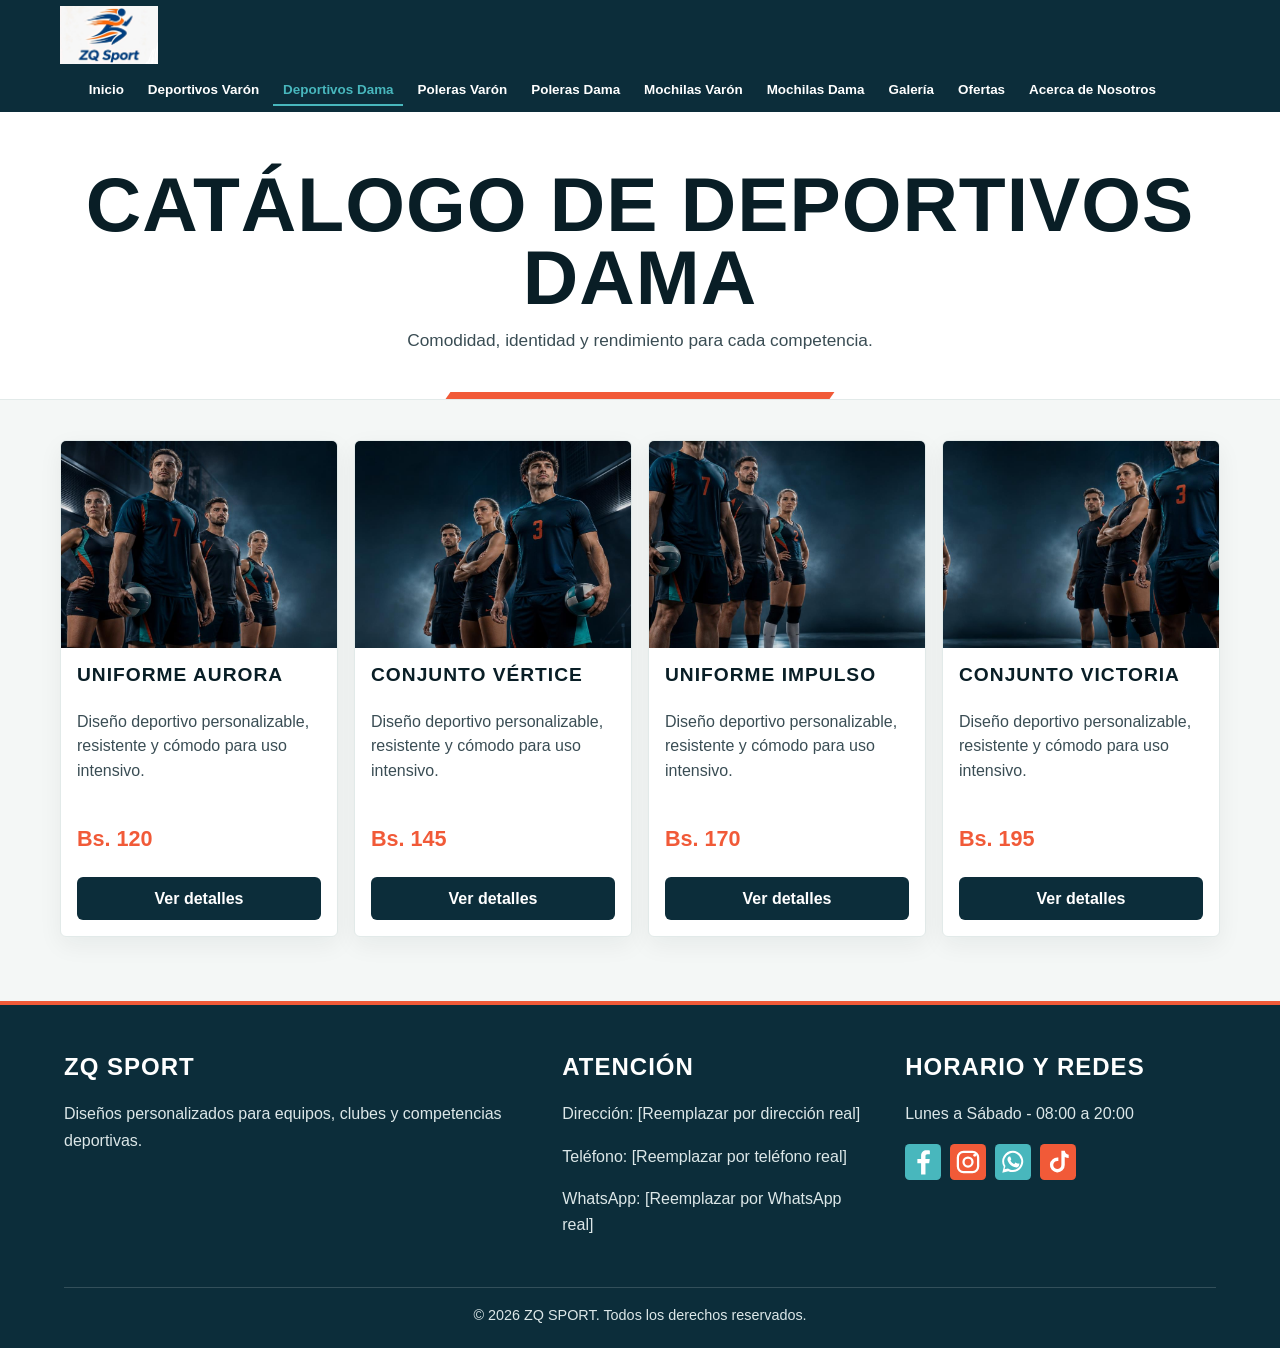
==== deportivos-dama.html @ 2417f1df "Add files via upload" ====
<!DOCTYPE html>
<html lang="es">
  <!-- CABECERA DEL DOCUMENTO: aqui van datos que el navegador lee antes de mostrar la pagina. -->
<head>
  <meta charset="UTF-8">
  <meta name="viewport" content="width=device-width, initial-scale=1.0">
  <meta name="description" content="Catalogo de Deportivos Dama de ZQ SPORT">
  <title>Deportivos Dama | ZQ SPORT</title>
    <!-- ESTILOS DE ESTA PAGINA: cambia aqui colores, tamanos y espacios. -->
    <style>
      /* Aqui se guardan los colores principales para cambiarlos facilmente. */
      :root {
        --primary: #F15A38;
        --secondary: #48B7BD;
        --brand-deep: #0C2D3A;
        --bg-main: #F4F7F6;
        --surface: #FFFFFF;
        --text-title: #091E26;
        --text-body: #3A4D54;
        --border: #E2EAE9;
        --white: #FFFFFF;
      }

      /* Evita que los espacios y bordes agranden los elementos. */
      /* Aplica una forma mas facil de calcular tamanos en todos los elementos. */
      * {
        box-sizing: border-box;
      }

      html {
        scroll-behavior: smooth;
      }

      /* Cambia el aspecto general de toda la pagina. */
      body {
        margin: 0;
        background: var(--bg-main);
        color: var(--text-body);
        font-family: "Segoe UI", Arial, sans-serif;
      }

      /* Evita que las imagenes se salgan de su caja. */
      img {
        display: block;
        max-width: 100%;
      }

      /* HEADER COMPACTO: junta logo y menu en la misma franja para evitar espacios vacios. */
      header {
        display: flex;
        align-items: center;
        flex-wrap: wrap;
        background: var(--brand-deep);
      }

      /* Esta franja oscura sostiene el logo en la esquina izquierda. */
      .topbar {
        display: flex;
        align-items: center;
        justify-content: flex-start;
        background: transparent;
        padding: .35rem 0 .35rem max(1rem, 4vw);
        flex: 0 0 auto;
      }

      .logo {
        width: clamp(86px, 9vw, 118px);
        height: auto;
        max-height: 58px;
        object-fit: contain;
      }

      /* Este menu grande se ve en computadora y tablet amplia. */
      .page-nav {
        display: flex;
        justify-content: center;
        align-items: center;
        flex: 1 1 auto;
        flex-wrap: wrap;
        gap: .3rem;
        background: transparent;
        padding: .35rem max(1rem, 4vw) .35rem 1rem;
      }

      .page-nav a {
        color: var(--white);
        padding: .45rem .6rem;
        border-bottom: 2px solid transparent;
        text-decoration: none;
        font-size: .84rem;
        font-weight: 700;
        transition: all .2s ease-in-out;
      }

      /* El enlace activo muestra en que pagina se encuentra el visitante. */
      .page-nav a:hover,
      .page-nav a:focus-visible,
      .page-nav a.active {
        color: var(--secondary);
        border-color: var(--secondary);
        outline: none;
      }

      /* Este menu aparece solo en celular y se abre tocando "Menu". */
      .mobile-menu {
        display: none;
        flex: 1 1 auto;
        background: transparent;
        padding: .35rem max(1rem, 4vw) .35rem 1rem;
      }

      /* Este boton es la hamburguesa del celular. */
      .mobile-menu summary {
        display: flex;
        align-items: center;
        justify-content: center;
        gap: .65rem;
        color: var(--white);
        background: var(--primary);
        border: 1px solid rgba(255, 255, 255, .18);
        border-radius: 6px;
        padding: .8rem 1rem;
        font-weight: 900;
        text-transform: uppercase;
        cursor: pointer;
        list-style: none;
      }

      /* Quita el triangulo automatico para que solo se vea la hamburguesa. */
      .mobile-menu summary::-webkit-details-marker {
        display: none;
      }

      /* Dibuja las tres rayas del boton sin usar imagenes ni iconos externos. */
      .hamburger-icon,
      .hamburger-icon::before,
      .hamburger-icon::after {
        display: block;
        width: 22px;
        height: 3px;
        background: var(--white);
        border-radius: 2px;
        content: "";
      }

      /* Mueve la raya superior hacia arriba. */
      .hamburger-icon::before {
        transform: translateY(-7px);
      }

      /* Mueve la raya inferior hacia abajo. */
      .hamburger-icon::after {
        transform: translateY(4px);
      }

      /* Ordena las opciones que se muestran al abrir el menu movil. */
      .mobile-links {
        display: grid;
        gap: .45rem;
        padding-top: .75rem;
      }

      /* Hace que cada opcion sea grande y facil de tocar con el dedo. */
      .mobile-links a {
        color: var(--white);
        background: rgba(12, 45, 58, .95);
        border: 1px solid rgba(255, 255, 255, .16);
        border-radius: 4px;
        padding: .75rem;
        text-align: center;
        text-decoration: none;
        font-weight: 800;
      }

      /* Marca la pagina actual y tambien da respuesta al pasar el cursor. */
      .mobile-links a.active,
      .mobile-links a:hover,
      .mobile-links a:focus-visible {
        color: var(--brand-deep);
        background: var(--secondary);
        outline: none;
      }


      /* Centra el titulo y el texto de presentacion. */
      .page-header {
        flex-basis: 100%;
        position: relative;
        overflow: hidden;
        background: var(--surface);
        border-bottom: 1px solid var(--border);
        padding: 3.5rem max(1.25rem, 6vw) 3rem;
        text-align: center;
      }

      .page-header::after {
        content: "";
        position: absolute;
        left: 35%;
        bottom: 0;
        width: 30%;
        height: 7px;
        background: var(--primary);
        transform: skewX(-35deg);
      }

      h1,
      h2,
      h3 {
        font-family: "Arial Narrow", "Impact", "Segoe UI", sans-serif;
        text-transform: uppercase;
        letter-spacing: 1px;
      }

      .page-header h1 {
        margin: 0;
        color: var(--text-title);
        font-size: clamp(2.4rem, 6vw, 5rem);
        line-height: .95;
      }

      .page-header p {
        margin: 1rem auto 0;
        max-width: 760px;
        font-size: 1.08rem;
      }

      /* Deja un espacio comodo alrededor del catalogo. */
      .catalog {
        max-width: 1200px;
        margin: auto;
        padding: 2.5rem 1.25rem 4rem;
      }

      /* Ordena los productos en cuatro columnas. */
      /* Rejilla de productos: aqui se decide cuantas columnas se ven. */
      .products-grid {
        display: grid;
        grid-template-columns: repeat(4, minmax(0, 1fr));
        gap: 1rem;
      }

      /* Cambia el aspecto de cada producto del catalogo. */
      /* Tarjeta de producto: agrupa imagen, nombre, precio y boton. */
      .product-card {
        display: flex;
        flex-direction: column;
        background: var(--surface);
        border: 1px solid var(--border);
        border-radius: 6px;
        overflow: hidden;
        box-shadow: 0 8px 25px rgba(9, 30, 38, .06);
        transition: transform .2s ease-in-out, box-shadow .2s ease-in-out;
      }

      .product-card:hover {
        transform: scale(1.02);
        box-shadow: 0 14px 32px rgba(9, 30, 38, .12);
      }

      .product-card > img {
        width: 100%;
        aspect-ratio: 4 / 3;
        object-fit: cover;
      }

      .card-body {
        display: flex;
        flex: 1;
        flex-direction: column;
        padding: 1rem;
      }

      .card-body h2 {
        margin: 0 0 .5rem;
        color: var(--text-title);
        font-size: 1.2rem;
      }

      .card-body p {
        line-height: 1.55;
      }

      .price {
        color: var(--primary);
        font-size: 1.35rem;
        font-weight: 900;
      }

      /* Este boton abre la vista grande del producto. */
      .btn-detail {
        display: block;
        margin-top: auto;
        background: var(--brand-deep);
        color: var(--white);
        padding: .8rem 1rem;
        border-radius: 6px;
        text-align: center;
        text-decoration: none;
        font-weight: 800;
        transition: all .2s ease-in-out;
      }

      .btn-detail:hover,
      .btn-detail:focus-visible {
        background: var(--secondary);
        outline: none;
      }

      /* La vista grande permanece oculta hasta que se toca Ver detalles. */
      .product-modal {
        display: none;
        position: fixed;
        inset: 0;
        z-index: 100;
        overflow-y: auto;
        padding: 1rem;
        background: rgba(9, 30, 38, .94);
      }

      /* La ruta con el nombre del detalle muestra la vista completa. */
      .product-modal:target {
        display: grid;
        place-items: center;
      }

      /* Caja grande del detalle del producto. */
      .modal-card {
        width: min(1100px, 100%);
        min-height: calc(100vh - 2rem);
        background: var(--surface);
        border: 2px solid var(--secondary);
        border-radius: 6px;
        padding: clamp(1rem, 3vw, 2.25rem);
      }

      /* Este enlace cierra el producto y regresa a su tarjeta. */
      .modal-close {
        display: block;
        width: max-content;
        margin-left: auto;
        color: var(--brand-deep);
        text-decoration: none;
        font-weight: 900;
      }

      .modal-content {
        display: grid;
        grid-template-columns: 1.15fr 1fr;
        align-items: center;
        gap: clamp(1.25rem, 4vw, 3rem);
        margin-top: 1rem;
      }

      .modal-content img {
        width: 100%;
        max-height: 62vh;
        object-fit: cover;
        border-radius: 6px;
      }

      .modal-info h2 {
        margin-top: 0;
        color: var(--text-title);
        font-size: clamp(2rem, 4vw, 3.6rem);
      }

      .modal-info p {
        line-height: 1.65;
      }

      /* Da color al boton de reserva por WhatsApp. */
      .btn-whatsapp {
        display: inline-block;
        margin-top: .75rem;
        background: var(--primary);
        color: var(--white);
        padding: .9rem 1.1rem;
        border-radius: 6px;
        text-decoration: none;
        font-weight: 800;
        transition: all .2s ease-in-out;
      }

      .btn-whatsapp:hover,
      .btn-whatsapp:focus-visible {
        background: var(--secondary);
        transform: scale(1.02);
        outline: none;
      }

      /* Acomoda los botones anterior y siguiente debajo del detalle. */
      .modal-navigation {
        display: flex;
        justify-content: space-between;
        gap: 1rem;
        margin-top: 1.5rem;
        padding-top: 1rem;
        border-top: 1px solid var(--border);
      }

      .modal-navigation a {
        display: grid;
        place-items: center;
        width: 52px;
        height: 46px;
        background: var(--brand-deep);
        color: var(--white);
        border-radius: 6px;
        text-decoration: none;
        font-size: 1.6rem;
        font-weight: 900;
        transition: background .2s ease-in-out;
      }

      .modal-navigation a:hover,
      .modal-navigation a:focus-visible {
        background: var(--secondary);
        outline: none;
      }

      /* Cambia el pie que aparece al final de la pagina. */
      .site-footer {
        background: var(--brand-deep);
        color: var(--white);
        padding: 3rem max(1.25rem, 5vw) 1.25rem;
        border-top: 4px solid var(--primary);
      }

      /* Ordena el footer en columnas cuando hay espacio suficiente. */
      .footer-grid {
        display: grid;
        grid-template-columns: 1.5fr 1fr 1fr;
        gap: 2rem;
        max-width: 1200px;
        margin: auto;
      }

      .site-footer h2 {
        margin-top: 0;
      }

      .site-footer p {
        color: #DCE7E8;
        line-height: 1.65;
      }

      .social {
        display: flex;
        gap: .55rem;
      }

      .social img {
        width: 36px;
        height: 36px;
      }

      .copy {
        max-width: 1200px;
        margin: 2rem auto 0;
        padding-top: 1rem;
        border-top: 1px solid rgba(255, 255, 255, .16);
        text-align: center;
        font-size: .9rem;
      }

      /* En tablet se muestran dos productos por fila. */
      @media (max-width: 1000px) {
        .products-grid {
          grid-template-columns: repeat(2, 1fr);
        }
      }

      /* En celular todo se acomoda en una sola columna. */
      @media (max-width: 700px) {
        /* En celular se oculta el menu largo para usar el boton hamburguesa. */
        .page-nav {
          display: none;
        }

        /* En celular se muestra el menu hamburguesa. */
        .mobile-menu {
          display: block;
        }

        .products-grid,
        .footer-grid,
        .modal-content {
          grid-template-columns: 1fr;
        }

        .modal-card {
          min-height: calc(100vh - 1rem);
        }

        .modal-content img {
          max-height: 36vh;
        }
      }

      /* Quita movimientos si el visitante los desactiva en su equipo. */
      @media (prefers-reduced-motion: reduce) {
        html {
          scroll-behavior: auto;
        }

        *,
        *::before,
        *::after {
          transition: none !important;
        }
      }
    </style></head>
<!-- CUERPO DE LA PAGINA: desde aqui empieza lo que el visitante ve en pantalla. -->
<body>
  <!-- ENCABEZADO GENERAL: muestra el logo, menu y titulo. -->
  <header>
    <div class="topbar">
      <a href="index.html"><img class="logo" src="assets/img/logo-tienda.png" alt="ZQ SPORT"></a>
    </div>
    <!-- MENU PRINCIPAL: active marca la pagina abierta. -->
    <nav class="page-nav" aria-label="Navegacion principal">
      <a href="index.html">Inicio</a>
      <a href="deportivos-varon.html">Deportivos Var&oacute;n</a>
      <a class="active" aria-current="page" href="deportivos-dama.html">Deportivos Dama</a>
      <a href="poleras-varon.html">Poleras Var&oacute;n</a>
      <a href="poleras-dama.html">Poleras Dama</a>
      <a href="mochilas-varon.html">Mochilas Var&oacute;n</a>
      <a href="mochilas-dama.html">Mochilas Dama</a>
      <a href="galeria.html">Galer&iacute;a</a>
      <a href="ofertas.html">Ofertas</a>
      <a href="nosotros.html">Acerca de Nosotros</a>
    </nav>
      <!-- MENU HAMBURGUESA: en celular se toca este boton para abrir las opciones. -->
      <details class="mobile-menu">
        <summary>
          <span class="hamburger-icon" aria-hidden="true"></span>
          Menu
        </summary>
        <!-- Estas son las mismas rutas del menu grande, preparadas para pantalla pequena. -->
        <div class="mobile-links">
        <a href="index.html">Inicio</a>
        <a href="deportivos-varon.html">Deportivos Var&oacute;n</a>
        <a class="active" aria-current="page" href="deportivos-dama.html">Deportivos Dama</a>
        <a href="poleras-varon.html">Poleras Var&oacute;n</a>
        <a href="poleras-dama.html">Poleras Dama</a>
        <a href="mochilas-varon.html">Mochilas Var&oacute;n</a>
        <a href="mochilas-dama.html">Mochilas Dama</a>
        <a href="galeria.html">Galer&iacute;a</a>
        <a href="ofertas.html">Ofertas</a>
        <a href="nosotros.html">Acerca de Nosotros</a>
        </div>
      </details>

    <div class="page-header">
      <h1>Cat&aacute;logo de Deportivos Dama</h1>
      <p>Comodidad, identidad y rendimiento para cada competencia.</p>
    </div>
  </header>

  <!-- CATALOGO DE PRODUCTOS: aqui se muestran las cuatro opciones. -->
  <!-- ZONA DEL CATALOGO: aqui se muestran las tarjetas de productos. -->
  <main class="catalog">
    <!-- LISTA DE PRODUCTOS: cada articulo es una tarjeta independiente. -->
    <section class="products-grid" aria-label="Productos de Deportivos Dama">
        <!-- CARD DE PRODUCTO 1: cambia la imagen, nombre, texto o precio. -->
        <!-- PRODUCTO 1: cambia aqui datos, precio o imagen si lo necesitas. -->
        <article id="producto-1" class="product-card">
          <!-- REEMPLAZAR POR LA IMAGEN REAL DE ESTE PRODUCTO. -->
          <img src="assets/img/producto-placeholder-1.jpg" alt="Uniforme Aurora">
          <div class="card-body">
            <h2>Uniforme Aurora</h2>
            <p>Dise&ntilde;o deportivo personalizable, resistente y c&oacute;modo para uso intensivo.</p>
            <p class="price">Bs. 120</p>
            <!-- Este enlace abre el producto ocupando toda la pantalla. -->
            <a class="btn-detail" href="#detalle-1">Ver detalles</a>
          </div>
        </article>        <!-- CARD DE PRODUCTO 2: cambia la imagen, nombre, texto o precio. -->
        <!-- PRODUCTO 2: usa la misma estructura para mantener orden visual. -->
        <article id="producto-2" class="product-card">
          <!-- REEMPLAZAR POR LA IMAGEN REAL DE ESTE PRODUCTO. -->
          <img src="assets/img/producto-placeholder-2.jpg" alt="Conjunto V&eacute;rtice">
          <div class="card-body">
            <h2>Conjunto V&eacute;rtice</h2>
            <p>Dise&ntilde;o deportivo personalizable, resistente y c&oacute;modo para uso intensivo.</p>
            <p class="price">Bs. 145</p>
            <!-- Este enlace abre el producto ocupando toda la pantalla. -->
            <a class="btn-detail" href="#detalle-2">Ver detalles</a>
          </div>
        </article>        <!-- CARD DE PRODUCTO 3: cambia la imagen, nombre, texto o precio. -->
        <!-- PRODUCTO 3: modifica solo el contenido, no la estructura. -->
        <article id="producto-3" class="product-card">
          <!-- REEMPLAZAR POR LA IMAGEN REAL DE ESTE PRODUCTO. -->
          <img src="assets/img/producto-placeholder-3.jpg" alt="Uniforme Impulso">
          <div class="card-body">
            <h2>Uniforme Impulso</h2>
            <p>Dise&ntilde;o deportivo personalizable, resistente y c&oacute;modo para uso intensivo.</p>
            <p class="price">Bs. 170</p>
            <!-- Este enlace abre el producto ocupando toda la pantalla. -->
            <a class="btn-detail" href="#detalle-3">Ver detalles</a>
          </div>
        </article>        <!-- CARD DE PRODUCTO 4: cambia la imagen, nombre, texto o precio. -->
        <!-- PRODUCTO 4: ultima tarjeta de esta categoria. -->
        <article id="producto-4" class="product-card">
          <!-- REEMPLAZAR POR LA IMAGEN REAL DE ESTE PRODUCTO. -->
          <img src="assets/img/producto-placeholder-4.jpg" alt="Conjunto Victoria">
          <div class="card-body">
            <h2>Conjunto Victoria</h2>
            <p>Dise&ntilde;o deportivo personalizable, resistente y c&oacute;modo para uso intensivo.</p>
            <p class="price">Bs. 195</p>
            <!-- Este enlace abre el producto ocupando toda la pantalla. -->
            <a class="btn-detail" href="#detalle-4">Ver detalles</a>
          </div>
        </article>    </section>

    <!-- VISTAS GRANDES: se abren sin JavaScript usando las rutas con numeral. -->
      <!-- DETALLE 1: aparece al abrir la ruta detalle-1. -->
      <section id="detalle-1" class="product-modal" aria-labelledby="titulo-detalle-1">
        <article class="modal-card">
          <!-- Este enlace cierra la vista y regresa a la tarjeta original. -->
          <a class="modal-close" href="#producto-1" aria-label="Cerrar detalle">&times; Cerrar</a>
          <div class="modal-content">
            <!-- REEMPLAZAR POR LA IMAGEN REAL EN TAMANO GRANDE. -->
            <img src="assets/img/producto-placeholder-1.jpg" alt="Uniforme Aurora en vista grande">
            <div class="modal-info">
              <h2 id="titulo-detalle-1">Uniforme Aurora</h2>
              <p>Confecci&oacute;n deportiva c&oacute;moda, costuras reforzadas y personalizaci&oacute;n de nombre, n&uacute;mero y colores.</p>
              <p><strong>Tallas:</strong> S, M, L y XL</p>
              <p><strong>Colores:</strong> coral, azul, negro y blanco</p>
              <p class="price">Bs. 120</p>
              <!-- REEMPLAZAR 591XXXXXXXX POR EL NUMERO REAL. -->
              <a class="btn-whatsapp" href="https://wa.me/591XXXXXXXX?text=Hola%2C%20quiero%20reservar%20el%20producto%3A%20Uniforme%20Aurora.%20Talla%3A%20__.%20Color%3A%20__.%20Cantidad%3A%20__.">Comprar / Reservar por WhatsApp</a>
            </div>
          </div>
          <!-- Las flechas recorren los productos y vuelven al primero al terminar. -->
          <nav class="modal-navigation" aria-label="Cambiar de producto">
            <a href="#detalle-4" aria-label="Producto anterior">&lt;</a>
            <a href="#detalle-2" aria-label="Producto siguiente">&gt;</a>
          </nav>
        </article>
      </section>      <!-- DETALLE 2: aparece al abrir la ruta detalle-2. -->
      <section id="detalle-2" class="product-modal" aria-labelledby="titulo-detalle-2">
        <article class="modal-card">
          <!-- Este enlace cierra la vista y regresa a la tarjeta original. -->
          <a class="modal-close" href="#producto-2" aria-label="Cerrar detalle">&times; Cerrar</a>
          <div class="modal-content">
            <!-- REEMPLAZAR POR LA IMAGEN REAL EN TAMANO GRANDE. -->
            <img src="assets/img/producto-placeholder-2.jpg" alt="Conjunto V&eacute;rtice en vista grande">
            <div class="modal-info">
              <h2 id="titulo-detalle-2">Conjunto V&eacute;rtice</h2>
              <p>Confecci&oacute;n deportiva c&oacute;moda, costuras reforzadas y personalizaci&oacute;n de nombre, n&uacute;mero y colores.</p>
              <p><strong>Tallas:</strong> S, M, L y XL</p>
              <p><strong>Colores:</strong> coral, azul, negro y blanco</p>
              <p class="price">Bs. 145</p>
              <!-- REEMPLAZAR 591XXXXXXXX POR EL NUMERO REAL. -->
              <a class="btn-whatsapp" href="https://wa.me/591XXXXXXXX?text=Hola%2C%20quiero%20reservar%20el%20producto%3A%20Conjunto%20V%C3%A9rtice.%20Talla%3A%20__.%20Color%3A%20__.%20Cantidad%3A%20__.">Comprar / Reservar por WhatsApp</a>
            </div>
          </div>
          <!-- Las flechas recorren los productos y vuelven al primero al terminar. -->
          <nav class="modal-navigation" aria-label="Cambiar de producto">
            <a href="#detalle-1" aria-label="Producto anterior">&lt;</a>
            <a href="#detalle-3" aria-label="Producto siguiente">&gt;</a>
          </nav>
        </article>
      </section>      <!-- DETALLE 3: aparece al abrir la ruta detalle-3. -->
      <section id="detalle-3" class="product-modal" aria-labelledby="titulo-detalle-3">
        <article class="modal-card">
          <!-- Este enlace cierra la vista y regresa a la tarjeta original. -->
          <a class="modal-close" href="#producto-3" aria-label="Cerrar detalle">&times; Cerrar</a>
          <div class="modal-content">
            <!-- REEMPLAZAR POR LA IMAGEN REAL EN TAMANO GRANDE. -->
            <img src="assets/img/producto-placeholder-3.jpg" alt="Uniforme Impulso en vista grande">
            <div class="modal-info">
              <h2 id="titulo-detalle-3">Uniforme Impulso</h2>
              <p>Confecci&oacute;n deportiva c&oacute;moda, costuras reforzadas y personalizaci&oacute;n de nombre, n&uacute;mero y colores.</p>
              <p><strong>Tallas:</strong> S, M, L y XL</p>
              <p><strong>Colores:</strong> coral, azul, negro y blanco</p>
              <p class="price">Bs. 170</p>
              <!-- REEMPLAZAR 591XXXXXXXX POR EL NUMERO REAL. -->
              <a class="btn-whatsapp" href="https://wa.me/591XXXXXXXX?text=Hola%2C%20quiero%20reservar%20el%20producto%3A%20Uniforme%20Impulso.%20Talla%3A%20__.%20Color%3A%20__.%20Cantidad%3A%20__.">Comprar / Reservar por WhatsApp</a>
            </div>
          </div>
          <!-- Las flechas recorren los productos y vuelven al primero al terminar. -->
          <nav class="modal-navigation" aria-label="Cambiar de producto">
            <a href="#detalle-2" aria-label="Producto anterior">&lt;</a>
            <a href="#detalle-4" aria-label="Producto siguiente">&gt;</a>
          </nav>
        </article>
      </section>      <!-- DETALLE 4: aparece al abrir la ruta detalle-4. -->
      <section id="detalle-4" class="product-modal" aria-labelledby="titulo-detalle-4">
        <article class="modal-card">
          <!-- Este enlace cierra la vista y regresa a la tarjeta original. -->
          <a class="modal-close" href="#producto-4" aria-label="Cerrar detalle">&times; Cerrar</a>
          <div class="modal-content">
            <!-- REEMPLAZAR POR LA IMAGEN REAL EN TAMANO GRANDE. -->
            <img src="assets/img/producto-placeholder-4.jpg" alt="Conjunto Victoria en vista grande">
            <div class="modal-info">
              <h2 id="titulo-detalle-4">Conjunto Victoria</h2>
              <p>Confecci&oacute;n deportiva c&oacute;moda, costuras reforzadas y personalizaci&oacute;n de nombre, n&uacute;mero y colores.</p>
              <p><strong>Tallas:</strong> S, M, L y XL</p>
              <p><strong>Colores:</strong> coral, azul, negro y blanco</p>
              <p class="price">Bs. 195</p>
              <!-- REEMPLAZAR 591XXXXXXXX POR EL NUMERO REAL. -->
              <a class="btn-whatsapp" href="https://wa.me/591XXXXXXXX?text=Hola%2C%20quiero%20reservar%20el%20producto%3A%20Conjunto%20Victoria.%20Talla%3A%20__.%20Color%3A%20__.%20Cantidad%3A%20__.">Comprar / Reservar por WhatsApp</a>
            </div>
          </div>
          <!-- Las flechas recorren los productos y vuelven al primero al terminar. -->
          <nav class="modal-navigation" aria-label="Cambiar de producto">
            <a href="#detalle-3" aria-label="Producto anterior">&lt;</a>
            <a href="#detalle-1" aria-label="Producto siguiente">&gt;</a>
          </nav>
        </article>
      </section>  </main>

    <!-- FOOTER GENERAL: repite la informacion basica al final. -->
    <!-- PIE DE PAGINA: muestra datos de la tienda, redes y derechos reservados. -->
    <footer    <footer class="site-footer">
      <div class="footer-grid">
        <section>
          <h2>ZQ SPORT</h2>
          <p>Dise&ntilde;os personalizados para equipos, clubes y competencias deportivas.</p>
        </section>
        <section>
          <h2>Atenci&oacute;n</h2>
          <!-- REEMPLAZAR POR DATOS REALES DE LA TIENDA. -->
          <p>Direcci&oacute;n: [Reemplazar por direcci&oacute;n real]</p>
          <p>Tel&eacute;fono: [Reemplazar por tel&eacute;fono real]</p>
          <p>WhatsApp: [Reemplazar por WhatsApp real]</p>
        </section>
        <section>
          <h2>Horario y redes</h2>
          <p>Lunes a S&aacute;bado - 08:00 a 20:00</p>
          <div class="social">
            <a href="#" aria-label="Facebook"><img src="assets/icons/facebook.svg" alt=""></a>
            <a href="#" aria-label="Instagram"><img src="assets/icons/instagram.svg" alt=""></a>
            <a href="#" aria-label="WhatsApp"><img src="assets/icons/whatsapp.svg" alt=""></a>
            <a href="#" aria-label="TikTok"><img src="assets/icons/tiktok.svg" alt=""></a>
          </div>
        </section>
      </div>
      <p class="copy">&copy; 2026 ZQ SPORT. Todos los derechos reservados.</p>
    </footer></body>
</html>
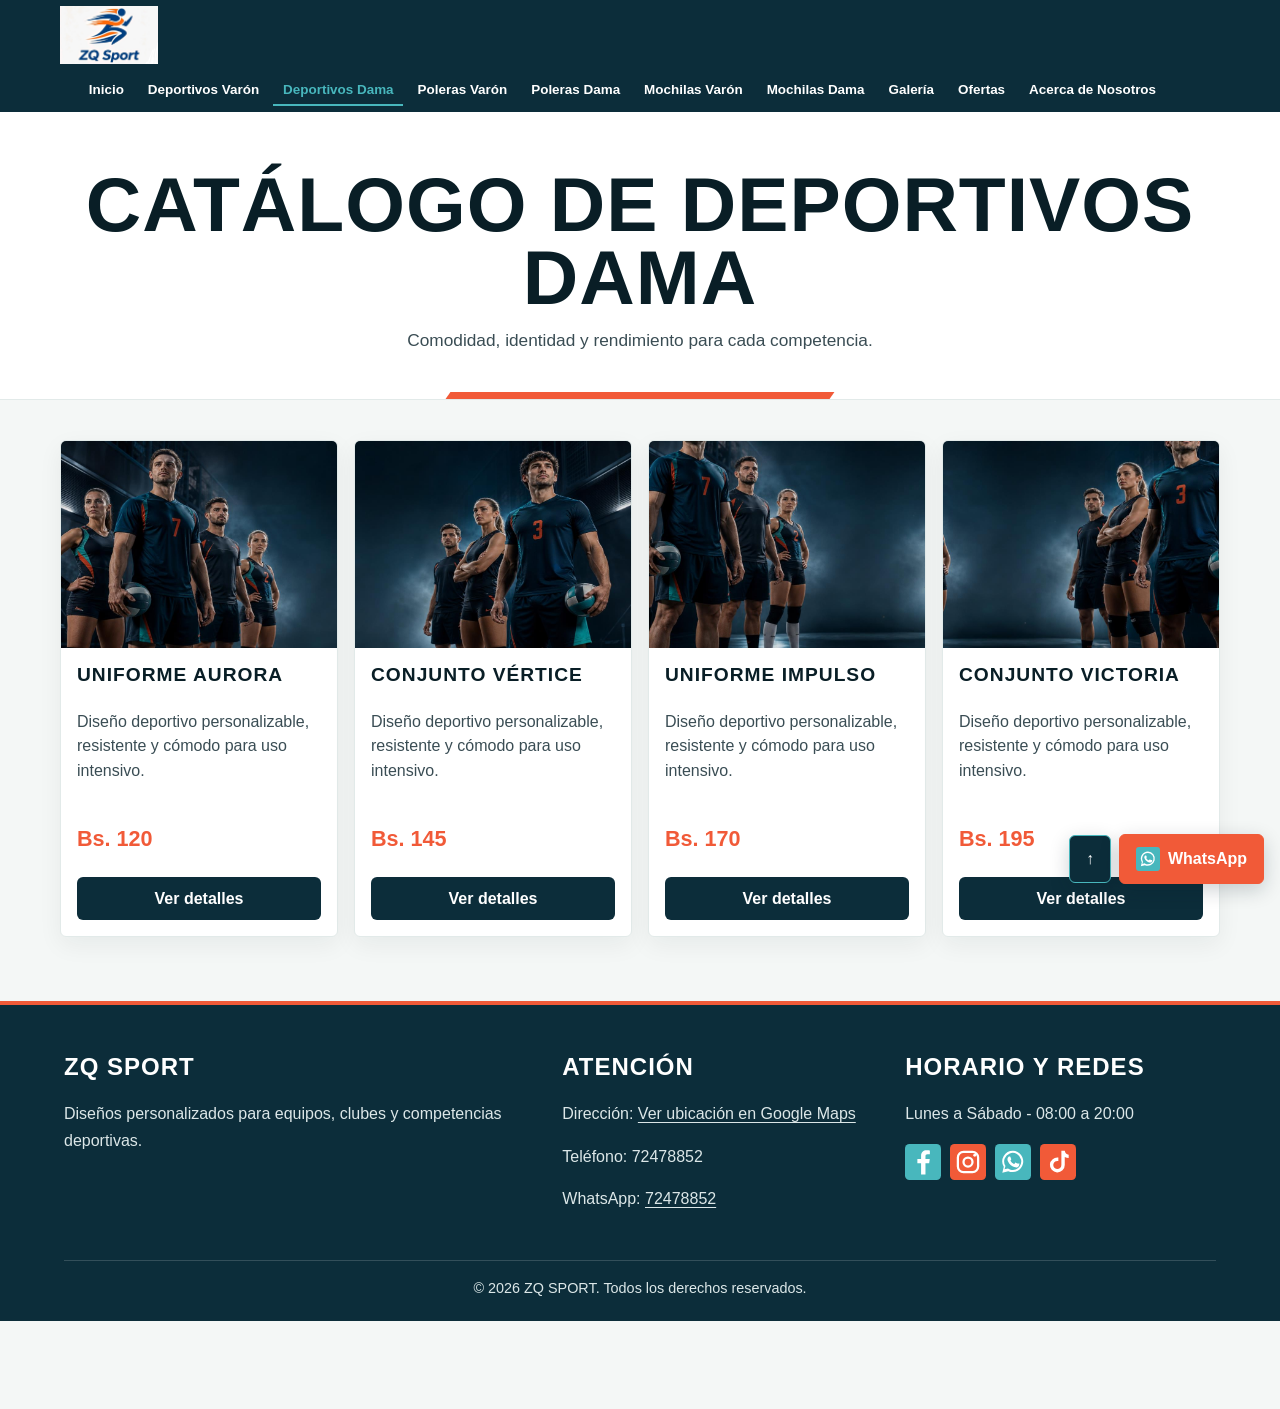
==== commit 6daecb44: "Add files via upload" ====
--- a/deportivos-dama.html
+++ b/deportivos-dama.html
@@ -27,12 +27,10 @@
         box-sizing: border-box;
       }
 
-      html {
-        scroll-behavior: smooth;
-      }
-
       /* Cambia el aspecto general de toda la pagina. */
       body {
+        /* Deja espacio para que los botones flotantes no tapen el final de la pagina. */
+        padding-bottom: 5.5rem;
         margin: 0;
         background: var(--bg-main);
         color: var(--text-body);
@@ -98,7 +96,6 @@
       .page-nav a.active {
         color: var(--secondary);
         border-color: var(--secondary);
-        outline: none;
       }
 
       /* Este menu aparece solo en celular y se abre tocando "Menu". */
@@ -143,6 +140,13 @@
         content: "";
       }
 
+      /* Suaviza el cambio de las rayas cuando abres o cierras el menu. */
+      .hamburger-icon,
+      .hamburger-icon::before,
+      .hamburger-icon::after {
+        transition: transform .2s ease-in-out, background-color .2s ease-in-out;
+      }
+
       /* Mueve la raya superior hacia arriba. */
       .hamburger-icon::before {
         transform: translateY(-7px);
@@ -178,9 +182,7 @@
       .mobile-links a:focus-visible {
         color: var(--brand-deep);
         background: var(--secondary);
-        outline: none;
-      }
-
+      }
 
       /* Centra el titulo y el texto de presentacion. */
       .page-header {
@@ -250,13 +252,9 @@
         border-radius: 6px;
         overflow: hidden;
         box-shadow: 0 8px 25px rgba(9, 30, 38, .06);
-        transition: transform .2s ease-in-out, box-shadow .2s ease-in-out;
-      }
-
-      .product-card:hover {
-        transform: scale(1.02);
-        box-shadow: 0 14px 32px rgba(9, 30, 38, .12);
-      }
+        transition: transform .2s ease-in-out, box-shadow .2s ease-in-out, border-color .2s ease-in-out;
+      }
+
 
       .product-card > img {
         width: 100%;
@@ -304,7 +302,6 @@
       .btn-detail:hover,
       .btn-detail:focus-visible {
         background: var(--secondary);
-        outline: none;
       }
 
       /* La vista grande permanece oculta hasta que se toca Ver detalles. */
@@ -321,11 +318,13 @@
       /* La ruta con el nombre del detalle muestra la vista completa. */
       .product-modal:target {
         display: grid;
-        place-items: center;
+        justify-items: center;
+        align-items: start;
       }
 
       /* Caja grande del detalle del producto. */
       .modal-card {
+        min-width: 0;
         width: min(1100px, 100%);
         min-height: calc(100vh - 2rem);
         background: var(--surface);
@@ -336,6 +335,8 @@
 
       /* Este enlace cierra el producto y regresa a su tarjeta. */
       .modal-close {
+        padding: .75rem;
+        border-radius: 6px;
         display: block;
         width: max-content;
         margin-left: auto;
@@ -355,7 +356,7 @@
       .modal-content img {
         width: 100%;
         max-height: 62vh;
-        object-fit: cover;
+        object-fit: contain;
         border-radius: 6px;
       }
 
@@ -386,7 +387,6 @@
       .btn-whatsapp:focus-visible {
         background: var(--secondary);
         transform: scale(1.02);
-        outline: none;
       }
 
       /* Acomoda los botones anterior y siguiente debajo del detalle. */
@@ -416,7 +416,6 @@
       .modal-navigation a:hover,
       .modal-navigation a:focus-visible {
         background: var(--secondary);
-        outline: none;
       }
 
       /* Cambia el pie que aparece al final de la pagina. */
@@ -510,9 +509,200 @@
           transition: none !important;
         }
       }
-    </style></head>
+
+      /* MOVIMIENTO SUAVE: cambia la distancia en translateY si quieres mas o menos movimiento. */
+      @keyframes entrada-suave {
+        from {
+          opacity: 0;
+          transform: translateY(14px);
+        }
+        to {
+          opacity: 1;
+          transform: translateY(0);
+        }
+      }
+
+      /* Al entrar a la pagina, el titulo aparece suavemente una sola vez. */
+      .page-header h1 {
+        animation: entrada-suave .45s ease-out both;
+      }
+
+      /* Los enlaces que apuntan a una seccion se desplazan suavemente. */
+      html {
+        scroll-behavior: smooth;
+      }
+
+      /* Muestra claramente donde estas al recorrer la pagina con la tecla Tab. */
+      a:focus-visible,
+      summary:focus-visible {
+        outline: 3px solid var(--secondary);
+        outline-offset: 4px;
+      }
+
+      /* Da respuesta inmediata al pasar por las opciones del menu. */
+      .mobile-links a,
+      .mobile-menu > summary,
+      .page-nav a,
+      .social a {
+        transition: background-color .2s ease-in-out, color .2s ease-in-out, transform .2s ease-in-out;
+      }
+
+      /* La cruz indica que puedes tocar de nuevo para cerrar el menu. */
+      .mobile-menu[open] > summary .hamburger-icon {
+        background: transparent;
+      }
+
+      .mobile-menu[open] > summary .hamburger-icon::before {
+        transform: rotate(45deg);
+      }
+
+      .mobile-menu[open] > summary .hamburger-icon::after {
+        transform: translateY(-3px) rotate(-45deg);
+      }
+
+      /* Las opciones aparecen suavemente al abrir el menu. */
+      .mobile-menu[open] .mobile-links {
+        animation: entrada-suave .2s ease-out;
+      }
+
+      /* Resalta la tarjeta al pasar el cursor o al seleccionar su boton con Tab. */
+      .product-card:hover,
+      .product-card:focus-within {
+        border-color: var(--secondary);
+        transform: translateY(-4px) scale(1.02);
+        box-shadow: 0 14px 32px rgba(9, 30, 38, .12);
+      }
+
+      /* Al abrir el detalle, la tarjeta grande entra sin un salto brusco. */
+      .product-modal:target .modal-card {
+        animation: entrada-suave .25s ease-out;
+      }
+
+      /* Evita mover la pagina de fondo mientras estas viendo un producto. */
+      body:has(.product-modal:target) {
+        overflow: hidden;
+      }
+
+      /* Mantiene el fondo fuera del recorrido con Tab mientras el detalle esta abierto. */
+      body:has(.product-modal:target) > header,
+      body:has(.product-modal:target) .catalog,
+      body:has(.product-modal:target) > footer,
+      body:has(.product-modal:target) > .quick-actions {
+        visibility: hidden;
+      }
+
+      .modal-close:hover,
+      .modal-navigation a:focus-visible {
+        background: var(--secondary);
+      }
+
+      /* Estos dos botones siguen visibles al bajar por la pagina. */
+      .quick-actions {
+        position: fixed;
+        right: max(1rem, env(safe-area-inset-right));
+        bottom: max(1rem, env(safe-area-inset-bottom));
+        z-index: 30;
+        display: flex;
+        align-items: center;
+        gap: .5rem;
+      }
+
+      .quick-actions a {
+        display: inline-flex;
+        align-items: center;
+        justify-content: center;
+        gap: .5rem;
+        min-height: 48px;
+        padding: .75rem 1rem;
+        color: var(--white);
+        background: var(--brand-deep);
+        border: 1px solid var(--secondary);
+        border-radius: 6px;
+        text-decoration: none;
+        font-weight: 800;
+        box-shadow: 0 6px 20px rgba(9, 30, 38, .2);
+        transition: transform .2s ease-in-out, background-color .2s ease-in-out;
+      }
+
+      /* El boton de WhatsApp conserva el naranja principal de la tienda. */
+      .quick-actions .quick-whatsapp {
+        background: var(--primary);
+        border-color: var(--primary);
+      }
+
+      .quick-actions img {
+        width: 24px;
+        height: 24px;
+      }
+
+      .quick-actions a:hover {
+        background: var(--secondary);
+        transform: translateY(-3px);
+      }
+
+      /* Los botones responden con un pequeno movimiento al tocarlos. */
+      .btn-detail:active,
+      .btn-whatsapp:active,
+      .quick-actions a:active {
+        transform: scale(.98);
+      }
+
+      /* Las redes y los datos del pie se pueden seleccionar sin perder su color. */
+      footer a {
+        color: inherit;
+        text-underline-offset: 3px;
+      }
+
+      footer a:hover {
+        color: var(--secondary);
+      }
+
+      /* Evita que un titulo largo o una tarjeta empujen la pantalla del celular. */
+      .page-header,
+      .card-body,
+      .modal-info {
+        min-width: 0;
+        overflow-wrap: anywhere;
+      }
+
+      /* Acomoda el menu en una fila completa cuando se abre en celular. */
+      @media (max-width: 700px) {
+        .mobile-menu {
+          flex: 1 1 calc(100% - 120px);
+          min-width: 0;
+        }
+
+        .mobile-menu[open] {
+          flex-basis: 100%;
+        }
+
+        .page-header h1 {
+          font-size: clamp(2rem, 9vw, 3.5rem);
+        }
+      }
+
+      /* Si el visitante prefiere menos movimiento, la pagina respeta su eleccion. */
+      @media (prefers-reduced-motion: reduce) {
+        html {
+          scroll-behavior: auto;
+        }
+
+        *,
+        *::before,
+        *::after {
+          animation: none !important;
+          transition: none !important;
+        }
+
+        .product-card:hover,
+        .product-card:focus-within {
+          transform: none;
+        }
+      }
+    </style>
+  </head>
 <!-- CUERPO DE LA PAGINA: desde aqui empieza lo que el visitante ve en pantalla. -->
-<body>
+<body id="inicio">
   <!-- ENCABEZADO GENERAL: muestra el logo, menu y titulo. -->
   <header>
     <div class="topbar">
@@ -611,7 +801,8 @@
             <!-- Este enlace abre el producto ocupando toda la pantalla. -->
             <a class="btn-detail" href="#detalle-4">Ver detalles</a>
           </div>
-        </article>    </section>
+        </article>
+    </section>
 
     <!-- VISTAS GRANDES: se abren sin JavaScript usando las rutas con numeral. -->
       <!-- DETALLE 1: aparece al abrir la ruta detalle-1. -->
@@ -628,8 +819,8 @@
               <p><strong>Tallas:</strong> S, M, L y XL</p>
               <p><strong>Colores:</strong> coral, azul, negro y blanco</p>
               <p class="price">Bs. 120</p>
-              <!-- REEMPLAZAR 591XXXXXXXX POR EL NUMERO REAL. -->
-              <a class="btn-whatsapp" href="https://wa.me/591XXXXXXXX?text=Hola%2C%20quiero%20reservar%20el%20producto%3A%20Uniforme%20Aurora.%20Talla%3A%20__.%20Color%3A%20__.%20Cantidad%3A%20__.">Comprar / Reservar por WhatsApp</a>
+              <!-- El numero lleva 591 por Bolivia. Cambia solo los digitos si cambia el WhatsApp. -->
+              <a class="btn-whatsapp" href="https://wa.me/59172478852?text=Hola%2C%20quiero%20reservar%20el%20producto%3A%20Uniforme%20Aurora.%20Talla%3A%20__.%20Color%3A%20__.%20Cantidad%3A%20__.">Comprar / Reservar por WhatsApp</a>
             </div>
           </div>
           <!-- Las flechas recorren los productos y vuelven al primero al terminar. -->
@@ -638,7 +829,9 @@
             <a href="#detalle-2" aria-label="Producto siguiente">&gt;</a>
           </nav>
         </article>
-      </section>      <!-- DETALLE 2: aparece al abrir la ruta detalle-2. -->
+    </section>
+
+      <!-- DETALLE 2: aparece al abrir la ruta detalle-2. -->
       <section id="detalle-2" class="product-modal" aria-labelledby="titulo-detalle-2">
         <article class="modal-card">
           <!-- Este enlace cierra la vista y regresa a la tarjeta original. -->
@@ -652,8 +845,8 @@
               <p><strong>Tallas:</strong> S, M, L y XL</p>
               <p><strong>Colores:</strong> coral, azul, negro y blanco</p>
               <p class="price">Bs. 145</p>
-              <!-- REEMPLAZAR 591XXXXXXXX POR EL NUMERO REAL. -->
-              <a class="btn-whatsapp" href="https://wa.me/591XXXXXXXX?text=Hola%2C%20quiero%20reservar%20el%20producto%3A%20Conjunto%20V%C3%A9rtice.%20Talla%3A%20__.%20Color%3A%20__.%20Cantidad%3A%20__.">Comprar / Reservar por WhatsApp</a>
+              <!-- El numero lleva 591 por Bolivia. Cambia solo los digitos si cambia el WhatsApp. -->
+              <a class="btn-whatsapp" href="https://wa.me/59172478852?text=Hola%2C%20quiero%20reservar%20el%20producto%3A%20Conjunto%20V%C3%A9rtice.%20Talla%3A%20__.%20Color%3A%20__.%20Cantidad%3A%20__.">Comprar / Reservar por WhatsApp</a>
             </div>
           </div>
           <!-- Las flechas recorren los productos y vuelven al primero al terminar. -->
@@ -662,7 +855,9 @@
             <a href="#detalle-3" aria-label="Producto siguiente">&gt;</a>
           </nav>
         </article>
-      </section>      <!-- DETALLE 3: aparece al abrir la ruta detalle-3. -->
+    </section>
+
+      <!-- DETALLE 3: aparece al abrir la ruta detalle-3. -->
       <section id="detalle-3" class="product-modal" aria-labelledby="titulo-detalle-3">
         <article class="modal-card">
           <!-- Este enlace cierra la vista y regresa a la tarjeta original. -->
@@ -676,8 +871,8 @@
               <p><strong>Tallas:</strong> S, M, L y XL</p>
               <p><strong>Colores:</strong> coral, azul, negro y blanco</p>
               <p class="price">Bs. 170</p>
-              <!-- REEMPLAZAR 591XXXXXXXX POR EL NUMERO REAL. -->
-              <a class="btn-whatsapp" href="https://wa.me/591XXXXXXXX?text=Hola%2C%20quiero%20reservar%20el%20producto%3A%20Uniforme%20Impulso.%20Talla%3A%20__.%20Color%3A%20__.%20Cantidad%3A%20__.">Comprar / Reservar por WhatsApp</a>
+              <!-- El numero lleva 591 por Bolivia. Cambia solo los digitos si cambia el WhatsApp. -->
+              <a class="btn-whatsapp" href="https://wa.me/59172478852?text=Hola%2C%20quiero%20reservar%20el%20producto%3A%20Uniforme%20Impulso.%20Talla%3A%20__.%20Color%3A%20__.%20Cantidad%3A%20__.">Comprar / Reservar por WhatsApp</a>
             </div>
           </div>
           <!-- Las flechas recorren los productos y vuelven al primero al terminar. -->
@@ -686,7 +881,9 @@
             <a href="#detalle-4" aria-label="Producto siguiente">&gt;</a>
           </nav>
         </article>
-      </section>      <!-- DETALLE 4: aparece al abrir la ruta detalle-4. -->
+    </section>
+
+      <!-- DETALLE 4: aparece al abrir la ruta detalle-4. -->
       <section id="detalle-4" class="product-modal" aria-labelledby="titulo-detalle-4">
         <article class="modal-card">
           <!-- Este enlace cierra la vista y regresa a la tarjeta original. -->
@@ -700,8 +897,8 @@
               <p><strong>Tallas:</strong> S, M, L y XL</p>
               <p><strong>Colores:</strong> coral, azul, negro y blanco</p>
               <p class="price">Bs. 195</p>
-              <!-- REEMPLAZAR 591XXXXXXXX POR EL NUMERO REAL. -->
-              <a class="btn-whatsapp" href="https://wa.me/591XXXXXXXX?text=Hola%2C%20quiero%20reservar%20el%20producto%3A%20Conjunto%20Victoria.%20Talla%3A%20__.%20Color%3A%20__.%20Cantidad%3A%20__.">Comprar / Reservar por WhatsApp</a>
+              <!-- El numero lleva 591 por Bolivia. Cambia solo los digitos si cambia el WhatsApp. -->
+              <a class="btn-whatsapp" href="https://wa.me/59172478852?text=Hola%2C%20quiero%20reservar%20el%20producto%3A%20Conjunto%20Victoria.%20Talla%3A%20__.%20Color%3A%20__.%20Cantidad%3A%20__.">Comprar / Reservar por WhatsApp</a>
             </div>
           </div>
           <!-- Las flechas recorren los productos y vuelven al primero al terminar. -->
@@ -710,11 +907,12 @@
             <a href="#detalle-1" aria-label="Producto siguiente">&gt;</a>
           </nav>
         </article>
-      </section>  </main>
+    </section>
+    </main>
 
     <!-- FOOTER GENERAL: repite la informacion basica al final. -->
     <!-- PIE DE PAGINA: muestra datos de la tienda, redes y derechos reservados. -->
-    <footer    <footer class="site-footer">
+    <footer class="site-footer">
       <div class="footer-grid">
         <section>
           <h2>ZQ SPORT</h2>
@@ -723,9 +921,9 @@
         <section>
           <h2>Atenci&oacute;n</h2>
           <!-- REEMPLAZAR POR DATOS REALES DE LA TIENDA. -->
-          <p>Direcci&oacute;n: [Reemplazar por direcci&oacute;n real]</p>
-          <p>Tel&eacute;fono: [Reemplazar por tel&eacute;fono real]</p>
-          <p>WhatsApp: [Reemplazar por WhatsApp real]</p>
+          <p>Direcci&oacute;n: <a href="https://www.google.com/maps/search/?api=1&amp;query=-17.970611%2C-67.069306" target="_blank" rel="noopener noreferrer">Ver ubicación en Google Maps</a></p>
+          <p>Tel&eacute;fono: 72478852</p>
+          <p>WhatsApp: <a href="https://wa.me/59172478852?text=Hola%2C%20quiero%20informaci%C3%B3n%20sobre%20los%20productos%20de%20ZQ%20SPORT.">72478852</a></p>
         </section>
         <section>
           <h2>Horario y redes</h2>
@@ -733,11 +931,21 @@
           <div class="social">
             <a href="#" aria-label="Facebook"><img src="assets/icons/facebook.svg" alt=""></a>
             <a href="#" aria-label="Instagram"><img src="assets/icons/instagram.svg" alt=""></a>
-            <a href="#" aria-label="WhatsApp"><img src="assets/icons/whatsapp.svg" alt=""></a>
+            <a href="https://wa.me/59172478852?text=Hola%2C%20quiero%20informaci%C3%B3n%20sobre%20los%20productos%20de%20ZQ%20SPORT." aria-label="Escribir a ZQ SPORT por WhatsApp"><img src="assets/icons/whatsapp.svg" alt=""></a>
             <a href="#" aria-label="TikTok"><img src="assets/icons/tiktok.svg" alt=""></a>
           </div>
         </section>
       </div>
       <p class="copy">&copy; 2026 ZQ SPORT. Todos los derechos reservados.</p>
-    </footer></body>
-</html>+    </footer>
+
+    <!-- ACCESOS RAPIDOS: cambia el numero del enlace si cambia el WhatsApp de la tienda. -->
+    <nav class="quick-actions" aria-label="Accesos rápidos">
+      <a href="#inicio" aria-label="Volver al inicio de la página" title="Volver arriba">&uarr;</a>
+      <a class="quick-whatsapp" href="https://wa.me/59172478852?text=Hola%2C%20quiero%20informaci%C3%B3n%20sobre%20los%20productos%20de%20ZQ%20SPORT." aria-label="Consultar con ZQ SPORT por WhatsApp">
+        <img src="assets/icons/whatsapp.svg" alt="">
+        WhatsApp
+      </a>
+    </nav>
+  </body>
+</html>
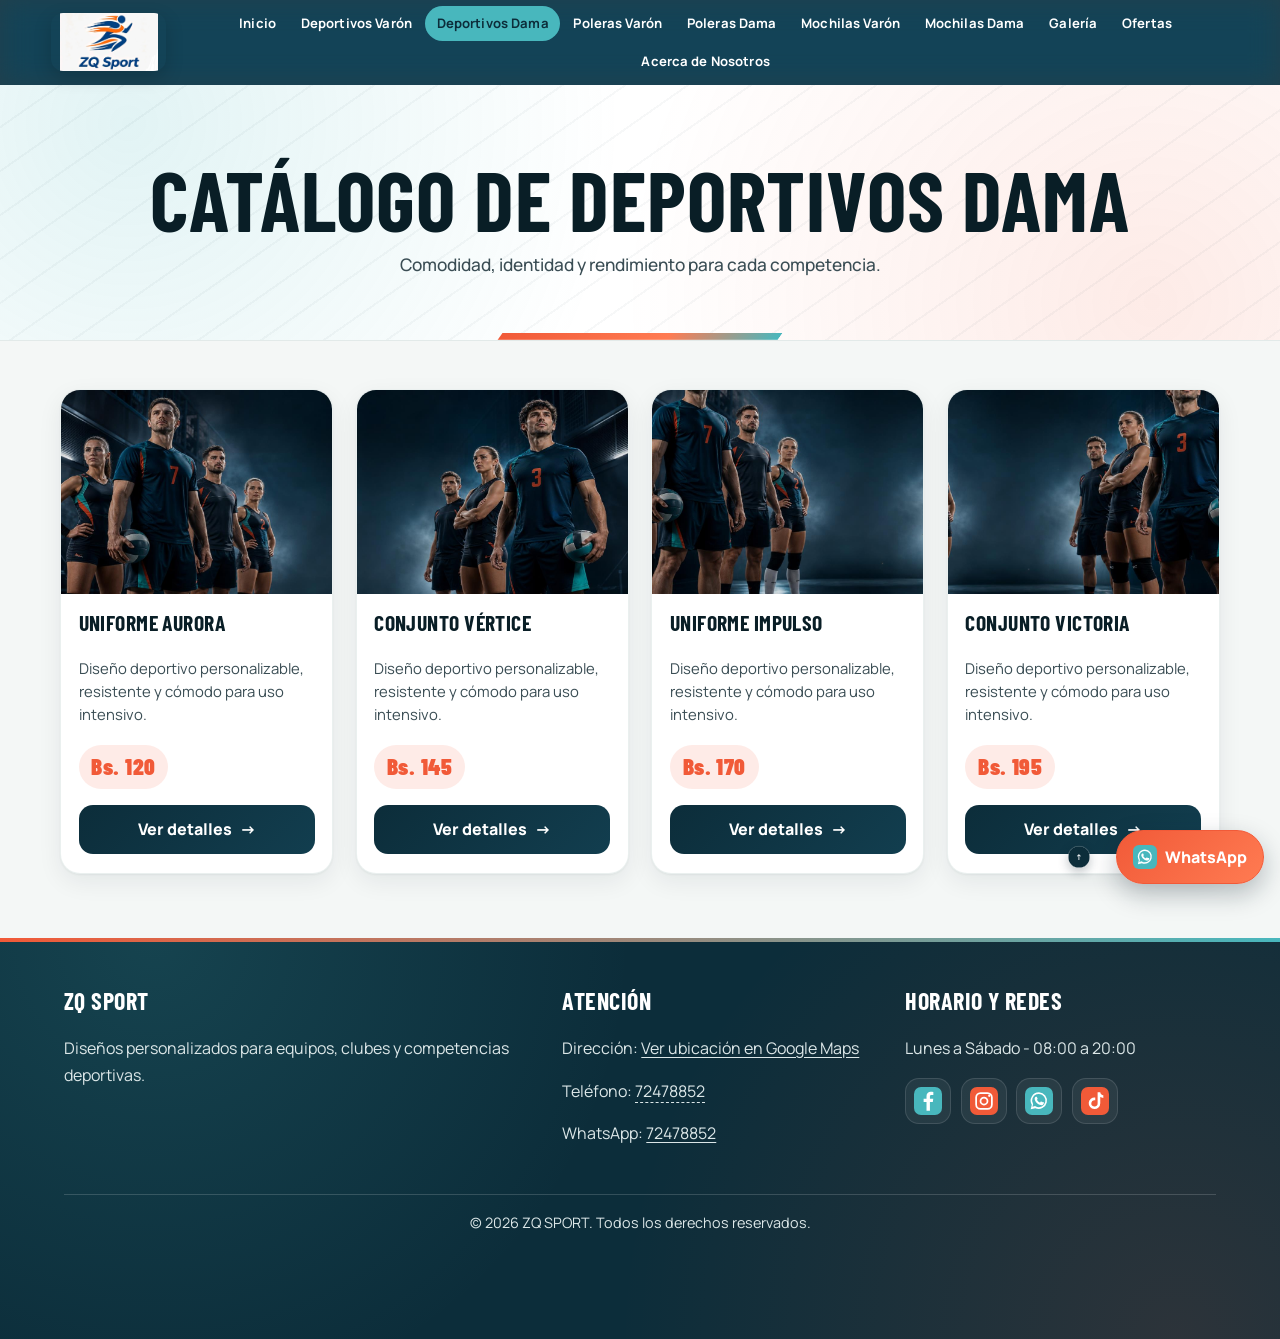
==== commit 109114f0: "Add files via upload" ====
--- a/deportivos-dama.html
+++ b/deportivos-dama.html
@@ -1,951 +1,963 @@
-<!DOCTYPE html>
-<html lang="es">
-  <!-- CABECERA DEL DOCUMENTO: aqui van datos que el navegador lee antes de mostrar la pagina. -->
-<head>
-  <meta charset="UTF-8">
-  <meta name="viewport" content="width=device-width, initial-scale=1.0">
-  <meta name="description" content="Catalogo de Deportivos Dama de ZQ SPORT">
-  <title>Deportivos Dama | ZQ SPORT</title>
-    <!-- ESTILOS DE ESTA PAGINA: cambia aqui colores, tamanos y espacios. -->
-    <style>
-      /* Aqui se guardan los colores principales para cambiarlos facilmente. */
-      :root {
-        --primary: #F15A38;
-        --secondary: #48B7BD;
-        --brand-deep: #0C2D3A;
-        --bg-main: #F4F7F6;
-        --surface: #FFFFFF;
-        --text-title: #091E26;
-        --text-body: #3A4D54;
-        --border: #E2EAE9;
-        --white: #FFFFFF;
-      }
-
-      /* Evita que los espacios y bordes agranden los elementos. */
-      /* Aplica una forma mas facil de calcular tamanos en todos los elementos. */
-      * {
-        box-sizing: border-box;
-      }
-
-      /* Cambia el aspecto general de toda la pagina. */
-      body {
-        /* Deja espacio para que los botones flotantes no tapen el final de la pagina. */
-        padding-bottom: 5.5rem;
-        margin: 0;
-        background: var(--bg-main);
-        color: var(--text-body);
-        font-family: "Segoe UI", Arial, sans-serif;
-      }
-
-      /* Evita que las imagenes se salgan de su caja. */
-      img {
-        display: block;
-        max-width: 100%;
-      }
-
-      /* HEADER COMPACTO: junta logo y menu en la misma franja para evitar espacios vacios. */
-      header {
-        display: flex;
-        align-items: center;
-        flex-wrap: wrap;
-        background: var(--brand-deep);
-      }
-
-      /* Esta franja oscura sostiene el logo en la esquina izquierda. */
-      .topbar {
-        display: flex;
-        align-items: center;
-        justify-content: flex-start;
-        background: transparent;
-        padding: .35rem 0 .35rem max(1rem, 4vw);
-        flex: 0 0 auto;
-      }
-
-      .logo {
-        width: clamp(86px, 9vw, 118px);
-        height: auto;
-        max-height: 58px;
-        object-fit: contain;
-      }
-
-      /* Este menu grande se ve en computadora y tablet amplia. */
-      .page-nav {
-        display: flex;
-        justify-content: center;
-        align-items: center;
-        flex: 1 1 auto;
-        flex-wrap: wrap;
-        gap: .3rem;
-        background: transparent;
-        padding: .35rem max(1rem, 4vw) .35rem 1rem;
-      }
-
-      .page-nav a {
-        color: var(--white);
-        padding: .45rem .6rem;
-        border-bottom: 2px solid transparent;
-        text-decoration: none;
-        font-size: .84rem;
-        font-weight: 700;
-        transition: all .2s ease-in-out;
-      }
-
-      /* El enlace activo muestra en que pagina se encuentra el visitante. */
-      .page-nav a:hover,
-      .page-nav a:focus-visible,
-      .page-nav a.active {
-        color: var(--secondary);
-        border-color: var(--secondary);
-      }
-
-      /* Este menu aparece solo en celular y se abre tocando "Menu". */
-      .mobile-menu {
-        display: none;
-        flex: 1 1 auto;
-        background: transparent;
-        padding: .35rem max(1rem, 4vw) .35rem 1rem;
-      }
-
-      /* Este boton es la hamburguesa del celular. */
-      .mobile-menu summary {
-        display: flex;
-        align-items: center;
-        justify-content: center;
-        gap: .65rem;
-        color: var(--white);
-        background: var(--primary);
-        border: 1px solid rgba(255, 255, 255, .18);
-        border-radius: 6px;
-        padding: .8rem 1rem;
-        font-weight: 900;
-        text-transform: uppercase;
-        cursor: pointer;
-        list-style: none;
-      }
-
-      /* Quita el triangulo automatico para que solo se vea la hamburguesa. */
-      .mobile-menu summary::-webkit-details-marker {
-        display: none;
-      }
-
-      /* Dibuja las tres rayas del boton sin usar imagenes ni iconos externos. */
-      .hamburger-icon,
-      .hamburger-icon::before,
-      .hamburger-icon::after {
-        display: block;
-        width: 22px;
-        height: 3px;
-        background: var(--white);
-        border-radius: 2px;
-        content: "";
-      }
-
-      /* Suaviza el cambio de las rayas cuando abres o cierras el menu. */
-      .hamburger-icon,
-      .hamburger-icon::before,
-      .hamburger-icon::after {
-        transition: transform .2s ease-in-out, background-color .2s ease-in-out;
-      }
-
-      /* Mueve la raya superior hacia arriba. */
-      .hamburger-icon::before {
-        transform: translateY(-7px);
-      }
-
-      /* Mueve la raya inferior hacia abajo. */
-      .hamburger-icon::after {
-        transform: translateY(4px);
-      }
-
-      /* Ordena las opciones que se muestran al abrir el menu movil. */
-      .mobile-links {
-        display: grid;
-        gap: .45rem;
-        padding-top: .75rem;
-      }
-
-      /* Hace que cada opcion sea grande y facil de tocar con el dedo. */
-      .mobile-links a {
-        color: var(--white);
-        background: rgba(12, 45, 58, .95);
-        border: 1px solid rgba(255, 255, 255, .16);
-        border-radius: 4px;
-        padding: .75rem;
-        text-align: center;
-        text-decoration: none;
-        font-weight: 800;
-      }
-
-      /* Marca la pagina actual y tambien da respuesta al pasar el cursor. */
-      .mobile-links a.active,
-      .mobile-links a:hover,
-      .mobile-links a:focus-visible {
-        color: var(--brand-deep);
-        background: var(--secondary);
-      }
-
-      /* Centra el titulo y el texto de presentacion. */
-      .page-header {
-        flex-basis: 100%;
-        position: relative;
-        overflow: hidden;
-        background: var(--surface);
-        border-bottom: 1px solid var(--border);
-        padding: 3.5rem max(1.25rem, 6vw) 3rem;
-        text-align: center;
-      }
-
-      .page-header::after {
-        content: "";
-        position: absolute;
-        left: 35%;
-        bottom: 0;
-        width: 30%;
-        height: 7px;
-        background: var(--primary);
-        transform: skewX(-35deg);
-      }
-
-      h1,
-      h2,
-      h3 {
-        font-family: "Arial Narrow", "Impact", "Segoe UI", sans-serif;
-        text-transform: uppercase;
-        letter-spacing: 1px;
-      }
-
-      .page-header h1 {
-        margin: 0;
-        color: var(--text-title);
-        font-size: clamp(2.4rem, 6vw, 5rem);
-        line-height: .95;
-      }
-
-      .page-header p {
-        margin: 1rem auto 0;
-        max-width: 760px;
-        font-size: 1.08rem;
-      }
-
-      /* Deja un espacio comodo alrededor del catalogo. */
-      .catalog {
-        max-width: 1200px;
-        margin: auto;
-        padding: 2.5rem 1.25rem 4rem;
-      }
-
-      /* Ordena los productos en cuatro columnas. */
-      /* Rejilla de productos: aqui se decide cuantas columnas se ven. */
-      .products-grid {
-        display: grid;
-        grid-template-columns: repeat(4, minmax(0, 1fr));
-        gap: 1rem;
-      }
-
-      /* Cambia el aspecto de cada producto del catalogo. */
-      /* Tarjeta de producto: agrupa imagen, nombre, precio y boton. */
-      .product-card {
-        display: flex;
-        flex-direction: column;
-        background: var(--surface);
-        border: 1px solid var(--border);
-        border-radius: 6px;
-        overflow: hidden;
-        box-shadow: 0 8px 25px rgba(9, 30, 38, .06);
-        transition: transform .2s ease-in-out, box-shadow .2s ease-in-out, border-color .2s ease-in-out;
-      }
-
-
-      .product-card > img {
-        width: 100%;
-        aspect-ratio: 4 / 3;
-        object-fit: cover;
-      }
-
-      .card-body {
-        display: flex;
-        flex: 1;
-        flex-direction: column;
-        padding: 1rem;
-      }
-
-      .card-body h2 {
-        margin: 0 0 .5rem;
-        color: var(--text-title);
-        font-size: 1.2rem;
-      }
-
-      .card-body p {
-        line-height: 1.55;
-      }
-
-      .price {
-        color: var(--primary);
-        font-size: 1.35rem;
-        font-weight: 900;
-      }
-
-      /* Este boton abre la vista grande del producto. */
-      .btn-detail {
-        display: block;
-        margin-top: auto;
-        background: var(--brand-deep);
-        color: var(--white);
-        padding: .8rem 1rem;
-        border-radius: 6px;
-        text-align: center;
-        text-decoration: none;
-        font-weight: 800;
-        transition: all .2s ease-in-out;
-      }
-
-      .btn-detail:hover,
-      .btn-detail:focus-visible {
-        background: var(--secondary);
-      }
-
-      /* La vista grande permanece oculta hasta que se toca Ver detalles. */
-      .product-modal {
-        display: none;
-        position: fixed;
-        inset: 0;
-        z-index: 100;
-        overflow-y: auto;
-        padding: 1rem;
-        background: rgba(9, 30, 38, .94);
-      }
-
-      /* La ruta con el nombre del detalle muestra la vista completa. */
-      .product-modal:target {
-        display: grid;
-        justify-items: center;
-        align-items: start;
-      }
-
-      /* Caja grande del detalle del producto. */
-      .modal-card {
-        min-width: 0;
-        width: min(1100px, 100%);
-        min-height: calc(100vh - 2rem);
-        background: var(--surface);
-        border: 2px solid var(--secondary);
-        border-radius: 6px;
-        padding: clamp(1rem, 3vw, 2.25rem);
-      }
-
-      /* Este enlace cierra el producto y regresa a su tarjeta. */
-      .modal-close {
-        padding: .75rem;
-        border-radius: 6px;
-        display: block;
-        width: max-content;
-        margin-left: auto;
-        color: var(--brand-deep);
-        text-decoration: none;
-        font-weight: 900;
-      }
-
-      .modal-content {
-        display: grid;
-        grid-template-columns: 1.15fr 1fr;
-        align-items: center;
-        gap: clamp(1.25rem, 4vw, 3rem);
-        margin-top: 1rem;
-      }
-
-      .modal-content img {
-        width: 100%;
-        max-height: 62vh;
-        object-fit: contain;
-        border-radius: 6px;
-      }
-
-      .modal-info h2 {
-        margin-top: 0;
-        color: var(--text-title);
-        font-size: clamp(2rem, 4vw, 3.6rem);
-      }
-
-      .modal-info p {
-        line-height: 1.65;
-      }
-
-      /* Da color al boton de reserva por WhatsApp. */
-      .btn-whatsapp {
-        display: inline-block;
-        margin-top: .75rem;
-        background: var(--primary);
-        color: var(--white);
-        padding: .9rem 1.1rem;
-        border-radius: 6px;
-        text-decoration: none;
-        font-weight: 800;
-        transition: all .2s ease-in-out;
-      }
-
-      .btn-whatsapp:hover,
-      .btn-whatsapp:focus-visible {
-        background: var(--secondary);
-        transform: scale(1.02);
-      }
-
-      /* Acomoda los botones anterior y siguiente debajo del detalle. */
-      .modal-navigation {
-        display: flex;
-        justify-content: space-between;
-        gap: 1rem;
-        margin-top: 1.5rem;
-        padding-top: 1rem;
-        border-top: 1px solid var(--border);
-      }
-
-      .modal-navigation a {
-        display: grid;
-        place-items: center;
-        width: 52px;
-        height: 46px;
-        background: var(--brand-deep);
-        color: var(--white);
-        border-radius: 6px;
-        text-decoration: none;
-        font-size: 1.6rem;
-        font-weight: 900;
-        transition: background .2s ease-in-out;
-      }
-
-      .modal-navigation a:hover,
-      .modal-navigation a:focus-visible {
-        background: var(--secondary);
-      }
-
-      /* Cambia el pie que aparece al final de la pagina. */
-      .site-footer {
-        background: var(--brand-deep);
-        color: var(--white);
-        padding: 3rem max(1.25rem, 5vw) 1.25rem;
-        border-top: 4px solid var(--primary);
-      }
-
-      /* Ordena el footer en columnas cuando hay espacio suficiente. */
-      .footer-grid {
-        display: grid;
-        grid-template-columns: 1.5fr 1fr 1fr;
-        gap: 2rem;
-        max-width: 1200px;
-        margin: auto;
-      }
-
-      .site-footer h2 {
-        margin-top: 0;
-      }
-
-      .site-footer p {
-        color: #DCE7E8;
-        line-height: 1.65;
-      }
-
-      .social {
-        display: flex;
-        gap: .55rem;
-      }
-
-      .social img {
-        width: 36px;
-        height: 36px;
-      }
-
-      .copy {
-        max-width: 1200px;
-        margin: 2rem auto 0;
-        padding-top: 1rem;
-        border-top: 1px solid rgba(255, 255, 255, .16);
-        text-align: center;
-        font-size: .9rem;
-      }
-
-      /* En tablet se muestran dos productos por fila. */
-      @media (max-width: 1000px) {
-        .products-grid {
-          grid-template-columns: repeat(2, 1fr);
-        }
-      }
-
-      /* En celular todo se acomoda en una sola columna. */
-      @media (max-width: 700px) {
-        /* En celular se oculta el menu largo para usar el boton hamburguesa. */
-        .page-nav {
-          display: none;
-        }
-
-        /* En celular se muestra el menu hamburguesa. */
-        .mobile-menu {
-          display: block;
-        }
-
-        .products-grid,
-        .footer-grid,
-        .modal-content {
-          grid-template-columns: 1fr;
-        }
-
-        .modal-card {
-          min-height: calc(100vh - 1rem);
-        }
-
-        .modal-content img {
-          max-height: 36vh;
-        }
-      }
-
-      /* Quita movimientos si el visitante los desactiva en su equipo. */
-      @media (prefers-reduced-motion: reduce) {
-        html {
-          scroll-behavior: auto;
-        }
-
-        *,
-        *::before,
-        *::after {
-          transition: none !important;
-        }
-      }
-
-      /* MOVIMIENTO SUAVE: cambia la distancia en translateY si quieres mas o menos movimiento. */
-      @keyframes entrada-suave {
-        from {
-          opacity: 0;
-          transform: translateY(14px);
-        }
-        to {
-          opacity: 1;
-          transform: translateY(0);
-        }
-      }
-
-      /* Al entrar a la pagina, el titulo aparece suavemente una sola vez. */
-      .page-header h1 {
-        animation: entrada-suave .45s ease-out both;
-      }
-
-      /* Los enlaces que apuntan a una seccion se desplazan suavemente. */
-      html {
-        scroll-behavior: smooth;
-      }
-
-      /* Muestra claramente donde estas al recorrer la pagina con la tecla Tab. */
-      a:focus-visible,
-      summary:focus-visible {
-        outline: 3px solid var(--secondary);
-        outline-offset: 4px;
-      }
-
-      /* Da respuesta inmediata al pasar por las opciones del menu. */
-      .mobile-links a,
-      .mobile-menu > summary,
-      .page-nav a,
-      .social a {
-        transition: background-color .2s ease-in-out, color .2s ease-in-out, transform .2s ease-in-out;
-      }
-
-      /* La cruz indica que puedes tocar de nuevo para cerrar el menu. */
-      .mobile-menu[open] > summary .hamburger-icon {
-        background: transparent;
-      }
-
-      .mobile-menu[open] > summary .hamburger-icon::before {
-        transform: rotate(45deg);
-      }
-
-      .mobile-menu[open] > summary .hamburger-icon::after {
-        transform: translateY(-3px) rotate(-45deg);
-      }
-
-      /* Las opciones aparecen suavemente al abrir el menu. */
-      .mobile-menu[open] .mobile-links {
-        animation: entrada-suave .2s ease-out;
-      }
-
-      /* Resalta la tarjeta al pasar el cursor o al seleccionar su boton con Tab. */
-      .product-card:hover,
-      .product-card:focus-within {
-        border-color: var(--secondary);
-        transform: translateY(-4px) scale(1.02);
-        box-shadow: 0 14px 32px rgba(9, 30, 38, .12);
-      }
-
-      /* Al abrir el detalle, la tarjeta grande entra sin un salto brusco. */
-      .product-modal:target .modal-card {
-        animation: entrada-suave .25s ease-out;
-      }
-
-      /* Evita mover la pagina de fondo mientras estas viendo un producto. */
-      body:has(.product-modal:target) {
-        overflow: hidden;
-      }
-
-      /* Mantiene el fondo fuera del recorrido con Tab mientras el detalle esta abierto. */
-      body:has(.product-modal:target) > header,
-      body:has(.product-modal:target) .catalog,
-      body:has(.product-modal:target) > footer,
-      body:has(.product-modal:target) > .quick-actions {
-        visibility: hidden;
-      }
-
-      .modal-close:hover,
-      .modal-navigation a:focus-visible {
-        background: var(--secondary);
-      }
-
-      /* Estos dos botones siguen visibles al bajar por la pagina. */
-      .quick-actions {
-        position: fixed;
-        right: max(1rem, env(safe-area-inset-right));
-        bottom: max(1rem, env(safe-area-inset-bottom));
-        z-index: 30;
-        display: flex;
-        align-items: center;
-        gap: .5rem;
-      }
-
-      .quick-actions a {
-        display: inline-flex;
-        align-items: center;
-        justify-content: center;
-        gap: .5rem;
-        min-height: 48px;
-        padding: .75rem 1rem;
-        color: var(--white);
-        background: var(--brand-deep);
-        border: 1px solid var(--secondary);
-        border-radius: 6px;
-        text-decoration: none;
-        font-weight: 800;
-        box-shadow: 0 6px 20px rgba(9, 30, 38, .2);
-        transition: transform .2s ease-in-out, background-color .2s ease-in-out;
-      }
-
-      /* El boton de WhatsApp conserva el naranja principal de la tienda. */
-      .quick-actions .quick-whatsapp {
-        background: var(--primary);
-        border-color: var(--primary);
-      }
-
-      .quick-actions img {
-        width: 24px;
-        height: 24px;
-      }
-
-      .quick-actions a:hover {
-        background: var(--secondary);
-        transform: translateY(-3px);
-      }
-
-      /* Los botones responden con un pequeno movimiento al tocarlos. */
-      .btn-detail:active,
-      .btn-whatsapp:active,
-      .quick-actions a:active {
-        transform: scale(.98);
-      }
-
-      /* Las redes y los datos del pie se pueden seleccionar sin perder su color. */
-      footer a {
-        color: inherit;
-        text-underline-offset: 3px;
-      }
-
-      footer a:hover {
-        color: var(--secondary);
-      }
-
-      /* Evita que un titulo largo o una tarjeta empujen la pantalla del celular. */
-      .page-header,
-      .card-body,
-      .modal-info {
-        min-width: 0;
-        overflow-wrap: anywhere;
-      }
-
-      /* Acomoda el menu en una fila completa cuando se abre en celular. */
-      @media (max-width: 700px) {
-        .mobile-menu {
-          flex: 1 1 calc(100% - 120px);
-          min-width: 0;
-        }
-
-        .mobile-menu[open] {
-          flex-basis: 100%;
-        }
-
-        .page-header h1 {
-          font-size: clamp(2rem, 9vw, 3.5rem);
-        }
-      }
-
-      /* Si el visitante prefiere menos movimiento, la pagina respeta su eleccion. */
-      @media (prefers-reduced-motion: reduce) {
-        html {
-          scroll-behavior: auto;
-        }
-
-        *,
-        *::before,
-        *::after {
-          animation: none !important;
-          transition: none !important;
-        }
-
-        .product-card:hover,
-        .product-card:focus-within {
-          transform: none;
-        }
-      }
-    </style>
-  </head>
-<!-- CUERPO DE LA PAGINA: desde aqui empieza lo que el visitante ve en pantalla. -->
-<body id="inicio">
-  <!-- ENCABEZADO GENERAL: muestra el logo, menu y titulo. -->
-  <header>
-    <div class="topbar">
-      <a href="index.html"><img class="logo" src="assets/img/logo-tienda.png" alt="ZQ SPORT"></a>
-    </div>
-    <!-- MENU PRINCIPAL: active marca la pagina abierta. -->
-    <nav class="page-nav" aria-label="Navegacion principal">
-      <a href="index.html">Inicio</a>
-      <a href="deportivos-varon.html">Deportivos Var&oacute;n</a>
-      <a class="active" aria-current="page" href="deportivos-dama.html">Deportivos Dama</a>
-      <a href="poleras-varon.html">Poleras Var&oacute;n</a>
-      <a href="poleras-dama.html">Poleras Dama</a>
-      <a href="mochilas-varon.html">Mochilas Var&oacute;n</a>
-      <a href="mochilas-dama.html">Mochilas Dama</a>
-      <a href="galeria.html">Galer&iacute;a</a>
-      <a href="ofertas.html">Ofertas</a>
-      <a href="nosotros.html">Acerca de Nosotros</a>
-    </nav>
-      <!-- MENU HAMBURGUESA: en celular se toca este boton para abrir las opciones. -->
-      <details class="mobile-menu">
-        <summary>
-          <span class="hamburger-icon" aria-hidden="true"></span>
-          Menu
-        </summary>
-        <!-- Estas son las mismas rutas del menu grande, preparadas para pantalla pequena. -->
-        <div class="mobile-links">
-        <a href="index.html">Inicio</a>
-        <a href="deportivos-varon.html">Deportivos Var&oacute;n</a>
-        <a class="active" aria-current="page" href="deportivos-dama.html">Deportivos Dama</a>
-        <a href="poleras-varon.html">Poleras Var&oacute;n</a>
-        <a href="poleras-dama.html">Poleras Dama</a>
-        <a href="mochilas-varon.html">Mochilas Var&oacute;n</a>
-        <a href="mochilas-dama.html">Mochilas Dama</a>
-        <a href="galeria.html">Galer&iacute;a</a>
-        <a href="ofertas.html">Ofertas</a>
-        <a href="nosotros.html">Acerca de Nosotros</a>
-        </div>
-      </details>
-
-    <div class="page-header">
-      <h1>Cat&aacute;logo de Deportivos Dama</h1>
-      <p>Comodidad, identidad y rendimiento para cada competencia.</p>
-    </div>
-  </header>
-
-  <!-- CATALOGO DE PRODUCTOS: aqui se muestran las cuatro opciones. -->
-  <!-- ZONA DEL CATALOGO: aqui se muestran las tarjetas de productos. -->
-  <main class="catalog">
-    <!-- LISTA DE PRODUCTOS: cada articulo es una tarjeta independiente. -->
-    <section class="products-grid" aria-label="Productos de Deportivos Dama">
-        <!-- CARD DE PRODUCTO 1: cambia la imagen, nombre, texto o precio. -->
-        <!-- PRODUCTO 1: cambia aqui datos, precio o imagen si lo necesitas. -->
-        <article id="producto-1" class="product-card">
-          <!-- REEMPLAZAR POR LA IMAGEN REAL DE ESTE PRODUCTO. -->
-          <img src="assets/img/producto-placeholder-1.jpg" alt="Uniforme Aurora">
-          <div class="card-body">
-            <h2>Uniforme Aurora</h2>
-            <p>Dise&ntilde;o deportivo personalizable, resistente y c&oacute;modo para uso intensivo.</p>
-            <p class="price">Bs. 120</p>
-            <!-- Este enlace abre el producto ocupando toda la pantalla. -->
-            <a class="btn-detail" href="#detalle-1">Ver detalles</a>
-          </div>
-        </article>        <!-- CARD DE PRODUCTO 2: cambia la imagen, nombre, texto o precio. -->
-        <!-- PRODUCTO 2: usa la misma estructura para mantener orden visual. -->
-        <article id="producto-2" class="product-card">
-          <!-- REEMPLAZAR POR LA IMAGEN REAL DE ESTE PRODUCTO. -->
-          <img src="assets/img/producto-placeholder-2.jpg" alt="Conjunto V&eacute;rtice">
-          <div class="card-body">
-            <h2>Conjunto V&eacute;rtice</h2>
-            <p>Dise&ntilde;o deportivo personalizable, resistente y c&oacute;modo para uso intensivo.</p>
-            <p class="price">Bs. 145</p>
-            <!-- Este enlace abre el producto ocupando toda la pantalla. -->
-            <a class="btn-detail" href="#detalle-2">Ver detalles</a>
-          </div>
-        </article>        <!-- CARD DE PRODUCTO 3: cambia la imagen, nombre, texto o precio. -->
-        <!-- PRODUCTO 3: modifica solo el contenido, no la estructura. -->
-        <article id="producto-3" class="product-card">
-          <!-- REEMPLAZAR POR LA IMAGEN REAL DE ESTE PRODUCTO. -->
-          <img src="assets/img/producto-placeholder-3.jpg" alt="Uniforme Impulso">
-          <div class="card-body">
-            <h2>Uniforme Impulso</h2>
-            <p>Dise&ntilde;o deportivo personalizable, resistente y c&oacute;modo para uso intensivo.</p>
-            <p class="price">Bs. 170</p>
-            <!-- Este enlace abre el producto ocupando toda la pantalla. -->
-            <a class="btn-detail" href="#detalle-3">Ver detalles</a>
-          </div>
-        </article>        <!-- CARD DE PRODUCTO 4: cambia la imagen, nombre, texto o precio. -->
-        <!-- PRODUCTO 4: ultima tarjeta de esta categoria. -->
-        <article id="producto-4" class="product-card">
-          <!-- REEMPLAZAR POR LA IMAGEN REAL DE ESTE PRODUCTO. -->
-          <img src="assets/img/producto-placeholder-4.jpg" alt="Conjunto Victoria">
-          <div class="card-body">
-            <h2>Conjunto Victoria</h2>
-            <p>Dise&ntilde;o deportivo personalizable, resistente y c&oacute;modo para uso intensivo.</p>
-            <p class="price">Bs. 195</p>
-            <!-- Este enlace abre el producto ocupando toda la pantalla. -->
-            <a class="btn-detail" href="#detalle-4">Ver detalles</a>
-          </div>
-        </article>
-    </section>
-
-    <!-- VISTAS GRANDES: se abren sin JavaScript usando las rutas con numeral. -->
-      <!-- DETALLE 1: aparece al abrir la ruta detalle-1. -->
-      <section id="detalle-1" class="product-modal" aria-labelledby="titulo-detalle-1">
-        <article class="modal-card">
-          <!-- Este enlace cierra la vista y regresa a la tarjeta original. -->
-          <a class="modal-close" href="#producto-1" aria-label="Cerrar detalle">&times; Cerrar</a>
-          <div class="modal-content">
-            <!-- REEMPLAZAR POR LA IMAGEN REAL EN TAMANO GRANDE. -->
-            <img src="assets/img/producto-placeholder-1.jpg" alt="Uniforme Aurora en vista grande">
-            <div class="modal-info">
-              <h2 id="titulo-detalle-1">Uniforme Aurora</h2>
-              <p>Confecci&oacute;n deportiva c&oacute;moda, costuras reforzadas y personalizaci&oacute;n de nombre, n&uacute;mero y colores.</p>
-              <p><strong>Tallas:</strong> S, M, L y XL</p>
-              <p><strong>Colores:</strong> coral, azul, negro y blanco</p>
-              <p class="price">Bs. 120</p>
-              <!-- El numero lleva 591 por Bolivia. Cambia solo los digitos si cambia el WhatsApp. -->
-              <a class="btn-whatsapp" href="https://wa.me/59172478852?text=Hola%2C%20quiero%20reservar%20el%20producto%3A%20Uniforme%20Aurora.%20Talla%3A%20__.%20Color%3A%20__.%20Cantidad%3A%20__.">Comprar / Reservar por WhatsApp</a>
-            </div>
-          </div>
-          <!-- Las flechas recorren los productos y vuelven al primero al terminar. -->
-          <nav class="modal-navigation" aria-label="Cambiar de producto">
-            <a href="#detalle-4" aria-label="Producto anterior">&lt;</a>
-            <a href="#detalle-2" aria-label="Producto siguiente">&gt;</a>
-          </nav>
-        </article>
-    </section>
-
-      <!-- DETALLE 2: aparece al abrir la ruta detalle-2. -->
-      <section id="detalle-2" class="product-modal" aria-labelledby="titulo-detalle-2">
-        <article class="modal-card">
-          <!-- Este enlace cierra la vista y regresa a la tarjeta original. -->
-          <a class="modal-close" href="#producto-2" aria-label="Cerrar detalle">&times; Cerrar</a>
-          <div class="modal-content">
-            <!-- REEMPLAZAR POR LA IMAGEN REAL EN TAMANO GRANDE. -->
-            <img src="assets/img/producto-placeholder-2.jpg" alt="Conjunto V&eacute;rtice en vista grande">
-            <div class="modal-info">
-              <h2 id="titulo-detalle-2">Conjunto V&eacute;rtice</h2>
-              <p>Confecci&oacute;n deportiva c&oacute;moda, costuras reforzadas y personalizaci&oacute;n de nombre, n&uacute;mero y colores.</p>
-              <p><strong>Tallas:</strong> S, M, L y XL</p>
-              <p><strong>Colores:</strong> coral, azul, negro y blanco</p>
-              <p class="price">Bs. 145</p>
-              <!-- El numero lleva 591 por Bolivia. Cambia solo los digitos si cambia el WhatsApp. -->
-              <a class="btn-whatsapp" href="https://wa.me/59172478852?text=Hola%2C%20quiero%20reservar%20el%20producto%3A%20Conjunto%20V%C3%A9rtice.%20Talla%3A%20__.%20Color%3A%20__.%20Cantidad%3A%20__.">Comprar / Reservar por WhatsApp</a>
-            </div>
-          </div>
-          <!-- Las flechas recorren los productos y vuelven al primero al terminar. -->
-          <nav class="modal-navigation" aria-label="Cambiar de producto">
-            <a href="#detalle-1" aria-label="Producto anterior">&lt;</a>
-            <a href="#detalle-3" aria-label="Producto siguiente">&gt;</a>
-          </nav>
-        </article>
-    </section>
-
-      <!-- DETALLE 3: aparece al abrir la ruta detalle-3. -->
-      <section id="detalle-3" class="product-modal" aria-labelledby="titulo-detalle-3">
-        <article class="modal-card">
-          <!-- Este enlace cierra la vista y regresa a la tarjeta original. -->
-          <a class="modal-close" href="#producto-3" aria-label="Cerrar detalle">&times; Cerrar</a>
-          <div class="modal-content">
-            <!-- REEMPLAZAR POR LA IMAGEN REAL EN TAMANO GRANDE. -->
-            <img src="assets/img/producto-placeholder-3.jpg" alt="Uniforme Impulso en vista grande">
-            <div class="modal-info">
-              <h2 id="titulo-detalle-3">Uniforme Impulso</h2>
-              <p>Confecci&oacute;n deportiva c&oacute;moda, costuras reforzadas y personalizaci&oacute;n de nombre, n&uacute;mero y colores.</p>
-              <p><strong>Tallas:</strong> S, M, L y XL</p>
-              <p><strong>Colores:</strong> coral, azul, negro y blanco</p>
-              <p class="price">Bs. 170</p>
-              <!-- El numero lleva 591 por Bolivia. Cambia solo los digitos si cambia el WhatsApp. -->
-              <a class="btn-whatsapp" href="https://wa.me/59172478852?text=Hola%2C%20quiero%20reservar%20el%20producto%3A%20Uniforme%20Impulso.%20Talla%3A%20__.%20Color%3A%20__.%20Cantidad%3A%20__.">Comprar / Reservar por WhatsApp</a>
-            </div>
-          </div>
-          <!-- Las flechas recorren los productos y vuelven al primero al terminar. -->
-          <nav class="modal-navigation" aria-label="Cambiar de producto">
-            <a href="#detalle-2" aria-label="Producto anterior">&lt;</a>
-            <a href="#detalle-4" aria-label="Producto siguiente">&gt;</a>
-          </nav>
-        </article>
-    </section>
-
-      <!-- DETALLE 4: aparece al abrir la ruta detalle-4. -->
-      <section id="detalle-4" class="product-modal" aria-labelledby="titulo-detalle-4">
-        <article class="modal-card">
-          <!-- Este enlace cierra la vista y regresa a la tarjeta original. -->
-          <a class="modal-close" href="#producto-4" aria-label="Cerrar detalle">&times; Cerrar</a>
-          <div class="modal-content">
-            <!-- REEMPLAZAR POR LA IMAGEN REAL EN TAMANO GRANDE. -->
-            <img src="assets/img/producto-placeholder-4.jpg" alt="Conjunto Victoria en vista grande">
-            <div class="modal-info">
-              <h2 id="titulo-detalle-4">Conjunto Victoria</h2>
-              <p>Confecci&oacute;n deportiva c&oacute;moda, costuras reforzadas y personalizaci&oacute;n de nombre, n&uacute;mero y colores.</p>
-              <p><strong>Tallas:</strong> S, M, L y XL</p>
-              <p><strong>Colores:</strong> coral, azul, negro y blanco</p>
-              <p class="price">Bs. 195</p>
-              <!-- El numero lleva 591 por Bolivia. Cambia solo los digitos si cambia el WhatsApp. -->
-              <a class="btn-whatsapp" href="https://wa.me/59172478852?text=Hola%2C%20quiero%20reservar%20el%20producto%3A%20Conjunto%20Victoria.%20Talla%3A%20__.%20Color%3A%20__.%20Cantidad%3A%20__.">Comprar / Reservar por WhatsApp</a>
-            </div>
-          </div>
-          <!-- Las flechas recorren los productos y vuelven al primero al terminar. -->
-          <nav class="modal-navigation" aria-label="Cambiar de producto">
-            <a href="#detalle-3" aria-label="Producto anterior">&lt;</a>
-            <a href="#detalle-1" aria-label="Producto siguiente">&gt;</a>
-          </nav>
-        </article>
-    </section>
-    </main>
-
-    <!-- FOOTER GENERAL: repite la informacion basica al final. -->
-    <!-- PIE DE PAGINA: muestra datos de la tienda, redes y derechos reservados. -->
-    <footer class="site-footer">
-      <div class="footer-grid">
-        <section>
-          <h2>ZQ SPORT</h2>
-          <p>Dise&ntilde;os personalizados para equipos, clubes y competencias deportivas.</p>
-        </section>
-        <section>
-          <h2>Atenci&oacute;n</h2>
-          <!-- REEMPLAZAR POR DATOS REALES DE LA TIENDA. -->
-          <p>Direcci&oacute;n: <a href="https://www.google.com/maps/search/?api=1&amp;query=-17.970611%2C-67.069306" target="_blank" rel="noopener noreferrer">Ver ubicación en Google Maps</a></p>
-          <p>Tel&eacute;fono: 72478852</p>
-          <p>WhatsApp: <a href="https://wa.me/59172478852?text=Hola%2C%20quiero%20informaci%C3%B3n%20sobre%20los%20productos%20de%20ZQ%20SPORT.">72478852</a></p>
-        </section>
-        <section>
-          <h2>Horario y redes</h2>
-          <p>Lunes a S&aacute;bado - 08:00 a 20:00</p>
-          <div class="social">
-            <a href="#" aria-label="Facebook"><img src="assets/icons/facebook.svg" alt=""></a>
-            <a href="#" aria-label="Instagram"><img src="assets/icons/instagram.svg" alt=""></a>
-            <a href="https://wa.me/59172478852?text=Hola%2C%20quiero%20informaci%C3%B3n%20sobre%20los%20productos%20de%20ZQ%20SPORT." aria-label="Escribir a ZQ SPORT por WhatsApp"><img src="assets/icons/whatsapp.svg" alt=""></a>
-            <a href="#" aria-label="TikTok"><img src="assets/icons/tiktok.svg" alt=""></a>
-          </div>
-        </section>
-      </div>
-      <p class="copy">&copy; 2026 ZQ SPORT. Todos los derechos reservados.</p>
-    </footer>
-
-    <!-- ACCESOS RAPIDOS: cambia el numero del enlace si cambia el WhatsApp de la tienda. -->
-    <nav class="quick-actions" aria-label="Accesos rápidos">
-      <a href="#inicio" aria-label="Volver al inicio de la página" title="Volver arriba">&uarr;</a>
-      <a class="quick-whatsapp" href="https://wa.me/59172478852?text=Hola%2C%20quiero%20informaci%C3%B3n%20sobre%20los%20productos%20de%20ZQ%20SPORT." aria-label="Consultar con ZQ SPORT por WhatsApp">
-        <img src="assets/icons/whatsapp.svg" alt="">
-        WhatsApp
-      </a>
-    </nav>
-  </body>
-</html>
+<!DOCTYPE html>
+<html lang="es">
+  <!-- CABECERA DEL DOCUMENTO: aqui van datos que el navegador lee antes de mostrar la pagina. -->
+<head>
+  <meta charset="UTF-8">
+  <meta name="viewport" content="width=device-width, initial-scale=1.0">
+  <meta name="description" content="Catalogo de Deportivos Dama de ZQ SPORT">
+  <title>Deportivos Dama | ZQ SPORT</title>
+    <!-- ESTILOS DE ESTA PAGINA: cambia aqui colores, tamanos y espacios. -->
+    <style>
+      /* Aqui se guardan los colores principales para cambiarlos facilmente. */
+      :root {
+        --primary: #F15A38;
+        --secondary: #48B7BD;
+        --brand-deep: #0C2D3A;
+        --bg-main: #F4F7F6;
+        --surface: #FFFFFF;
+        --text-title: #091E26;
+        --text-body: #3A4D54;
+        --border: #E2EAE9;
+        --white: #FFFFFF;
+      }
+
+      /* Evita que los espacios y bordes agranden los elementos. */
+      /* Aplica una forma mas facil de calcular tamanos en todos los elementos. */
+      * {
+        box-sizing: border-box;
+      }
+
+      /* Cambia el aspecto general de toda la pagina. */
+      body {
+        /* Deja espacio para que los botones flotantes no tapen el final de la pagina. */
+        padding-bottom: 5.5rem;
+        margin: 0;
+        background: var(--bg-main);
+        color: var(--text-body);
+        font-family: "Segoe UI", Arial, sans-serif;
+      }
+
+      /* Evita que las imagenes se salgan de su caja. */
+      img {
+        display: block;
+        max-width: 100%;
+      }
+
+      /* HEADER COMPACTO: junta logo y menu en la misma franja para evitar espacios vacios. */
+      header {
+        display: flex;
+        align-items: center;
+        flex-wrap: wrap;
+        background: var(--brand-deep);
+      }
+
+      /* Esta franja oscura sostiene el logo en la esquina izquierda. */
+      .topbar {
+        display: flex;
+        align-items: center;
+        justify-content: flex-start;
+        background: transparent;
+        padding: .35rem 0 .35rem max(1rem, 4vw);
+        flex: 0 0 auto;
+      }
+
+      .logo {
+        width: clamp(86px, 9vw, 118px);
+        height: auto;
+        max-height: 58px;
+        object-fit: contain;
+      }
+
+      /* Este menu grande se ve en computadora y tablet amplia. */
+      .page-nav {
+        display: flex;
+        justify-content: center;
+        align-items: center;
+        flex: 1 1 auto;
+        flex-wrap: wrap;
+        gap: .3rem;
+        background: transparent;
+        padding: .35rem max(1rem, 4vw) .35rem 1rem;
+      }
+
+      .page-nav a {
+        color: var(--white);
+        padding: .45rem .6rem;
+        border-bottom: 2px solid transparent;
+        text-decoration: none;
+        font-size: .84rem;
+        font-weight: 700;
+        transition: all .2s ease-in-out;
+      }
+
+      /* El enlace activo muestra en que pagina se encuentra el visitante. */
+      .page-nav a:hover,
+      .page-nav a:focus-visible,
+      .page-nav a.active {
+        color: var(--secondary);
+        border-color: var(--secondary);
+      }
+
+      /* Este menu aparece solo en celular y se abre tocando "Menu". */
+      .mobile-menu {
+        display: none;
+        flex: 1 1 auto;
+        background: transparent;
+        padding: .35rem max(1rem, 4vw) .35rem 1rem;
+      }
+
+      /* Este boton es la hamburguesa del celular. */
+      .mobile-menu summary {
+        display: flex;
+        align-items: center;
+        justify-content: center;
+        gap: .65rem;
+        color: var(--white);
+        background: var(--primary);
+        border: 1px solid rgba(255, 255, 255, .18);
+        border-radius: 6px;
+        padding: .8rem 1rem;
+        font-weight: 900;
+        text-transform: uppercase;
+        cursor: pointer;
+        list-style: none;
+      }
+
+      /* Quita el triangulo automatico para que solo se vea la hamburguesa. */
+      .mobile-menu summary::-webkit-details-marker {
+        display: none;
+      }
+
+      /* Dibuja las tres rayas del boton sin usar imagenes ni iconos externos. */
+      .hamburger-icon,
+      .hamburger-icon::before,
+      .hamburger-icon::after {
+        display: block;
+        width: 22px;
+        height: 3px;
+        background: var(--white);
+        border-radius: 2px;
+        content: "";
+      }
+
+      /* Suaviza el cambio de las rayas cuando abres o cierras el menu. */
+      .hamburger-icon,
+      .hamburger-icon::before,
+      .hamburger-icon::after {
+        transition: transform .2s ease-in-out, background-color .2s ease-in-out;
+      }
+
+      /* Mueve la raya superior hacia arriba. */
+      .hamburger-icon::before {
+        transform: translateY(-7px);
+      }
+
+      /* Mueve la raya inferior hacia abajo. */
+      .hamburger-icon::after {
+        transform: translateY(4px);
+      }
+
+      /* Ordena las opciones que se muestran al abrir el menu movil. */
+      .mobile-links {
+        display: grid;
+        gap: .45rem;
+        padding-top: .75rem;
+      }
+
+      /* Hace que cada opcion sea grande y facil de tocar con el dedo. */
+      .mobile-links a {
+        color: var(--white);
+        background: rgba(12, 45, 58, .95);
+        border: 1px solid rgba(255, 255, 255, .16);
+        border-radius: 4px;
+        padding: .75rem;
+        text-align: center;
+        text-decoration: none;
+        font-weight: 800;
+      }
+
+      /* Marca la pagina actual y tambien da respuesta al pasar el cursor. */
+      .mobile-links a.active,
+      .mobile-links a:hover,
+      .mobile-links a:focus-visible {
+        color: var(--brand-deep);
+        background: var(--secondary);
+      }
+
+      /* Centra el titulo y el texto de presentacion. */
+      .page-header {
+        flex-basis: 100%;
+        position: relative;
+        overflow: hidden;
+        background: var(--surface);
+        border-bottom: 1px solid var(--border);
+        padding: 3.5rem max(1.25rem, 6vw) 3rem;
+        text-align: center;
+      }
+
+      .page-header::after {
+        content: "";
+        position: absolute;
+        left: 35%;
+        bottom: 0;
+        width: 30%;
+        height: 7px;
+        background: var(--primary);
+        transform: skewX(-35deg);
+      }
+
+      h1,
+      h2,
+      h3 {
+        font-family: "Arial Narrow", "Impact", "Segoe UI", sans-serif;
+        text-transform: uppercase;
+        letter-spacing: 1px;
+      }
+
+      .page-header h1 {
+        margin: 0;
+        color: var(--text-title);
+        font-size: clamp(2.4rem, 6vw, 5rem);
+        line-height: .95;
+      }
+
+      .page-header p {
+        margin: 1rem auto 0;
+        max-width: 760px;
+        font-size: 1.08rem;
+      }
+
+      /* Deja un espacio comodo alrededor del catalogo. */
+      .catalog {
+        max-width: 1200px;
+        margin: auto;
+        padding: 2.5rem 1.25rem 4rem;
+      }
+
+      /* Ordena los productos en cuatro columnas. */
+      /* Rejilla de productos: aqui se decide cuantas columnas se ven. */
+      .products-grid {
+        display: grid;
+        grid-template-columns: repeat(4, minmax(0, 1fr));
+        gap: 1rem;
+      }
+
+      /* Cambia el aspecto de cada producto del catalogo. */
+      /* Tarjeta de producto: agrupa imagen, nombre, precio y boton. */
+      .product-card {
+        display: flex;
+        flex-direction: column;
+        background: var(--surface);
+        border: 1px solid var(--border);
+        border-radius: 6px;
+        overflow: hidden;
+        box-shadow: 0 8px 25px rgba(9, 30, 38, .06);
+        transition: transform .2s ease-in-out, box-shadow .2s ease-in-out, border-color .2s ease-in-out;
+      }
+
+
+      .product-card > img {
+        width: 100%;
+        aspect-ratio: 4 / 3;
+        object-fit: cover;
+      }
+
+      .card-body {
+        display: flex;
+        flex: 1;
+        flex-direction: column;
+        padding: 1rem;
+      }
+
+      .card-body h2 {
+        margin: 0 0 .5rem;
+        color: var(--text-title);
+        font-size: 1.2rem;
+      }
+
+      .card-body p {
+        line-height: 1.55;
+      }
+
+      .price {
+        color: var(--primary);
+        font-size: 1.35rem;
+        font-weight: 900;
+      }
+
+      /* Este boton abre la vista grande del producto. */
+      .btn-detail {
+        display: block;
+        margin-top: auto;
+        background: var(--brand-deep);
+        color: var(--white);
+        padding: .8rem 1rem;
+        border-radius: 6px;
+        text-align: center;
+        text-decoration: none;
+        font-weight: 800;
+        transition: all .2s ease-in-out;
+      }
+
+      .btn-detail:hover,
+      .btn-detail:focus-visible {
+        background: var(--secondary);
+      }
+
+      /* La vista grande permanece oculta hasta que se toca Ver detalles. */
+      .product-modal {
+        display: none;
+        position: fixed;
+        inset: 0;
+        z-index: 100;
+        overflow-y: auto;
+        padding: 1rem;
+        background: rgba(9, 30, 38, .94);
+      }
+
+      /* La ruta con el nombre del detalle muestra la vista completa. */
+      .product-modal:target {
+        display: grid;
+        justify-items: center;
+        align-items: start;
+      }
+
+      /* Caja grande del detalle del producto. */
+      .modal-card {
+        min-width: 0;
+        width: min(1100px, 100%);
+        min-height: calc(100vh - 2rem);
+        background: var(--surface);
+        border: 2px solid var(--secondary);
+        border-radius: 6px;
+        padding: clamp(1rem, 3vw, 2.25rem);
+      }
+
+      /* Este enlace cierra el producto y regresa a su tarjeta. */
+      .modal-close {
+        padding: .75rem;
+        border-radius: 6px;
+        display: block;
+        width: max-content;
+        margin-left: auto;
+        color: var(--brand-deep);
+        text-decoration: none;
+        font-weight: 900;
+      }
+
+      .modal-content {
+        display: grid;
+        grid-template-columns: 1.15fr 1fr;
+        align-items: center;
+        gap: clamp(1.25rem, 4vw, 3rem);
+        margin-top: 1rem;
+      }
+
+      .modal-content img {
+        width: 100%;
+        max-height: 62vh;
+        object-fit: contain;
+        border-radius: 6px;
+      }
+
+      .modal-info h2 {
+        margin-top: 0;
+        color: var(--text-title);
+        font-size: clamp(2rem, 4vw, 3.6rem);
+      }
+
+      .modal-info p {
+        line-height: 1.65;
+      }
+
+      /* Da color al boton de reserva por WhatsApp. */
+      .btn-whatsapp {
+        display: inline-block;
+        margin-top: .75rem;
+        background: var(--primary);
+        color: var(--white);
+        padding: .9rem 1.1rem;
+        border-radius: 6px;
+        text-decoration: none;
+        font-weight: 800;
+        transition: all .2s ease-in-out;
+      }
+
+      .btn-whatsapp:hover,
+      .btn-whatsapp:focus-visible {
+        background: var(--secondary);
+        transform: scale(1.02);
+      }
+
+      /* Acomoda los botones anterior y siguiente debajo del detalle. */
+      .modal-navigation {
+        display: flex;
+        justify-content: space-between;
+        gap: 1rem;
+        margin-top: 1.5rem;
+        padding-top: 1rem;
+        border-top: 1px solid var(--border);
+      }
+
+      .modal-navigation a {
+        display: grid;
+        place-items: center;
+        width: 52px;
+        height: 46px;
+        background: var(--brand-deep);
+        color: var(--white);
+        border-radius: 6px;
+        text-decoration: none;
+        font-size: 1.6rem;
+        font-weight: 900;
+        transition: background .2s ease-in-out;
+      }
+
+      .modal-navigation a:hover,
+      .modal-navigation a:focus-visible {
+        background: var(--secondary);
+      }
+
+      /* Cambia el pie que aparece al final de la pagina. */
+      .site-footer {
+        background: var(--brand-deep);
+        color: var(--white);
+        padding: 3rem max(1.25rem, 5vw) 1.25rem;
+        border-top: 4px solid var(--primary);
+      }
+
+      /* Ordena el footer en columnas cuando hay espacio suficiente. */
+      .footer-grid {
+        display: grid;
+        grid-template-columns: 1.5fr 1fr 1fr;
+        gap: 2rem;
+        max-width: 1200px;
+        margin: auto;
+      }
+
+      .site-footer h2 {
+        margin-top: 0;
+      }
+
+      .site-footer p {
+        color: #DCE7E8;
+        line-height: 1.65;
+      }
+
+      .social {
+        display: flex;
+        gap: .55rem;
+      }
+
+      .social img {
+        width: 36px;
+        height: 36px;
+      }
+
+      .copy {
+        max-width: 1200px;
+        margin: 2rem auto 0;
+        padding-top: 1rem;
+        border-top: 1px solid rgba(255, 255, 255, .16);
+        text-align: center;
+        font-size: .9rem;
+      }
+
+      /* En tablet se muestran dos productos por fila. */
+      @media (max-width: 1000px) {
+        .products-grid {
+          grid-template-columns: repeat(2, 1fr);
+        }
+      }
+
+      /* En celular todo se acomoda en una sola columna. */
+      @media (max-width: 700px) {
+        /* En celular se oculta el menu largo para usar el boton hamburguesa. */
+        .page-nav {
+          display: none;
+        }
+
+        /* En celular se muestra el menu hamburguesa. */
+        .mobile-menu {
+          display: block;
+        }
+
+        .products-grid,
+        .footer-grid,
+        .modal-content {
+          grid-template-columns: 1fr;
+        }
+
+        .modal-card {
+          min-height: calc(100vh - 1rem);
+        }
+
+        .modal-content img {
+          max-height: 36vh;
+        }
+      }
+
+      /* Quita movimientos si el visitante los desactiva en su equipo. */
+      @media (prefers-reduced-motion: reduce) {
+        html {
+          scroll-behavior: auto;
+        }
+
+        *,
+        *::before,
+        *::after {
+          transition: none !important;
+        }
+      }
+
+      /* MOVIMIENTO SUAVE: cambia la distancia en translateY si quieres mas o menos movimiento. */
+      @keyframes entrada-suave {
+        from {
+          opacity: 0;
+          transform: translateY(14px);
+        }
+        to {
+          opacity: 1;
+          transform: translateY(0);
+        }
+      }
+
+      /* Al entrar a la pagina, el titulo aparece suavemente una sola vez. */
+      .page-header h1 {
+        animation: entrada-suave .45s ease-out both;
+      }
+
+      /* Los enlaces que apuntan a una seccion se desplazan suavemente. */
+      html {
+        scroll-behavior: smooth;
+      }
+
+      /* Muestra claramente donde estas al recorrer la pagina con la tecla Tab. */
+      a:focus-visible,
+      summary:focus-visible {
+        outline: 3px solid var(--secondary);
+        outline-offset: 4px;
+      }
+
+      /* Da respuesta inmediata al pasar por las opciones del menu. */
+      .mobile-links a,
+      .mobile-menu > summary,
+      .page-nav a,
+      .social a {
+        transition: background-color .2s ease-in-out, color .2s ease-in-out, transform .2s ease-in-out;
+      }
+
+      /* La cruz indica que puedes tocar de nuevo para cerrar el menu. */
+      .mobile-menu[open] > summary .hamburger-icon {
+        background: transparent;
+      }
+
+      .mobile-menu[open] > summary .hamburger-icon::before {
+        transform: rotate(45deg);
+      }
+
+      .mobile-menu[open] > summary .hamburger-icon::after {
+        transform: translateY(-3px) rotate(-45deg);
+      }
+
+      /* Las opciones aparecen suavemente al abrir el menu. */
+      .mobile-menu[open] .mobile-links {
+        animation: entrada-suave .2s ease-out;
+      }
+
+      /* Resalta la tarjeta al pasar el cursor o al seleccionar su boton con Tab. */
+      .product-card:hover,
+      .product-card:focus-within {
+        border-color: var(--secondary);
+        transform: translateY(-4px) scale(1.02);
+        box-shadow: 0 14px 32px rgba(9, 30, 38, .12);
+      }
+
+      /* Al abrir el detalle, la tarjeta grande entra sin un salto brusco. */
+      .product-modal:target .modal-card {
+        animation: entrada-suave .25s ease-out;
+      }
+
+      /* Evita mover la pagina de fondo mientras estas viendo un producto. */
+      body:has(.product-modal:target) {
+        overflow: hidden;
+      }
+
+      /* Mantiene el fondo fuera del recorrido con Tab mientras el detalle esta abierto. */
+      body:has(.product-modal:target) > header,
+      body:has(.product-modal:target) .products-grid,
+      body:has(.product-modal:target) > footer,
+      body:has(.product-modal:target) > .quick-actions {
+        visibility: hidden;
+      }
+
+      .modal-close:hover,
+      .modal-navigation a:focus-visible {
+        background: var(--secondary);
+      }
+
+      /* Estos dos botones siguen visibles al bajar por la pagina. */
+      .quick-actions {
+        position: fixed;
+        right: max(1rem, env(safe-area-inset-right));
+        bottom: max(1rem, env(safe-area-inset-bottom));
+        z-index: 30;
+        display: flex;
+        align-items: center;
+        gap: .5rem;
+      }
+
+      .quick-actions a {
+        display: inline-flex;
+        align-items: center;
+        justify-content: center;
+        gap: .5rem;
+        min-height: 48px;
+        padding: .75rem 1rem;
+        color: var(--white);
+        background: var(--brand-deep);
+        border: 1px solid var(--secondary);
+        border-radius: 6px;
+        text-decoration: none;
+        font-weight: 800;
+        box-shadow: 0 6px 20px rgba(9, 30, 38, .2);
+        transition: transform .2s ease-in-out, background-color .2s ease-in-out;
+      }
+
+      /* El boton de WhatsApp conserva el naranja principal de la tienda. */
+      .quick-actions .quick-whatsapp {
+        background: var(--primary);
+        border-color: var(--primary);
+      }
+
+      .quick-actions img {
+        width: 24px;
+        height: 24px;
+      }
+
+      .quick-actions a:hover {
+        background: var(--secondary);
+        transform: translateY(-3px);
+      }
+
+      /* Los botones responden con un pequeno movimiento al tocarlos. */
+      .btn-detail:active,
+      .btn-whatsapp:active,
+      .quick-actions a:active {
+        transform: scale(.98);
+      }
+
+      /* Las redes y los datos del pie se pueden seleccionar sin perder su color. */
+      footer a {
+        color: inherit;
+        text-underline-offset: 3px;
+      }
+
+      footer a:hover {
+        color: var(--secondary);
+      }
+
+      /* Evita que un titulo largo o una tarjeta empujen la pantalla del celular. */
+      .page-header,
+      .card-body,
+      .modal-info {
+        min-width: 0;
+        overflow-wrap: anywhere;
+      }
+
+      /* Acomoda el menu en una fila completa cuando se abre en celular. */
+      @media (max-width: 700px) {
+        .mobile-menu {
+          flex: 1 1 calc(100% - 120px);
+          min-width: 0;
+        }
+
+        .mobile-menu[open] {
+          flex-basis: 100%;
+        }
+
+        .page-header h1 {
+          font-size: clamp(2rem, 9vw, 3.5rem);
+        }
+      }
+
+      /* Si el visitante prefiere menos movimiento, la pagina respeta su eleccion. */
+      @media (prefers-reduced-motion: reduce) {
+        html {
+          scroll-behavior: auto;
+        }
+
+        *,
+        *::before,
+        *::after {
+          animation: none !important;
+          transition: none !important;
+        }
+
+        .product-card:hover,
+        .product-card:focus-within {
+          transform: none;
+        }
+      }
+    </style>
+    <!-- ESTILO DINAMICO: fuentes, animaciones e interacciones compartidas por todas las paginas. -->
+    <meta name="theme-color" content="#0C2D3A">
+    <link rel="preconnect" href="https://fonts.googleapis.com">
+    <link rel="preconnect" href="https://fonts.gstatic.com" crossorigin>
+    <link rel="stylesheet" href="https://fonts.googleapis.com/css2?family=Barlow+Condensed:wght@600;700;800&family=Manrope:wght@400;500;600;700;800&display=swap">
+    <link rel="stylesheet" href="assets/css/dinamico.css">
+    <!-- Marca que JavaScript esta activo; si no lo esta, la pagina sigue funcionando igual. -->
+    <script>document.documentElement.classList.add('zq-js');</script>
+    <script src="assets/js/dinamico.js" defer></script>
+
+  </head>
+<!-- CUERPO DE LA PAGINA: desde aqui empieza lo que el visitante ve en pantalla. -->
+<body id="inicio">
+  <!-- ENCABEZADO GENERAL: muestra el logo, menu y titulo. -->
+  <header>
+    <div class="topbar">
+      <a href="index.html"><img class="logo" src="assets/img/logo-tienda.png" alt="ZQ SPORT"></a>
+    </div>
+    <!-- MENU PRINCIPAL: active marca la pagina abierta. -->
+    <nav class="page-nav" aria-label="Navegacion principal">
+      <a href="index.html">Inicio</a>
+      <a href="deportivos-varon.html">Deportivos Var&oacute;n</a>
+      <a class="active" aria-current="page" href="deportivos-dama.html">Deportivos Dama</a>
+      <a href="poleras-varon.html">Poleras Var&oacute;n</a>
+      <a href="poleras-dama.html">Poleras Dama</a>
+      <a href="mochilas-varon.html">Mochilas Var&oacute;n</a>
+      <a href="mochilas-dama.html">Mochilas Dama</a>
+      <a href="galeria.html">Galer&iacute;a</a>
+      <a href="ofertas.html">Ofertas</a>
+      <a href="nosotros.html">Acerca de Nosotros</a>
+    </nav>
+      <!-- MENU HAMBURGUESA: en celular se toca este boton para abrir las opciones. -->
+      <details class="mobile-menu">
+        <summary>
+          <span class="hamburger-icon" aria-hidden="true"></span>
+          Menu
+        </summary>
+        <!-- Estas son las mismas rutas del menu grande, preparadas para pantalla pequena. -->
+        <div class="mobile-links">
+        <a href="index.html">Inicio</a>
+        <a href="deportivos-varon.html">Deportivos Var&oacute;n</a>
+        <a class="active" aria-current="page" href="deportivos-dama.html">Deportivos Dama</a>
+        <a href="poleras-varon.html">Poleras Var&oacute;n</a>
+        <a href="poleras-dama.html">Poleras Dama</a>
+        <a href="mochilas-varon.html">Mochilas Var&oacute;n</a>
+        <a href="mochilas-dama.html">Mochilas Dama</a>
+        <a href="galeria.html">Galer&iacute;a</a>
+        <a href="ofertas.html">Ofertas</a>
+        <a href="nosotros.html">Acerca de Nosotros</a>
+        </div>
+      </details>
+
+  </header>
+
+  <!-- TITULO DE LA PAGINA: queda fuera del encabezado para que el menu se mantenga visible al bajar. -->
+  <div class="page-header">
+      <h1>Cat&aacute;logo de Deportivos Dama</h1>
+      <p>Comodidad, identidad y rendimiento para cada competencia.</p>
+    </div>
+
+  <!-- CATALOGO DE PRODUCTOS: aqui se muestran las cuatro opciones. -->
+  <!-- ZONA DEL CATALOGO: aqui se muestran las tarjetas de productos. -->
+  <main class="catalog">
+    <!-- LISTA DE PRODUCTOS: cada articulo es una tarjeta independiente. -->
+    <section class="products-grid" aria-label="Productos de Deportivos Dama">
+        <!-- CARD DE PRODUCTO 1: cambia la imagen, nombre, texto o precio. -->
+        <!-- PRODUCTO 1: cambia aqui datos, precio o imagen si lo necesitas. -->
+        <article id="producto-1" class="product-card">
+          <!-- REEMPLAZAR POR LA IMAGEN REAL DE ESTE PRODUCTO. -->
+          <img src="assets/img/producto-placeholder-1.jpg" alt="Uniforme Aurora">
+          <div class="card-body">
+            <h2>Uniforme Aurora</h2>
+            <p>Dise&ntilde;o deportivo personalizable, resistente y c&oacute;modo para uso intensivo.</p>
+            <p class="price">Bs. 120</p>
+            <!-- Este enlace abre el producto ocupando toda la pantalla. -->
+            <a class="btn-detail" href="#detalle-1">Ver detalles</a>
+          </div>
+        </article>        <!-- CARD DE PRODUCTO 2: cambia la imagen, nombre, texto o precio. -->
+        <!-- PRODUCTO 2: usa la misma estructura para mantener orden visual. -->
+        <article id="producto-2" class="product-card">
+          <!-- REEMPLAZAR POR LA IMAGEN REAL DE ESTE PRODUCTO. -->
+          <img src="assets/img/producto-placeholder-2.jpg" alt="Conjunto V&eacute;rtice">
+          <div class="card-body">
+            <h2>Conjunto V&eacute;rtice</h2>
+            <p>Dise&ntilde;o deportivo personalizable, resistente y c&oacute;modo para uso intensivo.</p>
+            <p class="price">Bs. 145</p>
+            <!-- Este enlace abre el producto ocupando toda la pantalla. -->
+            <a class="btn-detail" href="#detalle-2">Ver detalles</a>
+          </div>
+        </article>        <!-- CARD DE PRODUCTO 3: cambia la imagen, nombre, texto o precio. -->
+        <!-- PRODUCTO 3: modifica solo el contenido, no la estructura. -->
+        <article id="producto-3" class="product-card">
+          <!-- REEMPLAZAR POR LA IMAGEN REAL DE ESTE PRODUCTO. -->
+          <img src="assets/img/producto-placeholder-3.jpg" alt="Uniforme Impulso">
+          <div class="card-body">
+            <h2>Uniforme Impulso</h2>
+            <p>Dise&ntilde;o deportivo personalizable, resistente y c&oacute;modo para uso intensivo.</p>
+            <p class="price">Bs. 170</p>
+            <!-- Este enlace abre el producto ocupando toda la pantalla. -->
+            <a class="btn-detail" href="#detalle-3">Ver detalles</a>
+          </div>
+        </article>        <!-- CARD DE PRODUCTO 4: cambia la imagen, nombre, texto o precio. -->
+        <!-- PRODUCTO 4: ultima tarjeta de esta categoria. -->
+        <article id="producto-4" class="product-card">
+          <!-- REEMPLAZAR POR LA IMAGEN REAL DE ESTE PRODUCTO. -->
+          <img src="assets/img/producto-placeholder-4.jpg" alt="Conjunto Victoria">
+          <div class="card-body">
+            <h2>Conjunto Victoria</h2>
+            <p>Dise&ntilde;o deportivo personalizable, resistente y c&oacute;modo para uso intensivo.</p>
+            <p class="price">Bs. 195</p>
+            <!-- Este enlace abre el producto ocupando toda la pantalla. -->
+            <a class="btn-detail" href="#detalle-4">Ver detalles</a>
+          </div>
+        </article>
+    </section>
+
+    <!-- VISTAS GRANDES: se abren sin JavaScript usando las rutas con numeral. -->
+      <!-- DETALLE 1: aparece al abrir la ruta detalle-1. -->
+      <section id="detalle-1" class="product-modal" aria-labelledby="titulo-detalle-1">
+        <article class="modal-card">
+          <!-- Este enlace cierra la vista y regresa a la tarjeta original. -->
+          <a class="modal-close" href="#producto-1" aria-label="Cerrar detalle">&times; Cerrar</a>
+          <div class="modal-content">
+            <!-- REEMPLAZAR POR LA IMAGEN REAL EN TAMANO GRANDE. -->
+            <img src="assets/img/producto-placeholder-1.jpg" alt="Uniforme Aurora en vista grande">
+            <div class="modal-info">
+              <h2 id="titulo-detalle-1">Uniforme Aurora</h2>
+              <p>Confecci&oacute;n deportiva c&oacute;moda, costuras reforzadas y personalizaci&oacute;n de nombre, n&uacute;mero y colores.</p>
+              <p><strong>Tallas:</strong> S, M, L y XL</p>
+              <p><strong>Colores:</strong> coral, azul, negro y blanco</p>
+              <p class="price">Bs. 120</p>
+              <!-- El numero lleva 591 por Bolivia. Cambia solo los digitos si cambia el WhatsApp. -->
+              <a class="btn-whatsapp" href="https://wa.me/59172478852?text=Hola%2C%20quiero%20reservar%20el%20producto%3A%20Uniforme%20Aurora.%20Talla%3A%20__.%20Color%3A%20__.%20Cantidad%3A%20__.">Comprar / Reservar por WhatsApp</a>
+            </div>
+          </div>
+          <!-- Las flechas recorren los productos y vuelven al primero al terminar. -->
+          <nav class="modal-navigation" aria-label="Cambiar de producto">
+            <a href="#detalle-4" aria-label="Producto anterior">&lt;</a>
+            <a href="#detalle-2" aria-label="Producto siguiente">&gt;</a>
+          </nav>
+        </article>
+    </section>
+
+      <!-- DETALLE 2: aparece al abrir la ruta detalle-2. -->
+      <section id="detalle-2" class="product-modal" aria-labelledby="titulo-detalle-2">
+        <article class="modal-card">
+          <!-- Este enlace cierra la vista y regresa a la tarjeta original. -->
+          <a class="modal-close" href="#producto-2" aria-label="Cerrar detalle">&times; Cerrar</a>
+          <div class="modal-content">
+            <!-- REEMPLAZAR POR LA IMAGEN REAL EN TAMANO GRANDE. -->
+            <img src="assets/img/producto-placeholder-2.jpg" alt="Conjunto V&eacute;rtice en vista grande">
+            <div class="modal-info">
+              <h2 id="titulo-detalle-2">Conjunto V&eacute;rtice</h2>
+              <p>Confecci&oacute;n deportiva c&oacute;moda, costuras reforzadas y personalizaci&oacute;n de nombre, n&uacute;mero y colores.</p>
+              <p><strong>Tallas:</strong> S, M, L y XL</p>
+              <p><strong>Colores:</strong> coral, azul, negro y blanco</p>
+              <p class="price">Bs. 145</p>
+              <!-- El numero lleva 591 por Bolivia. Cambia solo los digitos si cambia el WhatsApp. -->
+              <a class="btn-whatsapp" href="https://wa.me/59172478852?text=Hola%2C%20quiero%20reservar%20el%20producto%3A%20Conjunto%20V%C3%A9rtice.%20Talla%3A%20__.%20Color%3A%20__.%20Cantidad%3A%20__.">Comprar / Reservar por WhatsApp</a>
+            </div>
+          </div>
+          <!-- Las flechas recorren los productos y vuelven al primero al terminar. -->
+          <nav class="modal-navigation" aria-label="Cambiar de producto">
+            <a href="#detalle-1" aria-label="Producto anterior">&lt;</a>
+            <a href="#detalle-3" aria-label="Producto siguiente">&gt;</a>
+          </nav>
+        </article>
+    </section>
+
+      <!-- DETALLE 3: aparece al abrir la ruta detalle-3. -->
+      <section id="detalle-3" class="product-modal" aria-labelledby="titulo-detalle-3">
+        <article class="modal-card">
+          <!-- Este enlace cierra la vista y regresa a la tarjeta original. -->
+          <a class="modal-close" href="#producto-3" aria-label="Cerrar detalle">&times; Cerrar</a>
+          <div class="modal-content">
+            <!-- REEMPLAZAR POR LA IMAGEN REAL EN TAMANO GRANDE. -->
+            <img src="assets/img/producto-placeholder-3.jpg" alt="Uniforme Impulso en vista grande">
+            <div class="modal-info">
+              <h2 id="titulo-detalle-3">Uniforme Impulso</h2>
+              <p>Confecci&oacute;n deportiva c&oacute;moda, costuras reforzadas y personalizaci&oacute;n de nombre, n&uacute;mero y colores.</p>
+              <p><strong>Tallas:</strong> S, M, L y XL</p>
+              <p><strong>Colores:</strong> coral, azul, negro y blanco</p>
+              <p class="price">Bs. 170</p>
+              <!-- El numero lleva 591 por Bolivia. Cambia solo los digitos si cambia el WhatsApp. -->
+              <a class="btn-whatsapp" href="https://wa.me/59172478852?text=Hola%2C%20quiero%20reservar%20el%20producto%3A%20Uniforme%20Impulso.%20Talla%3A%20__.%20Color%3A%20__.%20Cantidad%3A%20__.">Comprar / Reservar por WhatsApp</a>
+            </div>
+          </div>
+          <!-- Las flechas recorren los productos y vuelven al primero al terminar. -->
+          <nav class="modal-navigation" aria-label="Cambiar de producto">
+            <a href="#detalle-2" aria-label="Producto anterior">&lt;</a>
+            <a href="#detalle-4" aria-label="Producto siguiente">&gt;</a>
+          </nav>
+        </article>
+    </section>
+
+      <!-- DETALLE 4: aparece al abrir la ruta detalle-4. -->
+      <section id="detalle-4" class="product-modal" aria-labelledby="titulo-detalle-4">
+        <article class="modal-card">
+          <!-- Este enlace cierra la vista y regresa a la tarjeta original. -->
+          <a class="modal-close" href="#producto-4" aria-label="Cerrar detalle">&times; Cerrar</a>
+          <div class="modal-content">
+            <!-- REEMPLAZAR POR LA IMAGEN REAL EN TAMANO GRANDE. -->
+            <img src="assets/img/producto-placeholder-4.jpg" alt="Conjunto Victoria en vista grande">
+            <div class="modal-info">
+              <h2 id="titulo-detalle-4">Conjunto Victoria</h2>
+              <p>Confecci&oacute;n deportiva c&oacute;moda, costuras reforzadas y personalizaci&oacute;n de nombre, n&uacute;mero y colores.</p>
+              <p><strong>Tallas:</strong> S, M, L y XL</p>
+              <p><strong>Colores:</strong> coral, azul, negro y blanco</p>
+              <p class="price">Bs. 195</p>
+              <!-- El numero lleva 591 por Bolivia. Cambia solo los digitos si cambia el WhatsApp. -->
+              <a class="btn-whatsapp" href="https://wa.me/59172478852?text=Hola%2C%20quiero%20reservar%20el%20producto%3A%20Conjunto%20Victoria.%20Talla%3A%20__.%20Color%3A%20__.%20Cantidad%3A%20__.">Comprar / Reservar por WhatsApp</a>
+            </div>
+          </div>
+          <!-- Las flechas recorren los productos y vuelven al primero al terminar. -->
+          <nav class="modal-navigation" aria-label="Cambiar de producto">
+            <a href="#detalle-3" aria-label="Producto anterior">&lt;</a>
+            <a href="#detalle-1" aria-label="Producto siguiente">&gt;</a>
+          </nav>
+        </article>
+    </section>
+    </main>
+
+    <!-- FOOTER GENERAL: repite la informacion basica al final. -->
+    <!-- PIE DE PAGINA: muestra datos de la tienda, redes y derechos reservados. -->
+    <footer class="site-footer">
+      <div class="footer-grid">
+        <section>
+          <h2>ZQ SPORT</h2>
+          <p>Dise&ntilde;os personalizados para equipos, clubes y competencias deportivas.</p>
+        </section>
+        <section>
+          <h2>Atenci&oacute;n</h2>
+          <!-- REEMPLAZAR POR DATOS REALES DE LA TIENDA. -->
+          <p>Direcci&oacute;n: <a href="https://www.google.com/maps/search/?api=1&amp;query=-17.970611%2C-67.069306" target="_blank" rel="noopener noreferrer">Ver ubicación en Google Maps</a></p>
+          <p>Tel&eacute;fono: <a href="tel:+59172478852">72478852</a></p>
+          <p>WhatsApp: <a href="https://wa.me/59172478852?text=Hola%2C%20quiero%20informaci%C3%B3n%20sobre%20los%20productos%20de%20ZQ%20SPORT.">72478852</a></p>
+        </section>
+        <section>
+          <h2>Horario y redes</h2>
+          <p>Lunes a S&aacute;bado - 08:00 a 20:00</p>
+          <div class="social">
+            <a href="#" aria-label="Facebook"><img src="assets/icons/facebook.svg" alt=""></a>
+            <a href="#" aria-label="Instagram"><img src="assets/icons/instagram.svg" alt=""></a>
+            <a href="https://wa.me/59172478852?text=Hola%2C%20quiero%20informaci%C3%B3n%20sobre%20los%20productos%20de%20ZQ%20SPORT." aria-label="Escribir a ZQ SPORT por WhatsApp"><img src="assets/icons/whatsapp.svg" alt=""></a>
+            <a href="#" aria-label="TikTok"><img src="assets/icons/tiktok.svg" alt=""></a>
+          </div>
+        </section>
+      </div>
+      <p class="copy">&copy; 2026 ZQ SPORT. Todos los derechos reservados.</p>
+    </footer>
+
+    <!-- ACCESOS RAPIDOS: cambia el numero del enlace si cambia el WhatsApp de la tienda. -->
+    <nav class="quick-actions" aria-label="Accesos rápidos">
+      <a href="#inicio" aria-label="Volver al inicio de la página" title="Volver arriba">&uarr;</a>
+      <a class="quick-whatsapp" href="https://wa.me/59172478852?text=Hola%2C%20quiero%20informaci%C3%B3n%20sobre%20los%20productos%20de%20ZQ%20SPORT." aria-label="Consultar con ZQ SPORT por WhatsApp">
+        <img src="assets/icons/whatsapp.svg" alt="">
+        WhatsApp
+      </a>
+    </nav>
+  </body>
+</html>
--- a/assets/css/dinamico.css
+++ b/assets/css/dinamico.css
@@ -0,0 +1,2212 @@
+/* =====================================================================
+   ZQ SPORT - CAPA DINAMICA
+   Este archivo se carga DESPUES del <style> de cada pagina.
+   No cambia la estructura ni la paleta: solo agrega movimiento,
+   fluidez y un aspecto mas fresco. Si lo quitas, la pagina vuelve
+   a verse como antes.
+   ===================================================================== */
+
+/* Colores extra que salen de la misma paleta de la tienda. */
+:root {
+  --primary-soft: rgba(241, 90, 56, .12);
+  --secondary-soft: rgba(72, 183, 189, .16);
+  --deep-2: #123E4F;
+  --deep-glass: rgba(12, 45, 58, .82);
+  --ease: cubic-bezier(.22, 1, .36, 1);
+  --ease-bounce: cubic-bezier(.34, 1.56, .64, 1);
+  --radius: 20px;
+  --radius-sm: 14px;
+  --shadow-sm: 0 1px 2px rgba(9, 30, 38, .05), 0 8px 24px rgba(9, 30, 38, .07);
+  --shadow-lg: 0 2px 6px rgba(9, 30, 38, .06), 0 24px 50px rgba(9, 30, 38, .16);
+  --font-body: "Manrope", "Segoe UI", Arial, sans-serif;
+  --font-display: "Barlow Condensed", "Arial Narrow", "Impact", "Segoe UI", sans-serif;
+}
+
+/* ---------- BASE ---------- */
+html {
+  -webkit-text-size-adjust: 100%;
+}
+
+/* Cuando hay barra superior fija, los saltos con # no quedan tapados. */
+html:has(> body > header) {
+  scroll-padding-top: 88px;
+}
+
+body {
+  font-family: var(--font-body);
+  -webkit-font-smoothing: antialiased;
+  -webkit-tap-highlight-color: transparent;
+  text-rendering: optimizeLegibility;
+}
+
+h1,
+h2,
+h3,
+.hero-title,
+.footer-title {
+  font-family: var(--font-display);
+  letter-spacing: .02em;
+}
+
+::selection {
+  background: var(--primary);
+  color: var(--white);
+}
+
+/* Bloquea el fondo mientras esta abierto el menu o una imagen grande. */
+html.zq-lock,
+html.zq-lock body {
+  overflow: hidden;
+}
+
+/* Transicion suave entre paginas (navegadores compatibles). */
+@view-transition {
+  navigation: auto;
+}
+
+/* Barra de progreso de lectura en la parte superior. */
+.zq-progress {
+  position: fixed;
+  top: 0;
+  left: 0;
+  right: 0;
+  z-index: 400;
+  height: 3px;
+  background: linear-gradient(90deg, var(--primary), #FF8A5C, var(--secondary));
+  transform-origin: 0 50%;
+  transform: scaleX(var(--zq-p, 0));
+  pointer-events: none;
+}
+
+/* ---------- APARICION AL HACER SCROLL ---------- */
+/* La transicion tiene poca prioridad para que las tarjetas puedan sumar la suya. */
+.zq-reveal {
+  transition: opacity .7s ease var(--d, 0s), translate .8s var(--ease) var(--d, 0s);
+}
+
+.zq-js .zq-reveal:not(.is-visible) {
+  opacity: 0;
+  translate: 0 32px;
+}
+
+/* ---------- EFECTO ONDA AL TOCAR ---------- */
+.btn,
+.btn-detail,
+.btn-whatsapp,
+.menu-link,
+.catalog-menu summary,
+.hero-categories a,
+.modal-navigation a,
+.mobile-menu summary,
+.mobile-home-menu summary,
+.zq-sheet .mobile-links a,
+.zq-chip,
+.zq-filter {
+  position: relative;
+  overflow: hidden;
+  isolation: isolate;
+}
+
+.zq-ripple {
+  position: absolute;
+  z-index: -1;
+  width: var(--s);
+  height: var(--s);
+  left: var(--x);
+  top: var(--y);
+  margin: calc(var(--s) / -2) 0 0 calc(var(--s) / -2);
+  border-radius: 50%;
+  background: rgba(255, 255, 255, .38);
+  transform: scale(0);
+  animation: zq-ripple .65s ease-out forwards;
+  pointer-events: none;
+}
+
+/* ---------- ENCABEZADO DE PAGINAS INTERNAS ---------- */
+.zq-js body > header {
+  position: sticky;
+  top: 0;
+  z-index: 50;
+  flex-wrap: nowrap;
+  background: rgba(12, 45, 58, .9);
+  transition: top .4s var(--ease), box-shadow .4s ease, background-color .4s ease;
+}
+
+/* El vidrio esmerilado va en una capa aparte para no afectar al menu. */
+.zq-js body > header::before {
+  content: "";
+  position: absolute;
+  inset: 0;
+  z-index: -1;
+  -webkit-backdrop-filter: saturate(160%) blur(14px);
+  backdrop-filter: saturate(160%) blur(14px);
+}
+
+/* Linea de color que aparece al bajar. */
+.zq-js body > header::after {
+  content: "";
+  position: absolute;
+  left: 0;
+  right: 0;
+  bottom: 0;
+  height: 2px;
+  background: linear-gradient(90deg, var(--primary), var(--secondary));
+  opacity: 0;
+  transition: opacity .4s ease;
+}
+
+.zq-scrolled body > header {
+  background: rgba(12, 45, 58, .8);
+  box-shadow: 0 12px 30px rgba(9, 30, 38, .22);
+}
+
+.zq-scrolled body > header::after {
+  opacity: 1;
+}
+
+/* Al bajar se esconde y al subir vuelve a aparecer. */
+.zq-header-hidden body > header {
+  top: calc(-1 * var(--zq-header-h, 90px) - 6px);
+}
+
+.topbar,
+.top {
+  padding: .5rem 0 .5rem max(1rem, 4vw);
+}
+
+.topbar a,
+.top a {
+  display: block;
+  border-radius: 12px;
+}
+
+.logo {
+  border-radius: 12px;
+  box-shadow: 0 6px 18px rgba(0, 0, 0, .18);
+  transition: width .4s var(--ease), max-height .4s var(--ease), transform .4s var(--ease-bounce);
+}
+
+.topbar a:hover .logo,
+.top a:hover .logo {
+  transform: rotate(-3deg) scale(1.05);
+}
+
+.zq-scrolled .logo {
+  width: clamp(76px, 7vw, 96px);
+  max-height: 46px;
+}
+
+/* Menu de escritorio: pastillas con linea animada. */
+.page-nav,
+.nav {
+  gap: .15rem;
+}
+
+.page-nav a,
+.nav a {
+  position: relative;
+  border-bottom-width: 0;
+  border-radius: 999px;
+  padding: .55rem .7rem;
+  font-size: .82rem;
+  letter-spacing: .01em;
+  transition: color .25s ease, background-color .25s ease;
+}
+
+.page-nav a::after,
+.nav a::after {
+  content: "";
+  position: absolute;
+  left: .8rem;
+  right: .8rem;
+  bottom: .3rem;
+  height: 2px;
+  border-radius: 2px;
+  background: var(--secondary);
+  transform: scaleX(0);
+  transition: transform .35s var(--ease);
+}
+
+.page-nav a:hover,
+.page-nav a:focus-visible,
+.nav a:hover,
+.nav a:focus-visible {
+  color: var(--secondary);
+  background: rgba(255, 255, 255, .06);
+}
+
+.page-nav a:hover::after,
+.page-nav a:focus-visible::after,
+.nav a:hover::after,
+.nav a:focus-visible::after {
+  transform: scaleX(1);
+}
+
+.page-nav a.active,
+.nav a.active {
+  color: var(--brand-deep);
+  background: var(--secondary);
+}
+
+.page-nav a.active::after,
+.nav a.active::after {
+  display: none;
+}
+
+/* Boton hamburguesa con forma de pastilla. */
+.mobile-menu summary,
+.mobile-home-menu summary {
+  gap: .6rem;
+  border: 0;
+  border-radius: 999px;
+  padding: .75rem 1.15rem;
+  font-size: .86rem;
+  letter-spacing: .1em;
+  background: linear-gradient(135deg, var(--primary), #FF7B52);
+  box-shadow: 0 8px 22px rgba(241, 90, 56, .35);
+  transition: transform .25s var(--ease-bounce), box-shadow .25s ease;
+}
+
+.mobile-menu summary:hover,
+.mobile-home-menu summary:hover {
+  transform: translateY(-2px);
+  box-shadow: 0 12px 28px rgba(241, 90, 56, .45);
+}
+
+.mobile-menu summary:active,
+.mobile-home-menu summary:active {
+  transform: scale(.95);
+}
+
+/* La hamburguesa se vuelve una X cuando el panel esta abierto. */
+summary.is-active .hamburger-icon {
+  background: transparent;
+}
+
+summary.is-active .hamburger-icon::before {
+  transform: rotate(45deg);
+}
+
+summary.is-active .hamburger-icon::after {
+  transform: translateY(-3px) rotate(-45deg);
+}
+
+/* Con JavaScript, el boton queda compacto a la derecha de la barra. */
+.zq-js .mobile-menu,
+.zq-js .mobile-menu[open] {
+  flex: 0 0 auto;
+  margin-left: auto;
+  padding: .5rem max(1rem, 4vw) .5rem .5rem;
+}
+
+/* En pantallas medianas el menu largo pasa al boton para no ocupar 3 filas. */
+@media (max-width: 1240px) {
+  .zq-js .page-nav,
+  .zq-js .nav {
+    display: none;
+  }
+
+  .zq-js .mobile-menu {
+    display: block;
+  }
+}
+
+/* ---------- PANEL DEL MENU (hoja inferior en celular, lateral en tablet) ---------- */
+.zq-backdrop {
+  position: fixed;
+  inset: 0;
+  z-index: 190;
+  background: rgba(5, 20, 27, .55);
+  -webkit-backdrop-filter: blur(4px);
+  backdrop-filter: blur(4px);
+  opacity: 0;
+  visibility: hidden;
+  transition: opacity .35s ease, visibility 0s linear .35s;
+}
+
+.zq-backdrop.is-open {
+  opacity: 1;
+  visibility: visible;
+  transition: opacity .35s ease, visibility 0s;
+}
+
+.zq-sheet {
+  position: fixed;
+  left: 0;
+  right: 0;
+  bottom: 0;
+  z-index: 200;
+  display: flex;
+  flex-direction: column;
+  max-height: min(88dvh, 760px);
+  color: var(--white);
+  background:
+    radial-gradient(circle at 100% 0%, rgba(241, 90, 56, .22), transparent 45%),
+    radial-gradient(circle at 0% 100%, rgba(72, 183, 189, .2), transparent 50%),
+    var(--brand-deep);
+  border-radius: 28px 28px 0 0;
+  box-shadow: 0 -24px 60px rgba(0, 0, 0, .35);
+  transform: translateY(105%);
+  visibility: hidden;
+  transition: transform .5s var(--ease), visibility 0s linear .5s;
+  touch-action: pan-y;
+}
+
+.zq-sheet.is-open {
+  transform: translateY(0);
+  visibility: visible;
+  transition: transform .5s var(--ease), visibility 0s;
+}
+
+.zq-sheet.is-dragging {
+  transition: none;
+}
+
+.zq-sheet-handle {
+  width: 46px;
+  height: 5px;
+  margin: .7rem auto 0;
+  border-radius: 999px;
+  background: rgba(255, 255, 255, .28);
+  flex: 0 0 auto;
+}
+
+.zq-sheet-head {
+  display: flex;
+  align-items: center;
+  justify-content: space-between;
+  gap: 1rem;
+  padding: .8rem 1.1rem .6rem;
+  flex: 0 0 auto;
+}
+
+.zq-sheet-head img {
+  width: 92px;
+  height: auto;
+  border-radius: 10px;
+}
+
+.zq-sheet-title {
+  margin: 0;
+  font-family: var(--font-display);
+  font-size: 1.5rem;
+  text-transform: uppercase;
+  letter-spacing: .06em;
+}
+
+.zq-sheet-close,
+.zq-lb-btn {
+  display: grid;
+  place-items: center;
+  width: 44px;
+  height: 44px;
+  padding: 0;
+  color: var(--white);
+  background: rgba(255, 255, 255, .1);
+  border: 1px solid rgba(255, 255, 255, .16);
+  border-radius: 50%;
+  font-size: 1.35rem;
+  line-height: 1;
+  cursor: pointer;
+  transition: background-color .25s ease, transform .3s var(--ease-bounce);
+}
+
+.zq-sheet-close:hover,
+.zq-sheet-close:focus-visible,
+.zq-lb-btn:hover,
+.zq-lb-btn:focus-visible {
+  background: var(--primary);
+  transform: rotate(90deg);
+}
+
+.zq-sheet-body {
+  overflow-y: auto;
+  overscroll-behavior: contain;
+  padding: .4rem 1.1rem 1rem;
+}
+
+.zq-sheet .mobile-links {
+  display: grid;
+  grid-template-columns: repeat(2, minmax(0, 1fr));
+  gap: .6rem;
+  padding: 0;
+  animation: none;
+}
+
+.zq-sheet .mobile-links a {
+  display: flex;
+  align-items: center;
+  justify-content: space-between;
+  gap: .5rem;
+  min-height: 62px;
+  padding: .85rem 1rem;
+  color: var(--white);
+  text-align: left;
+  font-size: .95rem;
+  font-weight: 700;
+  line-height: 1.2;
+  background: rgba(255, 255, 255, .06);
+  border: 1px solid rgba(255, 255, 255, .1);
+  border-radius: 16px;
+  transition: background-color .25s ease, color .25s ease, transform .3s var(--ease), border-color .25s ease;
+}
+
+.zq-sheet .mobile-links a::after {
+  content: "\2192";
+  flex: 0 0 auto;
+  color: var(--secondary);
+  font-weight: 800;
+  transition: transform .3s var(--ease);
+}
+
+.zq-sheet .mobile-links a:hover,
+.zq-sheet .mobile-links a:focus-visible {
+  color: var(--white);
+  background: rgba(241, 90, 56, .9);
+  border-color: transparent;
+}
+
+.zq-sheet .mobile-links a:hover::after,
+.zq-sheet .mobile-links a:focus-visible::after {
+  color: var(--white);
+  transform: translateX(4px);
+}
+
+.zq-sheet .mobile-links a.active {
+  color: var(--brand-deep);
+  background: var(--secondary);
+  border-color: transparent;
+}
+
+.zq-sheet .mobile-links a.active::after {
+  content: "\25CF";
+  color: var(--brand-deep);
+  font-size: .6rem;
+}
+
+.zq-sheet .mobile-links a:active {
+  transform: scale(.96);
+}
+
+/* Las opciones entran una tras otra al abrir el panel. */
+.zq-sheet.is-open .mobile-links a {
+  animation: zq-tile-in .55s var(--ease) both;
+  animation-delay: calc(var(--i, 0) * 35ms + 120ms);
+}
+
+.zq-sheet-foot {
+  flex: 0 0 auto;
+  padding: .4rem 1.1rem calc(1.1rem + env(safe-area-inset-bottom));
+}
+
+.zq-sheet-foot a {
+  display: flex;
+  align-items: center;
+  justify-content: center;
+  gap: .6rem;
+  min-height: 54px;
+  color: var(--white);
+  background: linear-gradient(135deg, var(--primary), #FF7B52);
+  border-radius: 16px;
+  text-decoration: none;
+  font-weight: 800;
+  box-shadow: 0 10px 26px rgba(241, 90, 56, .35);
+}
+
+.zq-sheet-foot img {
+  width: 24px;
+  height: 24px;
+  border-radius: 6px;
+}
+
+/* En tablet y computadora el panel sale desde la derecha. */
+@media (min-width: 701px) {
+  .zq-sheet {
+    top: 0;
+    left: auto;
+    width: min(400px, 92vw);
+    max-height: none;
+    border-radius: 28px 0 0 28px;
+    transform: translateX(105%);
+  }
+
+  .zq-sheet.is-open {
+    transform: translateX(0);
+  }
+
+  .zq-sheet-handle {
+    display: none;
+  }
+
+  .zq-sheet-head {
+    padding-top: 1.25rem;
+  }
+
+  .zq-sheet-body {
+    flex: 1 1 auto;
+  }
+}
+
+/* ---------- TITULO DE CADA PAGINA ---------- */
+.page-header,
+.heading {
+  position: relative;
+  overflow: hidden;
+  isolation: isolate;
+  padding: clamp(2.6rem, 6vw, 4.75rem) max(1.25rem, 6vw) clamp(2.4rem, 5vw, 4.25rem);
+  background:
+    radial-gradient(circle at 10% 15%, var(--secondary-soft), transparent 42%),
+    radial-gradient(circle at 90% 85%, var(--primary-soft), transparent 45%),
+    var(--surface);
+}
+
+/* Rayas diagonales que se desplazan muy lento, como una pista. */
+.page-header::before,
+.heading::before {
+  content: "";
+  position: absolute;
+  inset: -60%;
+  z-index: -1;
+  background: repeating-linear-gradient(-35deg, transparent 0 34px, rgba(12, 45, 58, .035) 34px 36px);
+  animation: zq-stripes 40s linear infinite;
+  pointer-events: none;
+}
+
+.page-header::after,
+.heading::after {
+  content: "";
+  position: absolute;
+  left: 50%;
+  bottom: 0;
+  width: min(280px, 46%);
+  height: 7px;
+  margin-left: max(-140px, -23%);
+  background: linear-gradient(90deg, var(--primary), #FF7B52 60%, var(--secondary));
+  transform: skewX(-35deg);
+  transform-origin: left;
+  animation: zq-bar-in 1s var(--ease) .25s both;
+}
+
+.page-header h1,
+.heading h1 {
+  font-size: clamp(2.3rem, 6.5vw, 5.2rem);
+  line-height: .92;
+  letter-spacing: .01em;
+  animation: zq-title-in .9s var(--ease) both;
+}
+
+.page-header p,
+.heading p {
+  color: var(--text-body);
+  font-weight: 500;
+  animation: zq-fade-up .8s var(--ease) .18s both;
+}
+
+/* Con el detalle abierto, el titulo tambien queda fuera del recorrido con Tab. */
+body:has(.product-modal:target) .page-header {
+  visibility: hidden;
+}
+
+/* ---------- TARJETAS (catalogo, galeria, ofertas, equipo) ---------- */
+.product-card,
+.gallery-card,
+.card,
+.team-card {
+  position: relative;
+  border-color: rgba(226, 234, 233, .7);
+  border-radius: var(--radius);
+  box-shadow: var(--shadow-sm);
+  transition:
+    transform .5s var(--ease),
+    box-shadow .5s var(--ease),
+    border-color .3s ease,
+    opacity .7s ease var(--d, 0s),
+    translate .8s var(--ease) var(--d, 0s);
+}
+
+/* Brillo que sigue al cursor sobre la tarjeta. */
+.product-card::after,
+.gallery-card::after,
+.card::after,
+.team-card::after {
+  content: "";
+  position: absolute;
+  inset: 0;
+  z-index: 3;
+  border-radius: inherit;
+  background: radial-gradient(420px circle at var(--mx, 50%) var(--my, 0%), rgba(255, 255, 255, .22), transparent 45%);
+  opacity: 0;
+  transition: opacity .35s ease;
+  pointer-events: none;
+}
+
+.product-card > img,
+.gallery-card img,
+.card > img {
+  transition: scale .9s var(--ease), filter .5s ease;
+}
+
+@media (hover: hover) and (pointer: fine) {
+  .product-card:hover,
+  .gallery-card:hover,
+  .card:hover,
+  .team-card:hover {
+    border-color: var(--secondary);
+    box-shadow: var(--shadow-lg);
+    transform: perspective(900px) rotateX(var(--rx, 0deg)) rotateY(var(--ry, 0deg)) translateY(-6px);
+  }
+
+  .product-card:hover::after,
+  .gallery-card:hover::after,
+  .card:hover::after,
+  .team-card:hover::after {
+    opacity: 1;
+  }
+
+  .product-card:hover > img,
+  .gallery-card:hover img,
+  .card:hover > img {
+    scale: 1.07;
+    filter: saturate(1.1);
+  }
+}
+
+/* En pantallas tactiles, respuesta al tocar en vez de efecto hover pegado. */
+@media (hover: none) {
+  .product-card:hover,
+  .gallery-card:hover,
+  .card:hover,
+  .team-card:hover {
+    transform: none;
+  }
+
+  .product-card:active,
+  .gallery-card:active,
+  .card:active,
+  .team-card:active {
+    transform: scale(.98);
+    transition-duration: .15s;
+  }
+}
+
+/* Catalogo */
+.catalog {
+  padding-top: clamp(1.75rem, 4vw, 3rem);
+}
+
+.products-grid {
+  gap: clamp(.85rem, 2vw, 1.4rem);
+}
+
+.card-body {
+  padding: 1.1rem 1.1rem 1.2rem;
+}
+
+.card-body h2 {
+  font-size: 1.35rem;
+  line-height: 1.05;
+}
+
+.card-body p {
+  font-size: .93rem;
+}
+
+.price {
+  font-family: var(--font-display);
+  letter-spacing: .02em;
+}
+
+.card-body .price {
+  align-self: flex-start;
+  margin: .25rem 0 1rem;
+  padding: .25rem .8rem;
+  font-size: 1.45rem;
+  background: var(--primary-soft);
+  border-radius: 999px;
+}
+
+/* Botones de las tarjetas con flecha que avanza. */
+.btn-detail,
+.card .btn {
+  display: flex;
+  align-items: center;
+  justify-content: center;
+  gap: .5rem;
+  border-radius: var(--radius-sm);
+  padding: .85rem 1rem;
+  background: linear-gradient(135deg, var(--brand-deep), var(--deep-2));
+  transition: background-color .3s ease, box-shadow .3s ease, transform .2s ease;
+}
+
+.card .btn {
+  background: linear-gradient(135deg, var(--primary), #FF7B52);
+  box-shadow: 0 8px 20px rgba(241, 90, 56, .28);
+}
+
+.btn-detail::after,
+.card .btn::after {
+  content: "\2192";
+  transition: transform .35s var(--ease);
+}
+
+.btn-detail:hover,
+.btn-detail:focus-visible,
+.card .btn:hover,
+.card .btn:focus-visible {
+  background: var(--secondary);
+  color: var(--brand-deep);
+  box-shadow: 0 10px 24px rgba(72, 183, 189, .35);
+  transform: none;
+}
+
+.btn-detail:hover::after,
+.btn-detail:focus-visible::after,
+.card .btn:hover::after,
+.card .btn:focus-visible::after {
+  transform: translateX(5px);
+}
+
+/* ---------- DETALLE DEL PRODUCTO (ventana grande) ---------- */
+.product-modal {
+  padding: clamp(.75rem, 3vw, 2rem);
+  background: rgba(9, 30, 38, .86);
+  -webkit-backdrop-filter: blur(10px);
+  backdrop-filter: blur(10px);
+  overscroll-behavior: contain;
+}
+
+.modal-card {
+  position: relative;
+  margin: auto;
+  min-height: 0;
+  border: 0;
+  border-radius: 28px;
+  box-shadow: 0 40px 100px rgba(0, 0, 0, .45);
+}
+
+.product-modal:target .modal-card {
+  animation: zq-modal-in .55s var(--ease) both;
+}
+
+/* Al pasar de un producto a otro, solo se desliza el contenido. */
+.zq-dir-next .product-modal:target .modal-card,
+.zq-dir-prev .product-modal:target .modal-card {
+  animation: none;
+}
+
+.zq-dir-next .product-modal:target .modal-content {
+  animation: zq-slide-next .5s var(--ease) both;
+}
+
+.zq-dir-prev .product-modal:target .modal-content {
+  animation: zq-slide-prev .5s var(--ease) both;
+}
+
+.modal-close {
+  position: sticky;
+  top: .5rem;
+  z-index: 4;
+  display: flex;
+  align-items: center;
+  gap: .35rem;
+  padding: .6rem 1.05rem;
+  background: var(--bg-main);
+  border-radius: 999px;
+  font-size: .9rem;
+  letter-spacing: .04em;
+  transition: background-color .25s ease, color .25s ease, transform .3s var(--ease-bounce);
+}
+
+.modal-close:hover,
+.modal-close:focus-visible {
+  color: var(--white);
+  background: var(--primary);
+  transform: scale(1.05);
+}
+
+.modal-content > img,
+.zq-zoom {
+  border-radius: 22px;
+  background: radial-gradient(circle at 50% 35%, var(--white), var(--bg-main) 70%);
+}
+
+/* Lupa: la imagen se acerca siguiendo el cursor. */
+.zq-zoom {
+  position: relative;
+  overflow: hidden;
+  min-width: 0;
+}
+
+.zq-zoom img {
+  border-radius: 0;
+  transition: scale .45s var(--ease);
+}
+
+@media (hover: hover) and (pointer: fine) {
+  .zq-zoom {
+    cursor: zoom-in;
+  }
+
+  .zq-zoom:hover img {
+    scale: 1.8;
+    transform-origin: var(--ox, 50%) var(--oy, 50%);
+  }
+}
+
+.modal-info h2 {
+  margin-bottom: .75rem;
+  line-height: .95;
+}
+
+.modal-info .price {
+  font-size: clamp(1.9rem, 4vw, 2.6rem);
+  margin: .5rem 0;
+}
+
+.btn-whatsapp {
+  display: inline-flex;
+  align-items: center;
+  justify-content: center;
+  gap: .6rem;
+  padding: 1rem 1.35rem;
+  border-radius: 999px;
+  background: linear-gradient(135deg, var(--primary), #FF7B52);
+  box-shadow: 0 12px 28px rgba(241, 90, 56, .35);
+  transition: background-color .3s ease, box-shadow .3s ease, transform .25s var(--ease-bounce);
+}
+
+.btn-whatsapp::before {
+  content: "";
+  width: 22px;
+  height: 22px;
+  flex: 0 0 auto;
+  border-radius: 6px;
+  background: url("../icons/whatsapp.svg") center / contain no-repeat;
+}
+
+.btn-whatsapp:hover,
+.btn-whatsapp:focus-visible {
+  background: var(--secondary);
+  color: var(--brand-deep);
+  transform: translateY(-2px);
+  box-shadow: 0 16px 32px rgba(72, 183, 189, .4);
+}
+
+.modal-navigation {
+  align-items: center;
+}
+
+.modal-navigation a {
+  width: 52px;
+  height: 52px;
+  border-radius: 50%;
+  font-size: 1.35rem;
+  transition: background-color .25s ease, transform .3s var(--ease-bounce);
+}
+
+.modal-navigation a:hover,
+.modal-navigation a:focus-visible {
+  transform: scale(1.1);
+}
+
+.zq-counter {
+  font-family: var(--font-display);
+  font-size: 1.1rem;
+  font-weight: 700;
+  letter-spacing: .12em;
+  color: var(--text-title);
+}
+
+.zq-counter b {
+  color: var(--primary);
+}
+
+/* Opciones de talla, color y cantidad que arman el mensaje de WhatsApp. */
+.zq-option-group {
+  margin: 1rem 0;
+}
+
+.zq-option-label {
+  display: block;
+  margin-bottom: .5rem;
+  color: var(--text-title);
+  font-size: .78rem;
+  font-weight: 800;
+  letter-spacing: .1em;
+  text-transform: uppercase;
+}
+
+.zq-chips {
+  display: flex;
+  flex-wrap: wrap;
+  gap: .5rem;
+}
+
+.zq-chip {
+  display: inline-flex;
+  align-items: center;
+  justify-content: center;
+  gap: .45rem;
+  min-width: 48px;
+  min-height: 44px;
+  padding: .5rem .95rem;
+  color: var(--text-title);
+  background: var(--surface);
+  border: 2px solid var(--border);
+  border-radius: 999px;
+  font: inherit;
+  font-weight: 700;
+  text-transform: capitalize;
+  cursor: pointer;
+  transition: background-color .25s ease, color .25s ease, border-color .25s ease, transform .3s var(--ease-bounce);
+}
+
+.zq-chip:hover {
+  border-color: var(--secondary);
+  transform: translateY(-2px);
+}
+
+.zq-chip[aria-pressed="true"] {
+  color: var(--white);
+  background: var(--brand-deep);
+  border-color: var(--brand-deep);
+  transform: scale(1.04);
+}
+
+.zq-chip:focus-visible,
+.zq-qty button:focus-visible,
+.zq-filter:focus-visible,
+.zq-dots button:focus-visible,
+.zq-sheet-close:focus-visible,
+.zq-lb-btn:focus-visible {
+  outline: 3px solid var(--secondary);
+  outline-offset: 3px;
+}
+
+.zq-swatch {
+  width: 16px;
+  height: 16px;
+  border-radius: 50%;
+  background: var(--c, #ccc);
+  box-shadow: inset 0 0 0 1px rgba(0, 0, 0, .18);
+}
+
+.zq-qty {
+  display: inline-flex;
+  align-items: center;
+  border: 2px solid var(--border);
+  border-radius: 999px;
+  background: var(--surface);
+}
+
+.zq-qty button {
+  width: 44px;
+  height: 44px;
+  color: var(--text-title);
+  background: transparent;
+  border: 0;
+  border-radius: 50%;
+  font: inherit;
+  font-size: 1.3rem;
+  font-weight: 800;
+  cursor: pointer;
+  transition: background-color .2s ease, color .2s ease;
+}
+
+.zq-qty button:hover {
+  color: var(--white);
+  background: var(--primary);
+}
+
+.zq-qty output {
+  min-width: 2.6rem;
+  color: var(--text-title);
+  text-align: center;
+  font-weight: 800;
+  font-size: 1.1rem;
+}
+
+.zq-bump {
+  animation: zq-bump .35s var(--ease-bounce);
+}
+
+/* ---------- GALERIA: filtros y visor ---------- */
+.zq-filters {
+  display: flex;
+  gap: .5rem;
+  max-width: 1200px;
+  margin: 1.75rem auto 0;
+  padding: .25rem 1.25rem;
+  overflow-x: auto;
+  scrollbar-width: none;
+}
+
+.zq-filters::-webkit-scrollbar {
+  display: none;
+}
+
+.zq-filter {
+  flex: 0 0 auto;
+  display: inline-flex;
+  align-items: center;
+  gap: .5rem;
+  min-height: 44px;
+  padding: .55rem 1.1rem;
+  color: var(--text-title);
+  background: var(--surface);
+  border: 1px solid var(--border);
+  border-radius: 999px;
+  font: inherit;
+  font-weight: 700;
+  cursor: pointer;
+  box-shadow: var(--shadow-sm);
+  transition: background-color .25s ease, color .25s ease, transform .3s var(--ease-bounce);
+}
+
+.zq-filter span {
+  display: grid;
+  place-items: center;
+  min-width: 1.5rem;
+  height: 1.5rem;
+  padding: 0 .35rem;
+  font-size: .75rem;
+  background: var(--bg-main);
+  border-radius: 999px;
+}
+
+.zq-filter:hover {
+  transform: translateY(-2px);
+}
+
+.zq-filter[aria-pressed="true"] {
+  color: var(--white);
+  background: var(--brand-deep);
+  border-color: var(--brand-deep);
+}
+
+.zq-filter[aria-pressed="true"] span {
+  color: var(--brand-deep);
+  background: var(--secondary);
+}
+
+.zq-js .gallery {
+  padding-top: 1.5rem;
+}
+
+.gallery-card.is-out {
+  display: none;
+}
+
+.gallery-card img {
+  cursor: zoom-in;
+}
+
+.gallery-card div {
+  padding: 1rem 1.1rem 1.15rem;
+}
+
+.gallery-card a {
+  display: inline-flex;
+  align-items: center;
+  gap: .4rem;
+  background: linear-gradient(currentColor, currentColor) 0 100% / 0 2px no-repeat;
+  transition: background-size .35s var(--ease), color .25s ease;
+}
+
+.gallery-card a::after {
+  content: "\2192";
+  transition: transform .35s var(--ease);
+}
+
+.gallery-card a:hover,
+.gallery-card a:focus-visible {
+  background-size: 100% 2px;
+}
+
+.gallery-card a:hover::after {
+  transform: translateX(4px);
+}
+
+.zq-lightbox {
+  position: fixed;
+  inset: 0;
+  z-index: 300;
+  display: grid;
+  place-items: center;
+  padding: 4.5rem 1rem 1.5rem;
+  background: rgba(9, 30, 38, .94);
+  -webkit-backdrop-filter: blur(10px);
+  backdrop-filter: blur(10px);
+  opacity: 0;
+  visibility: hidden;
+  transition: opacity .35s ease, visibility 0s linear .35s;
+  touch-action: pan-y;
+}
+
+.zq-lightbox.is-open {
+  opacity: 1;
+  visibility: visible;
+  transition: opacity .35s ease, visibility 0s;
+}
+
+.zq-lb-figure {
+  display: grid;
+  justify-items: center;
+  gap: 1rem;
+  max-width: min(1000px, 100%);
+  margin: 0;
+}
+
+.zq-lb-figure img {
+  max-width: 100%;
+  max-height: 68dvh;
+  border-radius: 22px;
+  box-shadow: 0 30px 80px rgba(0, 0, 0, .5);
+}
+
+.zq-lightbox.is-open .zq-lb-figure {
+  animation: zq-modal-in .5s var(--ease) both;
+}
+
+.zq-lb-caption {
+  display: flex;
+  flex-wrap: wrap;
+  align-items: center;
+  justify-content: center;
+  gap: .75rem 1rem;
+  color: var(--white);
+  text-align: center;
+}
+
+.zq-lb-caption h2 {
+  margin: 0;
+  font-size: clamp(1.6rem, 4vw, 2.4rem);
+  text-transform: uppercase;
+}
+
+.zq-lb-caption a {
+  padding: .6rem 1.1rem;
+  color: var(--brand-deep);
+  background: var(--secondary);
+  border-radius: 999px;
+  font-weight: 800;
+  text-decoration: none;
+}
+
+.zq-lb-close {
+  position: absolute;
+  top: 1rem;
+  right: 1rem;
+}
+
+.zq-lb-prev,
+.zq-lb-next {
+  position: absolute;
+  top: 50%;
+  width: 52px;
+  height: 52px;
+  margin-top: -26px;
+}
+
+.zq-lb-prev {
+  left: 1rem;
+}
+
+.zq-lb-next {
+  right: 1rem;
+}
+
+.zq-lb-count {
+  position: absolute;
+  top: 1.6rem;
+  left: 1.25rem;
+  color: rgba(255, 255, 255, .8);
+  font-family: var(--font-display);
+  font-size: 1.1rem;
+  letter-spacing: .12em;
+}
+
+/* ---------- OFERTAS ---------- */
+.badge {
+  z-index: 4;
+  padding: .45rem .8rem;
+  border-radius: 999px;
+  font-family: var(--font-display);
+  font-size: 1.15rem;
+  letter-spacing: .04em;
+  box-shadow: 0 8px 18px rgba(241, 90, 56, .4);
+  animation: zq-badge 3s var(--ease) infinite;
+}
+
+/* Destello que cruza la imagen de la oferta. */
+.card .zq-shine {
+  position: absolute;
+  inset: 0 0 auto;
+  z-index: 2;
+  aspect-ratio: 4 / 3;
+  overflow: hidden;
+  pointer-events: none;
+}
+
+.card .zq-shine::before {
+  content: "";
+  position: absolute;
+  top: 0;
+  bottom: 0;
+  width: 40%;
+  left: -60%;
+  background: linear-gradient(100deg, transparent, rgba(255, 255, 255, .45), transparent);
+  transform: skewX(-20deg);
+  animation: zq-shine 5s ease-in-out infinite;
+  animation-delay: var(--d, 0s);
+}
+
+.card {
+  overflow: hidden;
+}
+
+.body {
+  padding: 1.1rem 1.1rem 1.25rem;
+}
+
+.body h2 {
+  margin: 0 0 .5rem;
+  line-height: 1.05;
+}
+
+.old {
+  margin: .25rem 0;
+  font-size: .92rem;
+}
+
+.new {
+  margin: .25rem 0 .5rem;
+  font-family: var(--font-display);
+  font-size: 1.9rem;
+  line-height: 1;
+}
+
+.zq-save {
+  display: inline-block;
+  margin: 0 0 1rem;
+  padding: .3rem .75rem;
+  color: #13707A;
+  background: var(--secondary-soft);
+  border-radius: 999px;
+  font-size: .82rem;
+  font-weight: 800;
+}
+
+.zq-dots {
+  display: none;
+  justify-content: center;
+  gap: .5rem;
+  padding: 0 0 2.5rem;
+}
+
+.zq-dots button {
+  width: 10px;
+  height: 10px;
+  padding: 0;
+  border: 0;
+  border-radius: 999px;
+  background: #C7D6D6;
+  cursor: pointer;
+  transition: width .4s var(--ease), background-color .3s ease;
+}
+
+.zq-dots button[aria-current="true"] {
+  width: 30px;
+  background: var(--primary);
+}
+
+/* ---------- NOSOTROS ---------- */
+.section-title {
+  position: relative;
+  padding-bottom: .9rem;
+}
+
+.section-title::after {
+  content: "";
+  position: absolute;
+  left: 50%;
+  bottom: 0;
+  width: 64px;
+  height: 5px;
+  margin-left: -32px;
+  border-radius: 999px;
+  background: linear-gradient(90deg, var(--primary), var(--secondary));
+}
+
+.team-card {
+  overflow: hidden;
+}
+
+.team-avatar {
+  position: relative;
+  overflow: hidden;
+  min-height: 220px;
+  font-family: var(--font-display);
+  font-size: 5rem;
+  letter-spacing: .04em;
+  background: linear-gradient(135deg, var(--brand-deep), var(--deep-2), #1C6F7A, var(--brand-deep));
+  background-size: 300% 300%;
+  animation: zq-gradient 10s ease infinite;
+}
+
+.team-avatar::before {
+  content: "";
+  position: absolute;
+  width: 180px;
+  height: 180px;
+  border: 2px dashed rgba(72, 183, 189, .45);
+  border-radius: 50%;
+  animation: zq-spin 30s linear infinite;
+}
+
+.info-panel,
+.map-panel,
+.video-panel {
+  border-radius: var(--radius);
+  box-shadow: var(--shadow-sm);
+}
+
+.store-data p {
+  border-radius: 0 12px 12px 0;
+  transition: transform .35s var(--ease), border-color .3s ease, background-color .3s ease;
+}
+
+.store-data p:hover {
+  transform: translateX(6px);
+  border-left-color: var(--primary);
+  background: var(--secondary-soft);
+}
+
+.store-map {
+  border-radius: 16px;
+}
+
+.info-panel .btn,
+.map-panel .btn,
+.video-placeholder .btn {
+  border-radius: 999px;
+  padding: .9rem 1.3rem;
+  box-shadow: 0 10px 22px rgba(241, 90, 56, .25);
+}
+
+.btn-map {
+  box-shadow: 0 10px 22px rgba(72, 183, 189, .3) !important;
+}
+
+.video-placeholder {
+  position: relative;
+  overflow: hidden;
+  gap: 1rem;
+  border-radius: 18px;
+  background:
+    radial-gradient(circle at 20% 20%, rgba(72, 183, 189, .25), transparent 45%),
+    radial-gradient(circle at 80% 80%, rgba(241, 90, 56, .25), transparent 45%),
+    var(--brand-deep);
+}
+
+.video-placeholder::before {
+  content: "\25B6";
+  display: grid;
+  place-items: center;
+  width: 78px;
+  height: 78px;
+  padding-left: 6px;
+  color: var(--white);
+  background: var(--primary);
+  border-radius: 50%;
+  font-size: 1.8rem;
+  animation: zq-pulse 2.4s ease-out infinite;
+}
+
+.video-placeholder p {
+  margin: 0;
+}
+
+.faq-list details {
+  border-radius: 16px;
+  padding: 0;
+  transition: border-color .3s ease, box-shadow .3s ease;
+}
+
+.faq-list details[open] {
+  box-shadow: var(--shadow-sm);
+}
+
+.faq-list summary {
+  display: flex;
+  align-items: center;
+  justify-content: space-between;
+  gap: 1rem;
+  padding: 1.1rem 1.2rem;
+  list-style: none;
+}
+
+.faq-list summary::-webkit-details-marker {
+  display: none;
+}
+
+.faq-list summary::after {
+  content: "+";
+  display: grid;
+  place-items: center;
+  flex: 0 0 auto;
+  width: 32px;
+  height: 32px;
+  color: var(--white);
+  background: var(--brand-deep);
+  border-radius: 50%;
+  font-size: 1.25rem;
+  transition: transform .4s var(--ease), background-color .3s ease;
+}
+
+.faq-list details[open] summary::after {
+  transform: rotate(135deg);
+  background: var(--primary);
+}
+
+.faq-list p {
+  margin: 0;
+  padding: 0 1.2rem 1.2rem;
+}
+
+.faq-list details[open] p {
+  animation: zq-fade-up .45s var(--ease) both;
+}
+
+/* Apertura suave de las preguntas (navegadores recientes). */
+@supports (interpolate-size: allow-keywords) {
+  .faq-list {
+    interpolate-size: allow-keywords;
+  }
+}
+
+/* ---------- INICIO ---------- */
+.hero {
+  overflow: clip;
+  isolation: isolate;
+}
+
+/* Capa del fondo con zoom lento y movimiento con el cursor. */
+.hero::before {
+  content: "";
+  position: absolute;
+  inset: -5%;
+  z-index: -1;
+  background:
+    linear-gradient(115deg, rgba(12, 45, 58, .6), rgba(12, 45, 58, .12) 55%, rgba(12, 45, 58, .5)),
+    url("../img/fondo.jpg") center / cover no-repeat;
+  translate: calc(var(--px, 0) * -18px) calc(var(--py, 0) * -12px);
+  animation: zq-kenburns 26s ease-in-out infinite alternate;
+  transition: translate .8s var(--ease);
+}
+
+.hero::after {
+  z-index: 1;
+  background: linear-gradient(90deg, var(--primary), #FF7B52);
+  animation: zq-bar-in 1.2s var(--ease) .5s both;
+}
+
+.hero-content {
+  position: relative;
+  z-index: 1;
+}
+
+.hero-copy {
+  animation: none;
+}
+
+.hero-title {
+  font-size: clamp(3.4rem, 9vw, 8.5rem);
+  line-height: .85;
+  letter-spacing: .02em;
+}
+
+.hero-title::after {
+  content: "";
+  display: block;
+  width: 110px;
+  height: 6px;
+  margin: 1.1rem auto 0;
+  border-radius: 999px;
+  background: linear-gradient(90deg, var(--primary), var(--secondary));
+  animation: zq-bar-in 1s var(--ease) .7s both;
+}
+
+/* Cada letra del titulo sube por separado. */
+.zq-letter {
+  display: inline-block;
+  animation: zq-letter-in .9s var(--ease) both;
+  animation-delay: calc(var(--i) * 55ms + .1s);
+}
+
+.zq-space {
+  display: inline-block;
+  width: .28em;
+}
+
+.hero-subtitle {
+  animation: zq-fade-up .8s var(--ease) .55s both;
+  text-shadow: 0 2px 14px rgba(0, 0, 0, .3);
+}
+
+.hero-categories a {
+  border-radius: 999px;
+  padding: .65rem 1.1rem;
+  background: rgba(12, 45, 58, .5);
+  -webkit-backdrop-filter: blur(8px);
+  backdrop-filter: blur(8px);
+  animation: zq-fade-up .7s var(--ease) both;
+  transition: background-color .25s ease, color .25s ease, transform .3s var(--ease-bounce);
+}
+
+.hero-categories a:nth-child(1) { animation-delay: .7s; }
+.hero-categories a:nth-child(2) { animation-delay: .78s; }
+.hero-categories a:nth-child(3) { animation-delay: .86s; }
+
+.hero-categories a:hover,
+.hero-categories a:focus-visible {
+  color: var(--brand-deep);
+  background: var(--secondary);
+  transform: translateY(-3px);
+}
+
+.hero-actions {
+  animation: zq-fade-up .8s var(--ease) .95s both;
+}
+
+.hero-actions .btn {
+  border-radius: 999px;
+  padding: 1rem 1.6rem;
+  translate: var(--tx, 0) var(--ty, 0);
+  transition: background-color .25s ease, border-color .25s ease, transform .3s var(--ease-bounce), translate .3s var(--ease);
+}
+
+.btn-primary {
+  background: linear-gradient(135deg, var(--primary), #FF7B52);
+  box-shadow: 0 14px 30px rgba(241, 90, 56, .4);
+}
+
+/* Brillo que recorre el boton principal cada pocos segundos. */
+.btn-primary::before {
+  content: "";
+  position: absolute;
+  inset: 0;
+  z-index: -1;
+  background: linear-gradient(100deg, transparent 30%, rgba(255, 255, 255, .4) 50%, transparent 70%);
+  transform: translateX(-120%);
+  animation: zq-btn-shine 4.5s ease-in-out 2s infinite;
+}
+
+.btn-secondary {
+  background: rgba(12, 45, 58, .45);
+  -webkit-backdrop-filter: blur(8px);
+  backdrop-filter: blur(8px);
+}
+
+.btn:hover,
+.btn:focus-visible {
+  color: var(--brand-deep);
+}
+
+/* Menu lateral de inicio con efecto vidrio. */
+.main-menu {
+  background: rgba(8, 35, 46, .72);
+  -webkit-backdrop-filter: blur(18px) saturate(150%);
+  backdrop-filter: blur(18px) saturate(150%);
+  animation: zq-slide-in-right .9s var(--ease) .2s both;
+}
+
+.brand img {
+  border-radius: 12px;
+  box-shadow: 0 8px 20px rgba(0, 0, 0, .25);
+}
+
+.menu-link,
+.catalog-menu summary {
+  border-radius: var(--radius-sm);
+  background: rgba(255, 255, 255, .05);
+  border-color: rgba(226, 234, 233, .14);
+  transition: background-color .25s ease, transform .35s var(--ease), border-color .25s ease;
+}
+
+.menu-link::after {
+  content: "\2192";
+  float: right;
+  opacity: 0;
+  transform: translateX(-8px);
+  transition: opacity .3s ease, transform .35s var(--ease);
+}
+
+.menu-link:hover::after,
+.menu-link:focus-visible::after,
+.menu-link.active::after {
+  opacity: 1;
+  transform: translateX(0);
+}
+
+.menu-link.active {
+  background: linear-gradient(135deg, var(--primary), #FF7B52);
+  box-shadow: 0 10px 24px rgba(241, 90, 56, .3);
+}
+
+.catalog-menu summary::after {
+  transition: transform .35s var(--ease);
+}
+
+.catalog-menu[open] summary::after {
+  transform: rotate(180deg);
+}
+
+.submenu a {
+  border-radius: 0 10px 10px 0;
+  transition: color .25s ease, padding .3s var(--ease), background-color .25s ease;
+}
+
+.submenu a:hover,
+.submenu a:focus-visible {
+  background: rgba(72, 183, 189, .1);
+}
+
+.catalog-menu[open] .submenu a {
+  animation: zq-tile-in .5s var(--ease) both;
+}
+
+.catalog-menu[open] .submenu a:nth-child(2) { animation-delay: .04s; }
+.catalog-menu[open] .submenu a:nth-child(3) { animation-delay: .08s; }
+.catalog-menu[open] .submenu a:nth-child(4) { animation-delay: .12s; }
+.catalog-menu[open] .submenu a:nth-child(5) { animation-delay: .16s; }
+.catalog-menu[open] .submenu a:nth-child(6) { animation-delay: .2s; }
+
+@media (max-width: 900px) {
+  /* El texto llena la pantalla y el menu queda pegado al borde inferior. */
+  .hero {
+    min-height: 100svh;
+  }
+
+  .hero-content {
+    flex: 1 1 auto;
+    min-height: 0;
+    padding-top: 4.5rem;
+  }
+
+  .main-menu {
+    animation: zq-fade-up .8s var(--ease) .3s both;
+  }
+
+  /* Con JavaScript el logo y el boton forman una barra arriba, igual que en las demas paginas,
+     asi el boton flotante de WhatsApp nunca tapa el menu. */
+  .zq-js .main-menu {
+    order: -1;
+    flex-direction: row;
+    align-items: center;
+    justify-content: space-between;
+    gap: 1rem;
+    padding: .6rem max(1rem, 4vw);
+    border-top: 0;
+    border-bottom: 1px solid rgba(226, 234, 233, .14);
+    background: rgba(8, 35, 46, .55);
+    animation: zq-fade-in .8s ease .2s both;
+  }
+
+  .zq-js .hero-content {
+    padding-top: 2.5rem;
+    padding-bottom: 3rem;
+  }
+
+  .zq-js .brand img {
+    width: clamp(86px, 24vw, 110px);
+    max-height: 56px;
+  }
+
+  .zq-js .brand {
+    border: 0;
+    padding: 0;
+  }
+
+  .zq-js .mobile-home-menu,
+  .zq-js .mobile-home-menu summary {
+    width: auto;
+  }
+}
+
+@media (max-width: 700px) {
+  .hero::before {
+    background:
+      linear-gradient(180deg, rgba(12, 45, 58, .35), rgba(12, 45, 58, .2) 45%, rgba(12, 45, 58, .7)),
+      url("../img/fondo-movil.jpg") center / cover no-repeat;
+  }
+
+  .hero-title {
+    font-size: clamp(3.4rem, 21vw, 5.5rem);
+  }
+
+  .hero-categories {
+    gap: .5rem;
+  }
+
+  .hero-actions .btn {
+    width: 100%;
+  }
+}
+
+/* ---------- PIE DE PAGINA ---------- */
+/* El espacio para los botones flotantes pasa al pie, asi no queda una franja clara al final. */
+body {
+  padding-bottom: 0;
+}
+
+.site-footer,
+.footer {
+  position: relative;
+  padding-bottom: 6.5rem;
+  border-top: 0;
+  background:
+    radial-gradient(circle at 12% 0%, rgba(72, 183, 189, .16), transparent 40%),
+    radial-gradient(circle at 92% 100%, rgba(241, 90, 56, .14), transparent 45%),
+    var(--brand-deep);
+}
+
+.site-footer::before,
+.footer::before {
+  content: "";
+  position: absolute;
+  top: 0;
+  left: 0;
+  right: 0;
+  height: 4px;
+  background: linear-gradient(90deg, var(--primary), var(--secondary), var(--primary));
+  background-size: 200% 100%;
+  animation: zq-flow 6s linear infinite;
+}
+
+.social,
+.social-links {
+  flex-wrap: wrap;
+  gap: .6rem;
+}
+
+.social a,
+.social-links a {
+  display: inline-grid;
+  place-items: center;
+  width: 46px;
+  height: 46px;
+  border: 1px solid rgba(255, 255, 255, .12);
+  border-radius: 14px;
+  background: rgba(255, 255, 255, .06);
+  transition: transform .35s var(--ease-bounce), background-color .25s ease, border-color .25s ease;
+}
+
+.social img,
+.social-links img {
+  width: 28px;
+  height: 28px;
+  border-radius: 7px;
+}
+
+.social a:hover,
+.social a:focus-visible,
+.social-links a:hover,
+.social-links a:focus-visible {
+  transform: translateY(-5px) rotate(-6deg);
+  background: rgba(255, 255, 255, .14);
+  border-color: var(--secondary);
+}
+
+footer a[href^="tel:"] {
+  text-decoration: none;
+  border-bottom: 1px dashed currentColor;
+}
+
+/* ---------- BOTONES FLOTANTES ---------- */
+.quick-actions {
+  gap: .6rem;
+}
+
+.quick-actions a {
+  min-height: 54px;
+  border-radius: 999px;
+  box-shadow: 0 10px 26px rgba(9, 30, 38, .28);
+  transition: transform .35s var(--ease-bounce), background-color .25s ease, opacity .35s ease, scale .35s var(--ease-bounce), padding .35s var(--ease);
+}
+
+.quick-actions .quick-whatsapp {
+  background: linear-gradient(135deg, var(--primary), #FF7B52);
+  animation: zq-pulse 2.6s ease-out 3s infinite;
+}
+
+.quick-actions .quick-whatsapp img {
+  border-radius: 6px;
+}
+
+.zq-label {
+  display: inline-block;
+  max-width: 7em;
+  overflow: hidden;
+  white-space: nowrap;
+  transition: max-width .4s var(--ease), opacity .3s ease, margin .4s var(--ease);
+}
+
+/* Boton para subir con anillo que muestra cuanto has leido. */
+.quick-actions .zq-top {
+  position: relative;
+  width: 54px;
+  padding: 0;
+  font-size: 1.25rem;
+  border-color: transparent;
+  opacity: 0;
+  scale: .4;
+  pointer-events: none;
+}
+
+.quick-actions .zq-top::before {
+  content: "";
+  position: absolute;
+  inset: -3px;
+  border-radius: 50%;
+  background: conic-gradient(var(--secondary) calc(var(--zq-p, 0) * 360deg), rgba(255, 255, 255, .18) 0);
+  -webkit-mask: radial-gradient(farthest-side, transparent calc(100% - 3px), #000 calc(100% - 3px));
+  mask: radial-gradient(farthest-side, transparent calc(100% - 3px), #000 calc(100% - 3px));
+}
+
+.zq-show-top .quick-actions .zq-top {
+  opacity: 1;
+  scale: 1;
+  pointer-events: auto;
+}
+
+/* En celular el boton de WhatsApp se vuelve redondo al bajar. */
+@media (max-width: 700px) {
+  .zq-scrolled-far .quick-actions .quick-whatsapp {
+    padding: .75rem 15px;
+  }
+
+  .zq-scrolled-far .quick-whatsapp .zq-label {
+    max-width: 0;
+    opacity: 0;
+    margin-left: -.5rem;
+  }
+}
+
+/* ---------- AJUSTES PARA CELULAR ---------- */
+@media (max-width: 700px) {
+  html:has(> body > header) {
+    scroll-padding-top: 76px;
+  }
+
+  /* Catalogo en dos columnas compactas, como una app de tienda. */
+  .products-grid {
+    grid-template-columns: repeat(2, minmax(0, 1fr));
+    gap: .75rem;
+  }
+
+  .catalog {
+    padding-left: .85rem;
+    padding-right: .85rem;
+  }
+
+  .card-body {
+    padding: .8rem .8rem .9rem;
+  }
+
+  .card-body h2 {
+    font-size: 1.1rem;
+    margin-bottom: .3rem;
+  }
+
+  .card-body p:not(.price) {
+    display: -webkit-box;
+    -webkit-line-clamp: 2;
+    -webkit-box-orient: vertical;
+    overflow: hidden;
+    margin: 0 0 .4rem;
+    font-size: .8rem;
+    line-height: 1.4;
+  }
+
+  .card-body .price {
+    font-size: 1.2rem;
+    margin-bottom: .7rem;
+  }
+
+  .btn-detail {
+    padding: .7rem .5rem;
+    font-size: .82rem;
+  }
+
+  /* El detalle ocupa toda la pantalla, con barra inferior para cambiar de producto. */
+  .product-modal {
+    padding: 0;
+    background: var(--surface);
+    -webkit-backdrop-filter: none;
+    backdrop-filter: none;
+  }
+
+  .modal-card {
+    width: 100%;
+    min-height: 100dvh;
+    margin: 0;
+    padding: 0 0 calc(5.5rem + env(safe-area-inset-bottom));
+    border-radius: 0;
+    box-shadow: none;
+  }
+
+  .product-modal:target .modal-card {
+    animation: none;
+  }
+
+  .product-modal:target .modal-content {
+    animation: zq-fade-up .45s var(--ease) both;
+  }
+
+  .modal-close {
+    top: .75rem;
+    margin: .75rem .75rem 0 auto;
+    color: var(--white);
+    background: rgba(12, 45, 58, .75);
+    -webkit-backdrop-filter: blur(8px);
+    backdrop-filter: blur(8px);
+  }
+
+  .modal-content {
+    gap: 1rem;
+    margin-top: -3.4rem;
+  }
+
+  .modal-content > img,
+  .zq-zoom {
+    border-radius: 0 0 28px 28px;
+  }
+
+  .modal-content > img,
+  .zq-zoom img {
+    max-height: 48vh;
+    padding: 3.75rem 1rem 1rem;
+  }
+
+  .modal-info {
+    padding: 0 1.25rem;
+  }
+
+  .modal-info h2 {
+    font-size: 2.2rem;
+  }
+
+  .btn-whatsapp {
+    position: sticky;
+    bottom: calc(5.25rem + env(safe-area-inset-bottom));
+    z-index: 2;
+    display: flex;
+    width: 100%;
+  }
+
+  .modal-navigation {
+    position: fixed;
+    left: 0;
+    right: 0;
+    bottom: 0;
+    z-index: 5;
+    margin: 0;
+    padding: .7rem 1rem calc(.7rem + env(safe-area-inset-bottom));
+    background: rgba(255, 255, 255, .94);
+    -webkit-backdrop-filter: blur(12px);
+    backdrop-filter: blur(12px);
+    border-top: 1px solid var(--border);
+  }
+
+  /* Galeria en dos columnas. */
+  .zq-js .gallery {
+    grid-template-columns: repeat(2, minmax(0, 1fr));
+    gap: .75rem;
+    padding-left: .85rem;
+    padding-right: .85rem;
+  }
+
+  .gallery-card div {
+    padding: .75rem .8rem .9rem;
+  }
+
+  .gallery-card h2 {
+    font-size: 1rem;
+  }
+
+  .gallery-card a {
+    font-size: .82rem;
+  }
+
+  .zq-filters {
+    padding-left: .85rem;
+    padding-right: .85rem;
+  }
+
+  .zq-lb-prev,
+  .zq-lb-next {
+    top: auto;
+    bottom: 1.25rem;
+    margin-top: 0;
+  }
+
+  .zq-lightbox {
+    padding-bottom: 5.5rem;
+  }
+
+  .team-avatar {
+    min-height: 180px;
+  }
+}
+
+/* Ofertas: carrusel deslizable en celular. */
+@media (max-width: 650px) {
+  .zq-js .offers {
+    display: flex;
+    gap: .9rem;
+    overflow-x: auto;
+    scroll-snap-type: x mandatory;
+    scroll-padding: 0 1.25rem;
+    padding: 1.75rem 1.25rem 1.25rem;
+    scrollbar-width: none;
+    overscroll-behavior-x: contain;
+  }
+
+  .zq-js .offers::-webkit-scrollbar {
+    display: none;
+  }
+
+  .zq-js .offers > .card {
+    flex: 0 0 84%;
+    scroll-snap-align: start;
+  }
+
+  .zq-js .zq-dots {
+    display: flex;
+  }
+}
+
+/* Celulares muy angostos: una sola columna. */
+@media (max-width: 370px) {
+  .products-grid,
+  .zq-js .gallery {
+    grid-template-columns: 1fr;
+  }
+
+  .zq-sheet .mobile-links {
+    grid-template-columns: 1fr;
+  }
+}
+
+/* ---------- ANIMACIONES ---------- */
+@keyframes zq-fade-in { from { opacity: 0; } }
+@keyframes zq-fade-out { to { opacity: 0; } }
+
+@keyframes zq-fade-up {
+  from { opacity: 0; transform: translateY(18px); }
+}
+
+@keyframes zq-title-in {
+  from { opacity: 0; transform: translateY(26px); letter-spacing: .12em; filter: blur(6px); }
+}
+
+@keyframes zq-letter-in {
+  from { opacity: 0; transform: translateY(70%) rotate(8deg) scale(.9); filter: blur(4px); }
+}
+
+@keyframes zq-bar-in {
+  from { scale: 0 1; }
+}
+
+@keyframes zq-stripes {
+  to { transform: translateX(120px); }
+}
+
+@keyframes zq-ripple {
+  to { transform: scale(1); opacity: 0; }
+}
+
+@keyframes zq-tile-in {
+  from { opacity: 0; transform: translateY(14px) scale(.96); }
+}
+
+@keyframes zq-modal-in {
+  from { opacity: 0; transform: translateY(30px) scale(.96); }
+}
+
+@keyframes zq-slide-next {
+  from { opacity: 0; transform: translateX(60px); }
+}
+
+@keyframes zq-slide-prev {
+  from { opacity: 0; transform: translateX(-60px); }
+}
+
+@keyframes zq-slide-in-right {
+  from { opacity: 0; transform: translateX(40px); }
+}
+
+@keyframes zq-kenburns {
+  from { scale: 1; }
+  to { scale: 1.1; }
+}
+
+@keyframes zq-btn-shine {
+  0%, 60% { transform: translateX(-120%); }
+  100% { transform: translateX(120%); }
+}
+
+@keyframes zq-pulse {
+  0% { box-shadow: 0 0 0 0 rgba(241, 90, 56, .55), 0 10px 26px rgba(9, 30, 38, .28); }
+  70% { box-shadow: 0 0 0 16px rgba(241, 90, 56, 0), 0 10px 26px rgba(9, 30, 38, .28); }
+  100% { box-shadow: 0 0 0 0 rgba(241, 90, 56, 0), 0 10px 26px rgba(9, 30, 38, .28); }
+}
+
+@keyframes zq-badge {
+  0%, 80%, 100% { transform: scale(1) rotate(0); }
+  85% { transform: scale(1.12) rotate(-6deg); }
+  90% { transform: scale(1.12) rotate(5deg); }
+  95% { transform: scale(1.05) rotate(-2deg); }
+}
+
+@keyframes zq-shine {
+  0%, 70% { left: -60%; }
+  100% { left: 130%; }
+}
+
+@keyframes zq-gradient {
+  0%, 100% { background-position: 0% 50%; }
+  50% { background-position: 100% 50%; }
+}
+
+@keyframes zq-spin {
+  to { transform: rotate(360deg); }
+}
+
+@keyframes zq-flow {
+  to { background-position: -200% 0; }
+}
+
+@keyframes zq-bump {
+  50% { transform: scale(1.25); }
+}
+
+/* Si el visitante pide menos movimiento, se apagan las animaciones decorativas. */
+@media (prefers-reduced-motion: reduce) {
+  *,
+  *::before,
+  *::after {
+    animation: none !important;
+    transition: none !important;
+  }
+
+  .zq-js .zq-reveal:not(.is-visible) {
+    opacity: 1;
+    translate: none;
+  }
+
+  .hero::before {
+    translate: none;
+  }
+}
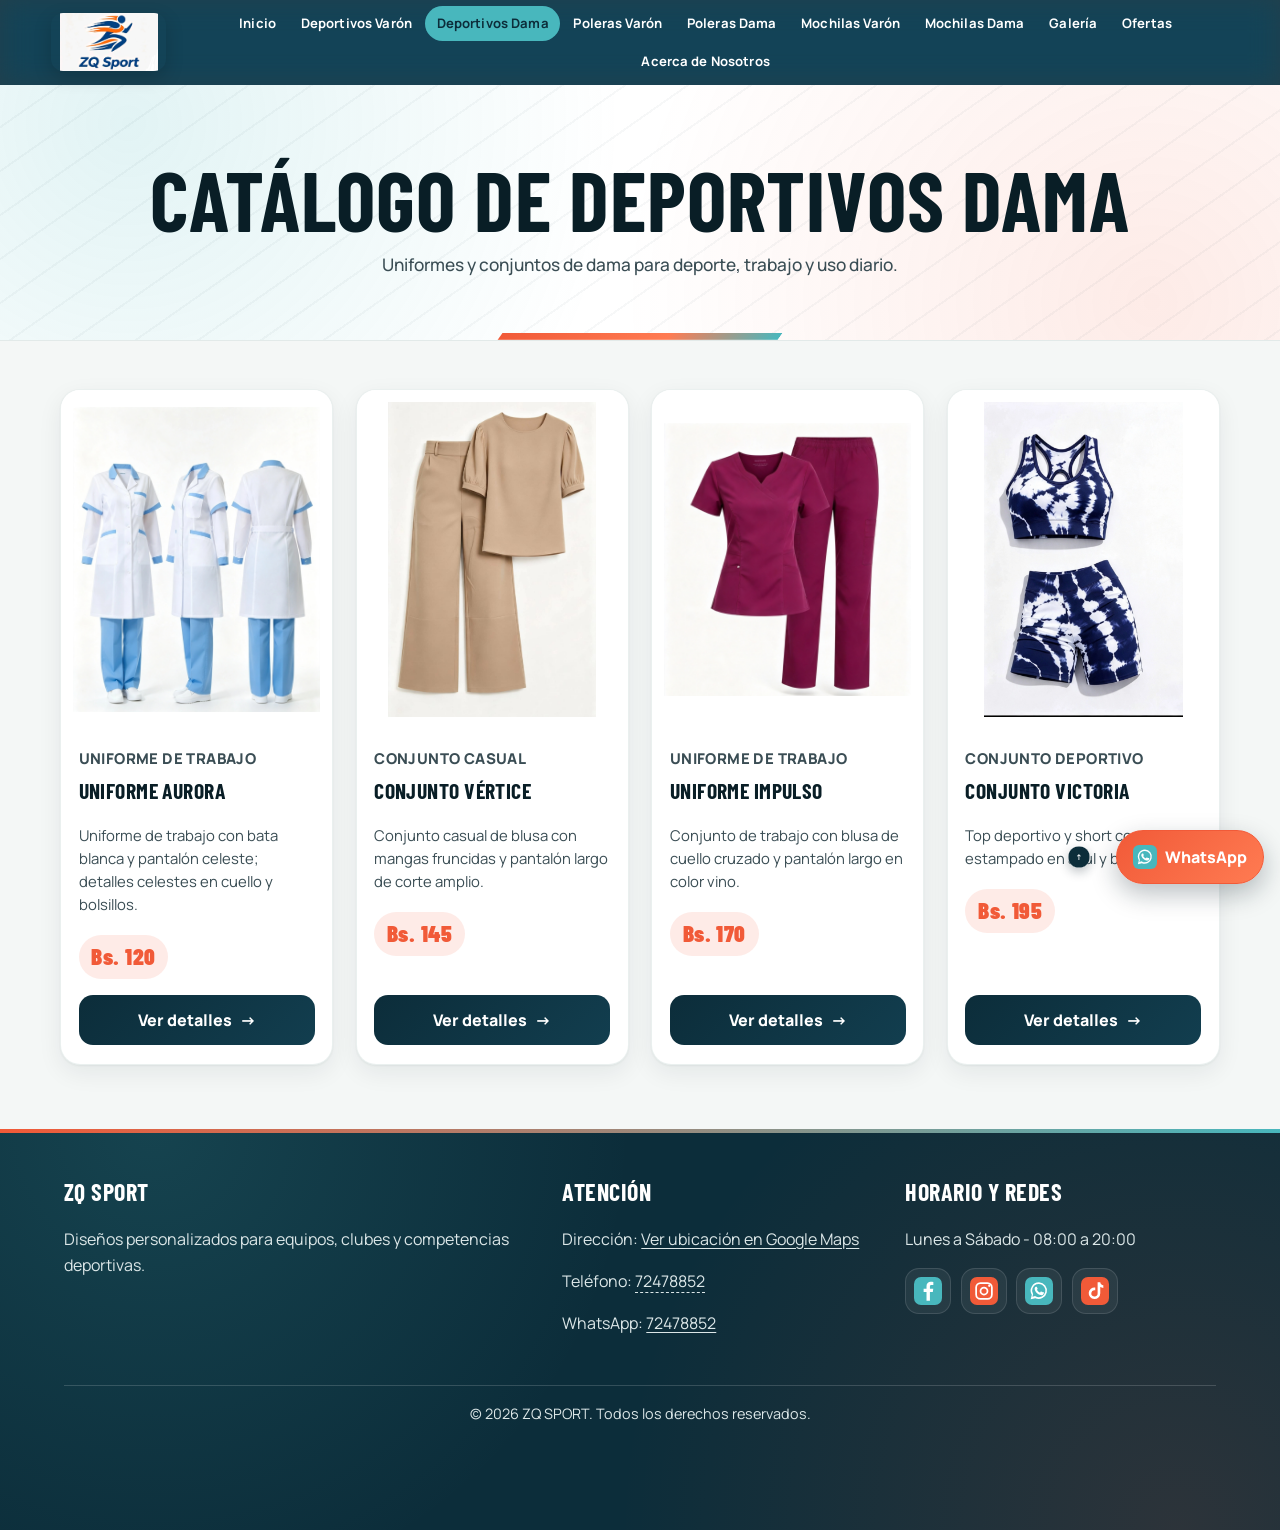
==== commit 81adcc8a: "Add files via upload" ====
--- a/deportivos-dama.html
+++ b/deportivos-dama.html
@@ -4,7 +4,7 @@
 <head>
   <meta charset="UTF-8">
   <meta name="viewport" content="width=device-width, initial-scale=1.0">
-  <meta name="description" content="Catalogo de Deportivos Dama de ZQ SPORT">
+  <meta name="description" content="Uniformes y conjuntos de dama de ZQ SPORT">
   <title>Deportivos Dama | ZQ SPORT</title>
     <!-- ESTILOS DE ESTA PAGINA: cambia aqui colores, tamanos y espacios. -->
     <style>
@@ -255,11 +255,13 @@
         transition: transform .2s ease-in-out, box-shadow .2s ease-in-out, border-color .2s ease-in-out;
       }
 
-
+      /* Muestra el producto entero; el espacio blanco mantiene parejas las tarjetas. */
       .product-card > img {
         width: 100%;
-        aspect-ratio: 4 / 3;
-        object-fit: cover;
+        aspect-ratio: 4 / 5;
+        object-fit: contain;
+        padding: .75rem;
+        background: var(--surface);
       }
 
       .card-body {
@@ -267,6 +269,16 @@
         flex: 1;
         flex-direction: column;
         padding: 1rem;
+      }
+
+      /* Esta linea distingue una prenda deportiva, casual o de trabajo. */
+      .product-kind {
+        margin: 0 0 .55rem;
+        color: var(--text-body);
+        font-size: .8rem;
+        font-weight: 800;
+        text-transform: uppercase;
+        letter-spacing: .4px;
       }
 
       .card-body h2 {
@@ -757,170 +769,211 @@
   <!-- TITULO DE LA PAGINA: queda fuera del encabezado para que el menu se mantenga visible al bajar. -->
   <div class="page-header">
       <h1>Cat&aacute;logo de Deportivos Dama</h1>
-      <p>Comodidad, identidad y rendimiento para cada competencia.</p>
+      <p>Uniformes y conjuntos de dama para deporte, trabajo y uso diario.</p>
     </div>
 
-  <!-- CATALOGO DE PRODUCTOS: aqui se muestran las cuatro opciones. -->
+  <!-- CATALOGO DE PRODUCTOS: cada tarjeta corresponde a una imagen de la tienda. -->
   <!-- ZONA DEL CATALOGO: aqui se muestran las tarjetas de productos. -->
   <main class="catalog">
-    <!-- LISTA DE PRODUCTOS: cada articulo es una tarjeta independiente. -->
-    <section class="products-grid" aria-label="Productos de Deportivos Dama">
-        <!-- CARD DE PRODUCTO 1: cambia la imagen, nombre, texto o precio. -->
-        <!-- PRODUCTO 1: cambia aqui datos, precio o imagen si lo necesitas. -->
-        <article id="producto-1" class="product-card">
-          <!-- REEMPLAZAR POR LA IMAGEN REAL DE ESTE PRODUCTO. -->
-          <img src="assets/img/producto-placeholder-1.jpg" alt="Uniforme Aurora">
-          <div class="card-body">
-            <h2>Uniforme Aurora</h2>
-            <p>Dise&ntilde;o deportivo personalizable, resistente y c&oacute;modo para uso intensivo.</p>
+    <!-- Cada tarjeta abre su propio detalle sin usar JavaScript. -->
+    <section class="products-grid" aria-label="Productos de deportivos dama">
+      <!-- TARJETA 1: muestra la imagen, el nombre y el precio de Uniforme Aurora. -->
+      <article id="producto-1" class="product-card">
+        <!-- La misma imagen se muestra tambien al abrir el detalle. -->
+        <img
+          src="assets/img/uniforme-aurora.jpeg"
+          alt="Uniforme Aurora: Uniforme de trabajo con bata blanca y pantalón celeste; detalles celestes en cuello y bolsillos."
+          loading="lazy"
+          decoding="async">
+        <div class="card-body">
+          <p class="product-kind">Uniforme de trabajo</p>
+          <h2>Uniforme Aurora</h2>
+          <p>Uniforme de trabajo con bata blanca y pantalón celeste; detalles celestes en cuello y bolsillos.</p>
+          <p class="price">Bs. 120</p>
+          <!-- El numero del enlace debe coincidir con el detalle de esta tarjeta. -->
+          <a class="btn-detail" href="#detalle-1">Ver detalles</a>
+        </div>
+      </article>
+
+      <!-- TARJETA 2: muestra la imagen, el nombre y el precio de Conjunto Vértice. -->
+      <article id="producto-2" class="product-card">
+        <!-- La misma imagen se muestra tambien al abrir el detalle. -->
+        <img
+          src="assets/img/conjunto-vertice.jpeg"
+          alt="Conjunto Vértice: Conjunto casual de blusa con mangas fruncidas y pantalón largo de corte amplio."
+          loading="lazy"
+          decoding="async">
+        <div class="card-body">
+          <p class="product-kind">Conjunto casual</p>
+          <h2>Conjunto Vértice</h2>
+          <p>Conjunto casual de blusa con mangas fruncidas y pantalón largo de corte amplio.</p>
+          <p class="price">Bs. 145</p>
+          <!-- El numero del enlace debe coincidir con el detalle de esta tarjeta. -->
+          <a class="btn-detail" href="#detalle-2">Ver detalles</a>
+        </div>
+      </article>
+
+      <!-- TARJETA 3: muestra la imagen, el nombre y el precio de Uniforme Impulso. -->
+      <article id="producto-3" class="product-card">
+        <!-- La misma imagen se muestra tambien al abrir el detalle. -->
+        <img
+          src="assets/img/uniforme-impulso.jpeg"
+          alt="Uniforme Impulso: Conjunto de trabajo con blusa de cuello cruzado y pantalón largo en color vino."
+          loading="lazy"
+          decoding="async">
+        <div class="card-body">
+          <p class="product-kind">Uniforme de trabajo</p>
+          <h2>Uniforme Impulso</h2>
+          <p>Conjunto de trabajo con blusa de cuello cruzado y pantalón largo en color vino.</p>
+          <p class="price">Bs. 170</p>
+          <!-- El numero del enlace debe coincidir con el detalle de esta tarjeta. -->
+          <a class="btn-detail" href="#detalle-3">Ver detalles</a>
+        </div>
+      </article>
+
+      <!-- TARJETA 4: muestra la imagen, el nombre y el precio de Conjunto Victoria. -->
+      <article id="producto-4" class="product-card">
+        <!-- La misma imagen se muestra tambien al abrir el detalle. -->
+        <img
+          src="assets/img/conjunto-victoria-dama.jpeg"
+          alt="Conjunto Victoria: Top deportivo y short con estampado en azul y blanco."
+          loading="lazy"
+          decoding="async">
+        <div class="card-body">
+          <p class="product-kind">Conjunto deportivo</p>
+          <h2>Conjunto Victoria</h2>
+          <p>Top deportivo y short con estampado en azul y blanco.</p>
+          <p class="price">Bs. 195</p>
+          <!-- El numero del enlace debe coincidir con el detalle de esta tarjeta. -->
+          <a class="btn-detail" href="#detalle-4">Ver detalles</a>
+        </div>
+      </article>
+    </section>
+
+    <!-- DETALLE 1: se muestra al tocar Ver detalles en Uniforme Aurora. -->
+    <section id="detalle-1" class="product-modal" aria-labelledby="titulo-detalle-1">
+      <article class="modal-card">
+        <!-- Cerrar lleva de nuevo a la tarjeta de este producto. -->
+        <a class="modal-close" href="#producto-1" aria-label="Cerrar detalle de Uniforme Aurora">&times; Cerrar</a>
+        <div class="modal-content">
+          <!-- Esta imagen conserva la vista completa del producto. -->
+          <img
+            src="assets/img/uniforme-aurora.jpeg"
+            alt="Uniforme Aurora en vista completa"
+            loading="lazy"
+            decoding="async">
+          <div class="modal-info">
+            <p class="product-kind">Uniforme de trabajo</p>
+            <h2 id="titulo-detalle-1">Uniforme Aurora</h2>
+            <p>Uniforme de trabajo con bata blanca y pantalón celeste; detalles celestes en cuello y bolsillos.</p>
+            <p><strong>Disponibilidad:</strong> Consulta las tallas por WhatsApp.</p>
+            <p><strong>Colores de la imagen:</strong> Blanco y celeste</p>
             <p class="price">Bs. 120</p>
-            <!-- Este enlace abre el producto ocupando toda la pantalla. -->
-            <a class="btn-detail" href="#detalle-1">Ver detalles</a>
+            <!-- El mensaje incluye el nombre correcto. Completa tus datos antes de enviarlo. -->
+            <a class="btn-whatsapp" href="https://wa.me/59172478852?text=Hola%2C%20quiero%20reservar%20el%20producto%3A%20Uniforme%20Aurora.%20Talla%3A%20__.%20Color%3A%20__.%20Cantidad%3A%20__.">Comprar / Reservar por WhatsApp</a>
           </div>
-        </article>        <!-- CARD DE PRODUCTO 2: cambia la imagen, nombre, texto o precio. -->
-        <!-- PRODUCTO 2: usa la misma estructura para mantener orden visual. -->
-        <article id="producto-2" class="product-card">
-          <!-- REEMPLAZAR POR LA IMAGEN REAL DE ESTE PRODUCTO. -->
-          <img src="assets/img/producto-placeholder-2.jpg" alt="Conjunto V&eacute;rtice">
-          <div class="card-body">
-            <h2>Conjunto V&eacute;rtice</h2>
-            <p>Dise&ntilde;o deportivo personalizable, resistente y c&oacute;modo para uso intensivo.</p>
+        </div>
+        <!-- Estas flechas recorren todos los productos de la categoria, incluidos los nuevos. -->
+        <nav class="modal-navigation" aria-label="Cambiar de producto">
+          <a href="#detalle-4" aria-label="Producto anterior">&lt;</a>
+          <a href="#detalle-2" aria-label="Producto siguiente">&gt;</a>
+        </nav>
+      </article>
+    </section>
+
+    <!-- DETALLE 2: se muestra al tocar Ver detalles en Conjunto Vértice. -->
+    <section id="detalle-2" class="product-modal" aria-labelledby="titulo-detalle-2">
+      <article class="modal-card">
+        <!-- Cerrar lleva de nuevo a la tarjeta de este producto. -->
+        <a class="modal-close" href="#producto-2" aria-label="Cerrar detalle de Conjunto Vértice">&times; Cerrar</a>
+        <div class="modal-content">
+          <!-- Esta imagen conserva la vista completa del producto. -->
+          <img
+            src="assets/img/conjunto-vertice.jpeg"
+            alt="Conjunto Vértice en vista completa"
+            loading="lazy"
+            decoding="async">
+          <div class="modal-info">
+            <p class="product-kind">Conjunto casual</p>
+            <h2 id="titulo-detalle-2">Conjunto Vértice</h2>
+            <p>Conjunto casual de blusa con mangas fruncidas y pantalón largo de corte amplio.</p>
+            <p><strong>Disponibilidad:</strong> Consulta las tallas por WhatsApp.</p>
+            <p><strong>Colores de la imagen:</strong> Beige</p>
             <p class="price">Bs. 145</p>
-            <!-- Este enlace abre el producto ocupando toda la pantalla. -->
-            <a class="btn-detail" href="#detalle-2">Ver detalles</a>
+            <!-- El mensaje incluye el nombre correcto. Completa tus datos antes de enviarlo. -->
+            <a class="btn-whatsapp" href="https://wa.me/59172478852?text=Hola%2C%20quiero%20reservar%20el%20producto%3A%20Conjunto%20V%C3%A9rtice.%20Talla%3A%20__.%20Color%3A%20__.%20Cantidad%3A%20__.">Comprar / Reservar por WhatsApp</a>
           </div>
-        </article>        <!-- CARD DE PRODUCTO 3: cambia la imagen, nombre, texto o precio. -->
-        <!-- PRODUCTO 3: modifica solo el contenido, no la estructura. -->
-        <article id="producto-3" class="product-card">
-          <!-- REEMPLAZAR POR LA IMAGEN REAL DE ESTE PRODUCTO. -->
-          <img src="assets/img/producto-placeholder-3.jpg" alt="Uniforme Impulso">
-          <div class="card-body">
-            <h2>Uniforme Impulso</h2>
-            <p>Dise&ntilde;o deportivo personalizable, resistente y c&oacute;modo para uso intensivo.</p>
+        </div>
+        <!-- Estas flechas recorren todos los productos de la categoria, incluidos los nuevos. -->
+        <nav class="modal-navigation" aria-label="Cambiar de producto">
+          <a href="#detalle-1" aria-label="Producto anterior">&lt;</a>
+          <a href="#detalle-3" aria-label="Producto siguiente">&gt;</a>
+        </nav>
+      </article>
+    </section>
+
+    <!-- DETALLE 3: se muestra al tocar Ver detalles en Uniforme Impulso. -->
+    <section id="detalle-3" class="product-modal" aria-labelledby="titulo-detalle-3">
+      <article class="modal-card">
+        <!-- Cerrar lleva de nuevo a la tarjeta de este producto. -->
+        <a class="modal-close" href="#producto-3" aria-label="Cerrar detalle de Uniforme Impulso">&times; Cerrar</a>
+        <div class="modal-content">
+          <!-- Esta imagen conserva la vista completa del producto. -->
+          <img
+            src="assets/img/uniforme-impulso.jpeg"
+            alt="Uniforme Impulso en vista completa"
+            loading="lazy"
+            decoding="async">
+          <div class="modal-info">
+            <p class="product-kind">Uniforme de trabajo</p>
+            <h2 id="titulo-detalle-3">Uniforme Impulso</h2>
+            <p>Conjunto de trabajo con blusa de cuello cruzado y pantalón largo en color vino.</p>
+            <p><strong>Disponibilidad:</strong> Consulta las tallas por WhatsApp.</p>
+            <p><strong>Colores de la imagen:</strong> Vino</p>
             <p class="price">Bs. 170</p>
-            <!-- Este enlace abre el producto ocupando toda la pantalla. -->
-            <a class="btn-detail" href="#detalle-3">Ver detalles</a>
+            <!-- El mensaje incluye el nombre correcto. Completa tus datos antes de enviarlo. -->
+            <a class="btn-whatsapp" href="https://wa.me/59172478852?text=Hola%2C%20quiero%20reservar%20el%20producto%3A%20Uniforme%20Impulso.%20Talla%3A%20__.%20Color%3A%20__.%20Cantidad%3A%20__.">Comprar / Reservar por WhatsApp</a>
           </div>
-        </article>        <!-- CARD DE PRODUCTO 4: cambia la imagen, nombre, texto o precio. -->
-        <!-- PRODUCTO 4: ultima tarjeta de esta categoria. -->
-        <article id="producto-4" class="product-card">
-          <!-- REEMPLAZAR POR LA IMAGEN REAL DE ESTE PRODUCTO. -->
-          <img src="assets/img/producto-placeholder-4.jpg" alt="Conjunto Victoria">
-          <div class="card-body">
-            <h2>Conjunto Victoria</h2>
-            <p>Dise&ntilde;o deportivo personalizable, resistente y c&oacute;modo para uso intensivo.</p>
+        </div>
+        <!-- Estas flechas recorren todos los productos de la categoria, incluidos los nuevos. -->
+        <nav class="modal-navigation" aria-label="Cambiar de producto">
+          <a href="#detalle-2" aria-label="Producto anterior">&lt;</a>
+          <a href="#detalle-4" aria-label="Producto siguiente">&gt;</a>
+        </nav>
+      </article>
+    </section>
+
+    <!-- DETALLE 4: se muestra al tocar Ver detalles en Conjunto Victoria. -->
+    <section id="detalle-4" class="product-modal" aria-labelledby="titulo-detalle-4">
+      <article class="modal-card">
+        <!-- Cerrar lleva de nuevo a la tarjeta de este producto. -->
+        <a class="modal-close" href="#producto-4" aria-label="Cerrar detalle de Conjunto Victoria">&times; Cerrar</a>
+        <div class="modal-content">
+          <!-- Esta imagen conserva la vista completa del producto. -->
+          <img
+            src="assets/img/conjunto-victoria-dama.jpeg"
+            alt="Conjunto Victoria en vista completa"
+            loading="lazy"
+            decoding="async">
+          <div class="modal-info">
+            <p class="product-kind">Conjunto deportivo</p>
+            <h2 id="titulo-detalle-4">Conjunto Victoria</h2>
+            <p>Top deportivo y short con estampado en azul y blanco.</p>
+            <p><strong>Disponibilidad:</strong> Consulta las tallas por WhatsApp.</p>
+            <p><strong>Colores de la imagen:</strong> Azul y blanco</p>
             <p class="price">Bs. 195</p>
-            <!-- Este enlace abre el producto ocupando toda la pantalla. -->
-            <a class="btn-detail" href="#detalle-4">Ver detalles</a>
+            <!-- El mensaje incluye el nombre correcto. Completa tus datos antes de enviarlo. -->
+            <a class="btn-whatsapp" href="https://wa.me/59172478852?text=Hola%2C%20quiero%20reservar%20el%20producto%3A%20Conjunto%20Victoria.%20Talla%3A%20__.%20Color%3A%20__.%20Cantidad%3A%20__.">Comprar / Reservar por WhatsApp</a>
           </div>
-        </article>
+        </div>
+        <!-- Estas flechas recorren todos los productos de la categoria, incluidos los nuevos. -->
+        <nav class="modal-navigation" aria-label="Cambiar de producto">
+          <a href="#detalle-3" aria-label="Producto anterior">&lt;</a>
+          <a href="#detalle-1" aria-label="Producto siguiente">&gt;</a>
+        </nav>
+      </article>
     </section>
-
-    <!-- VISTAS GRANDES: se abren sin JavaScript usando las rutas con numeral. -->
-      <!-- DETALLE 1: aparece al abrir la ruta detalle-1. -->
-      <section id="detalle-1" class="product-modal" aria-labelledby="titulo-detalle-1">
-        <article class="modal-card">
-          <!-- Este enlace cierra la vista y regresa a la tarjeta original. -->
-          <a class="modal-close" href="#producto-1" aria-label="Cerrar detalle">&times; Cerrar</a>
-          <div class="modal-content">
-            <!-- REEMPLAZAR POR LA IMAGEN REAL EN TAMANO GRANDE. -->
-            <img src="assets/img/producto-placeholder-1.jpg" alt="Uniforme Aurora en vista grande">
-            <div class="modal-info">
-              <h2 id="titulo-detalle-1">Uniforme Aurora</h2>
-              <p>Confecci&oacute;n deportiva c&oacute;moda, costuras reforzadas y personalizaci&oacute;n de nombre, n&uacute;mero y colores.</p>
-              <p><strong>Tallas:</strong> S, M, L y XL</p>
-              <p><strong>Colores:</strong> coral, azul, negro y blanco</p>
-              <p class="price">Bs. 120</p>
-              <!-- El numero lleva 591 por Bolivia. Cambia solo los digitos si cambia el WhatsApp. -->
-              <a class="btn-whatsapp" href="https://wa.me/59172478852?text=Hola%2C%20quiero%20reservar%20el%20producto%3A%20Uniforme%20Aurora.%20Talla%3A%20__.%20Color%3A%20__.%20Cantidad%3A%20__.">Comprar / Reservar por WhatsApp</a>
-            </div>
-          </div>
-          <!-- Las flechas recorren los productos y vuelven al primero al terminar. -->
-          <nav class="modal-navigation" aria-label="Cambiar de producto">
-            <a href="#detalle-4" aria-label="Producto anterior">&lt;</a>
-            <a href="#detalle-2" aria-label="Producto siguiente">&gt;</a>
-          </nav>
-        </article>
-    </section>
-
-      <!-- DETALLE 2: aparece al abrir la ruta detalle-2. -->
-      <section id="detalle-2" class="product-modal" aria-labelledby="titulo-detalle-2">
-        <article class="modal-card">
-          <!-- Este enlace cierra la vista y regresa a la tarjeta original. -->
-          <a class="modal-close" href="#producto-2" aria-label="Cerrar detalle">&times; Cerrar</a>
-          <div class="modal-content">
-            <!-- REEMPLAZAR POR LA IMAGEN REAL EN TAMANO GRANDE. -->
-            <img src="assets/img/producto-placeholder-2.jpg" alt="Conjunto V&eacute;rtice en vista grande">
-            <div class="modal-info">
-              <h2 id="titulo-detalle-2">Conjunto V&eacute;rtice</h2>
-              <p>Confecci&oacute;n deportiva c&oacute;moda, costuras reforzadas y personalizaci&oacute;n de nombre, n&uacute;mero y colores.</p>
-              <p><strong>Tallas:</strong> S, M, L y XL</p>
-              <p><strong>Colores:</strong> coral, azul, negro y blanco</p>
-              <p class="price">Bs. 145</p>
-              <!-- El numero lleva 591 por Bolivia. Cambia solo los digitos si cambia el WhatsApp. -->
-              <a class="btn-whatsapp" href="https://wa.me/59172478852?text=Hola%2C%20quiero%20reservar%20el%20producto%3A%20Conjunto%20V%C3%A9rtice.%20Talla%3A%20__.%20Color%3A%20__.%20Cantidad%3A%20__.">Comprar / Reservar por WhatsApp</a>
-            </div>
-          </div>
-          <!-- Las flechas recorren los productos y vuelven al primero al terminar. -->
-          <nav class="modal-navigation" aria-label="Cambiar de producto">
-            <a href="#detalle-1" aria-label="Producto anterior">&lt;</a>
-            <a href="#detalle-3" aria-label="Producto siguiente">&gt;</a>
-          </nav>
-        </article>
-    </section>
-
-      <!-- DETALLE 3: aparece al abrir la ruta detalle-3. -->
-      <section id="detalle-3" class="product-modal" aria-labelledby="titulo-detalle-3">
-        <article class="modal-card">
-          <!-- Este enlace cierra la vista y regresa a la tarjeta original. -->
-          <a class="modal-close" href="#producto-3" aria-label="Cerrar detalle">&times; Cerrar</a>
-          <div class="modal-content">
-            <!-- REEMPLAZAR POR LA IMAGEN REAL EN TAMANO GRANDE. -->
-            <img src="assets/img/producto-placeholder-3.jpg" alt="Uniforme Impulso en vista grande">
-            <div class="modal-info">
-              <h2 id="titulo-detalle-3">Uniforme Impulso</h2>
-              <p>Confecci&oacute;n deportiva c&oacute;moda, costuras reforzadas y personalizaci&oacute;n de nombre, n&uacute;mero y colores.</p>
-              <p><strong>Tallas:</strong> S, M, L y XL</p>
-              <p><strong>Colores:</strong> coral, azul, negro y blanco</p>
-              <p class="price">Bs. 170</p>
-              <!-- El numero lleva 591 por Bolivia. Cambia solo los digitos si cambia el WhatsApp. -->
-              <a class="btn-whatsapp" href="https://wa.me/59172478852?text=Hola%2C%20quiero%20reservar%20el%20producto%3A%20Uniforme%20Impulso.%20Talla%3A%20__.%20Color%3A%20__.%20Cantidad%3A%20__.">Comprar / Reservar por WhatsApp</a>
-            </div>
-          </div>
-          <!-- Las flechas recorren los productos y vuelven al primero al terminar. -->
-          <nav class="modal-navigation" aria-label="Cambiar de producto">
-            <a href="#detalle-2" aria-label="Producto anterior">&lt;</a>
-            <a href="#detalle-4" aria-label="Producto siguiente">&gt;</a>
-          </nav>
-        </article>
-    </section>
-
-      <!-- DETALLE 4: aparece al abrir la ruta detalle-4. -->
-      <section id="detalle-4" class="product-modal" aria-labelledby="titulo-detalle-4">
-        <article class="modal-card">
-          <!-- Este enlace cierra la vista y regresa a la tarjeta original. -->
-          <a class="modal-close" href="#producto-4" aria-label="Cerrar detalle">&times; Cerrar</a>
-          <div class="modal-content">
-            <!-- REEMPLAZAR POR LA IMAGEN REAL EN TAMANO GRANDE. -->
-            <img src="assets/img/producto-placeholder-4.jpg" alt="Conjunto Victoria en vista grande">
-            <div class="modal-info">
-              <h2 id="titulo-detalle-4">Conjunto Victoria</h2>
-              <p>Confecci&oacute;n deportiva c&oacute;moda, costuras reforzadas y personalizaci&oacute;n de nombre, n&uacute;mero y colores.</p>
-              <p><strong>Tallas:</strong> S, M, L y XL</p>
-              <p><strong>Colores:</strong> coral, azul, negro y blanco</p>
-              <p class="price">Bs. 195</p>
-              <!-- El numero lleva 591 por Bolivia. Cambia solo los digitos si cambia el WhatsApp. -->
-              <a class="btn-whatsapp" href="https://wa.me/59172478852?text=Hola%2C%20quiero%20reservar%20el%20producto%3A%20Conjunto%20Victoria.%20Talla%3A%20__.%20Color%3A%20__.%20Cantidad%3A%20__.">Comprar / Reservar por WhatsApp</a>
-            </div>
-          </div>
-          <!-- Las flechas recorren los productos y vuelven al primero al terminar. -->
-          <nav class="modal-navigation" aria-label="Cambiar de producto">
-            <a href="#detalle-3" aria-label="Producto anterior">&lt;</a>
-            <a href="#detalle-1" aria-label="Producto siguiente">&gt;</a>
-          </nav>
-        </article>
-    </section>
-    </main>
+  </main>
 
     <!-- FOOTER GENERAL: repite la informacion basica al final. -->
     <!-- PIE DE PAGINA: muestra datos de la tienda, redes y derechos reservados. -->
--- a/assets/css/dinamico.css
+++ b/assets/css/dinamico.css
@@ -1365,8 +1365,7 @@
 }
 
 .info-panel,
-.map-panel,
-.video-panel {
+.map-panel {
   border-radius: var(--radius);
   box-shadow: var(--shadow-sm);
 }
@@ -1387,8 +1386,7 @@
 }
 
 .info-panel .btn,
-.map-panel .btn,
-.video-placeholder .btn {
+.map-panel .btn {
   border-radius: 999px;
   padding: .9rem 1.3rem;
   box-shadow: 0 10px 22px rgba(241, 90, 56, .25);
@@ -1396,35 +1394,6 @@
 
 .btn-map {
   box-shadow: 0 10px 22px rgba(72, 183, 189, .3) !important;
-}
-
-.video-placeholder {
-  position: relative;
-  overflow: hidden;
-  gap: 1rem;
-  border-radius: 18px;
-  background:
-    radial-gradient(circle at 20% 20%, rgba(72, 183, 189, .25), transparent 45%),
-    radial-gradient(circle at 80% 80%, rgba(241, 90, 56, .25), transparent 45%),
-    var(--brand-deep);
-}
-
-.video-placeholder::before {
-  content: "\25B6";
-  display: grid;
-  place-items: center;
-  width: 78px;
-  height: 78px;
-  padding-left: 6px;
-  color: var(--white);
-  background: var(--primary);
-  border-radius: 50%;
-  font-size: 1.8rem;
-  animation: zq-pulse 2.4s ease-out infinite;
-}
-
-.video-placeholder p {
-  margin: 0;
 }
 
 .faq-list details {
